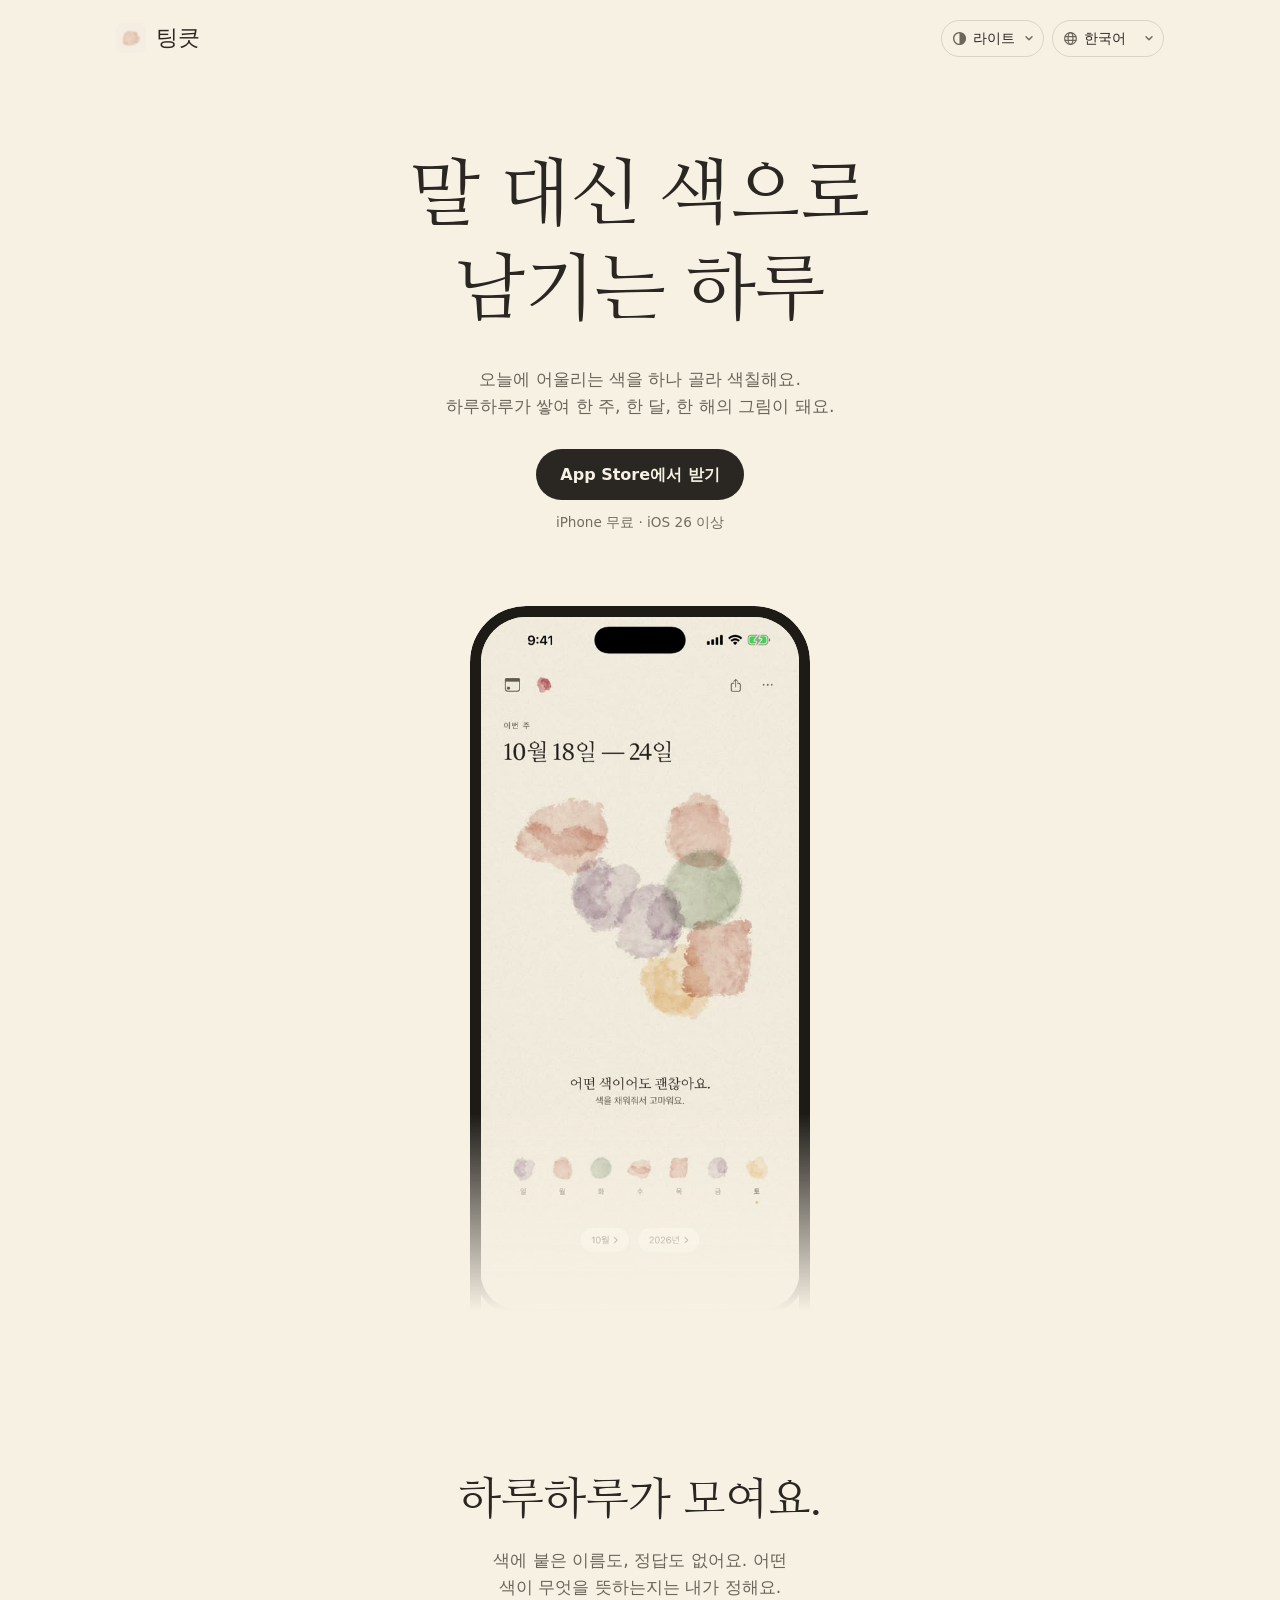
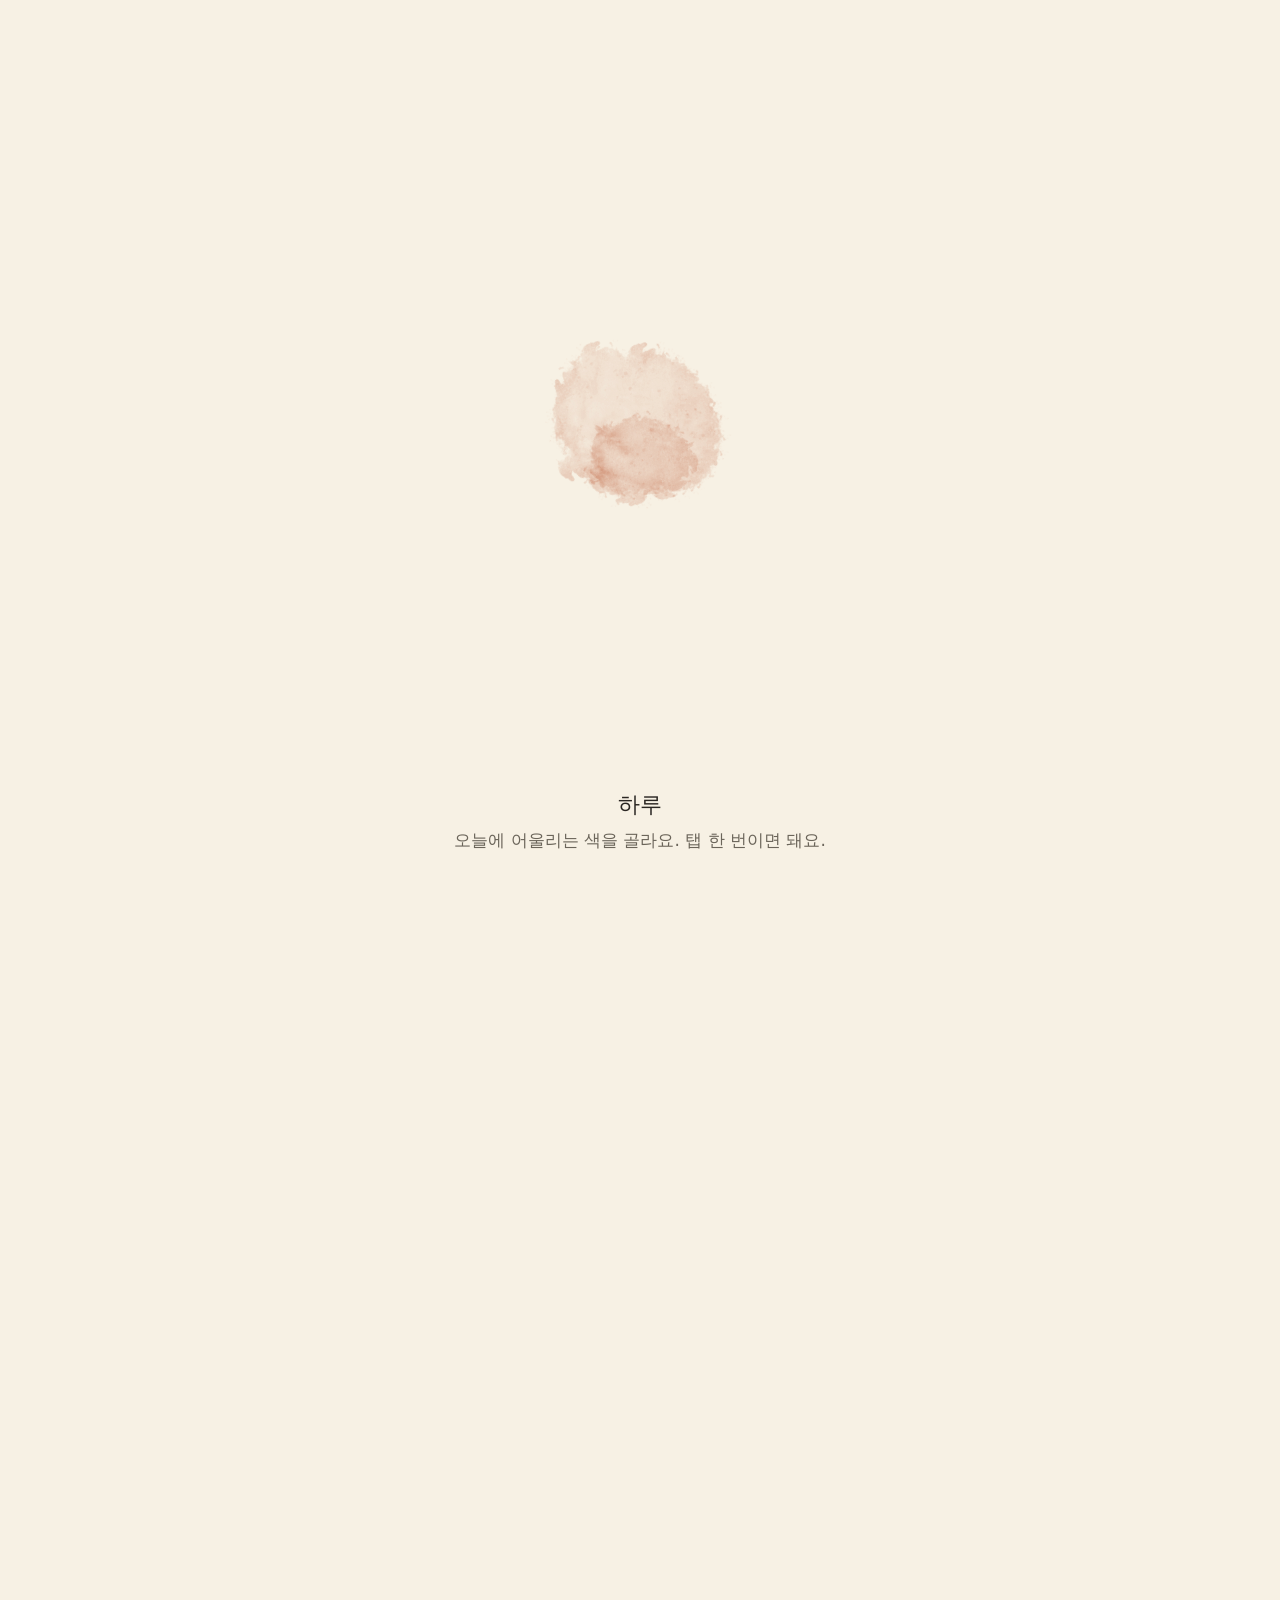
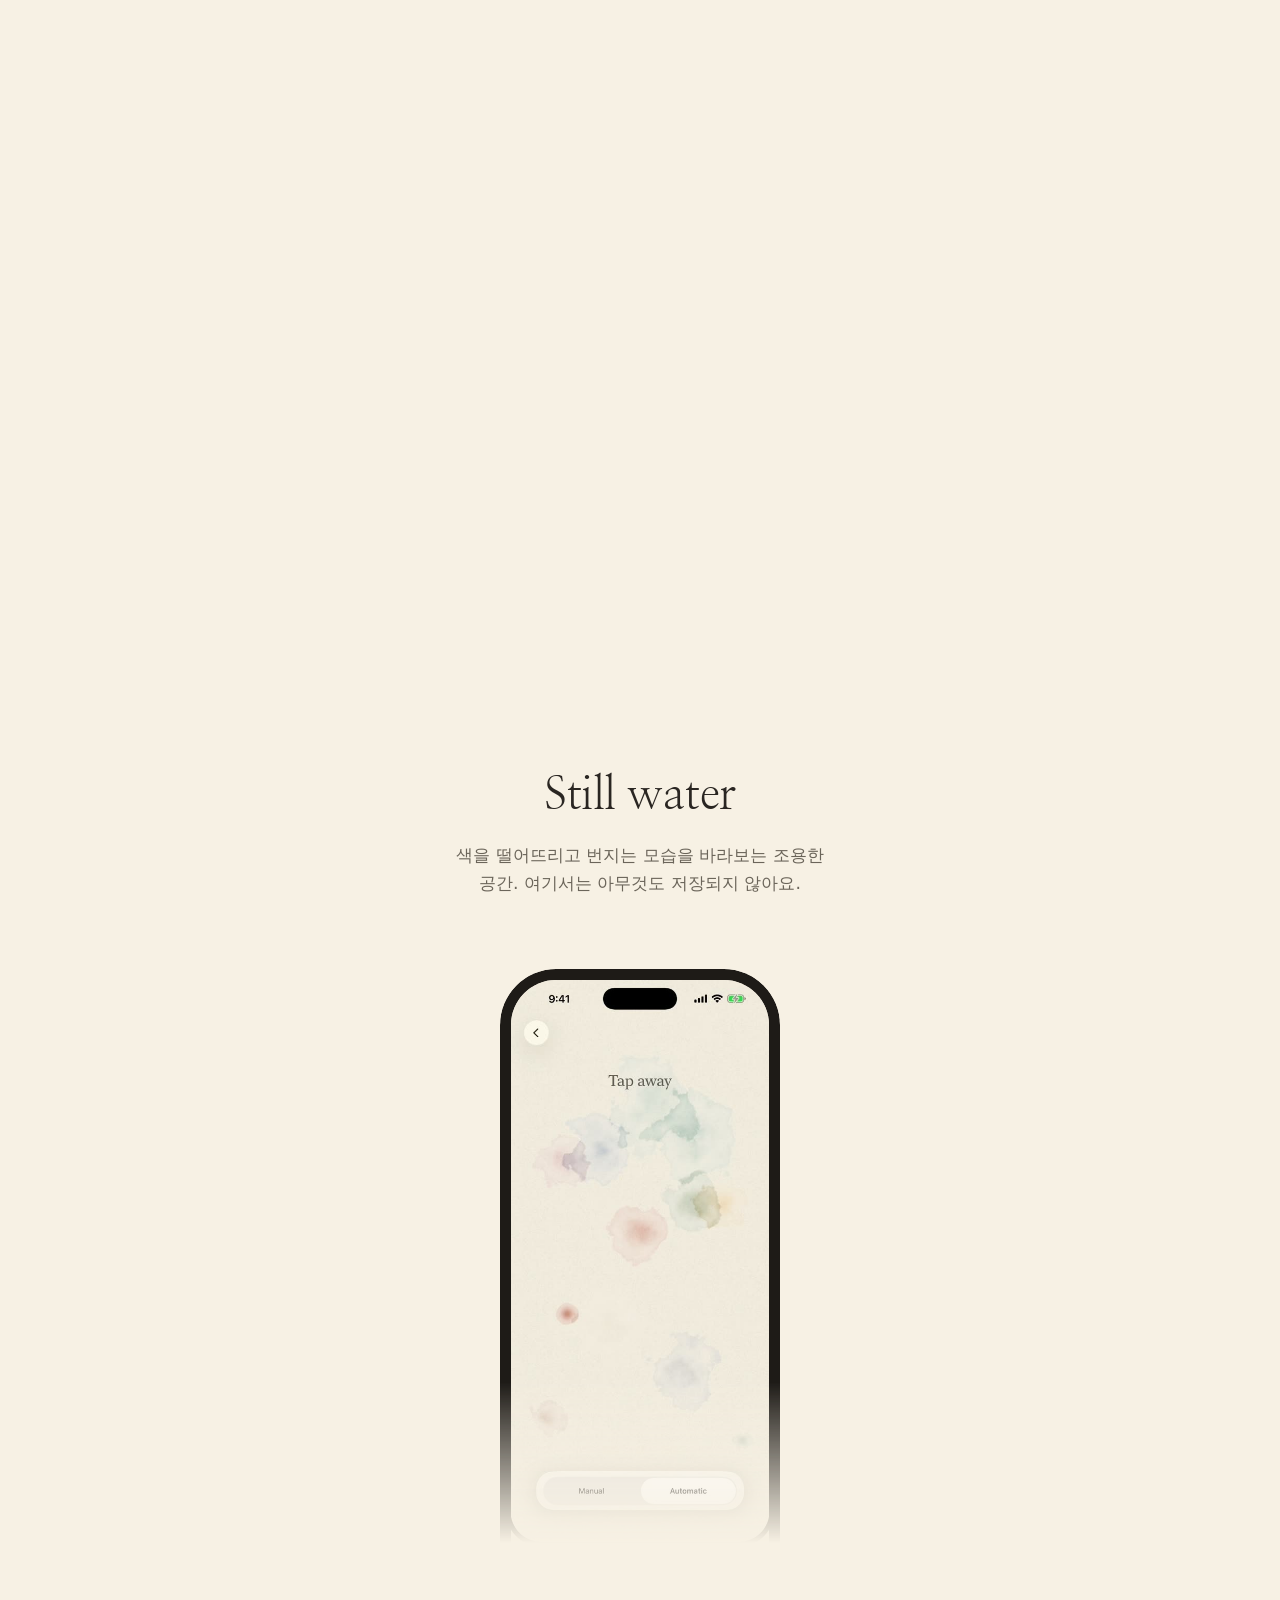
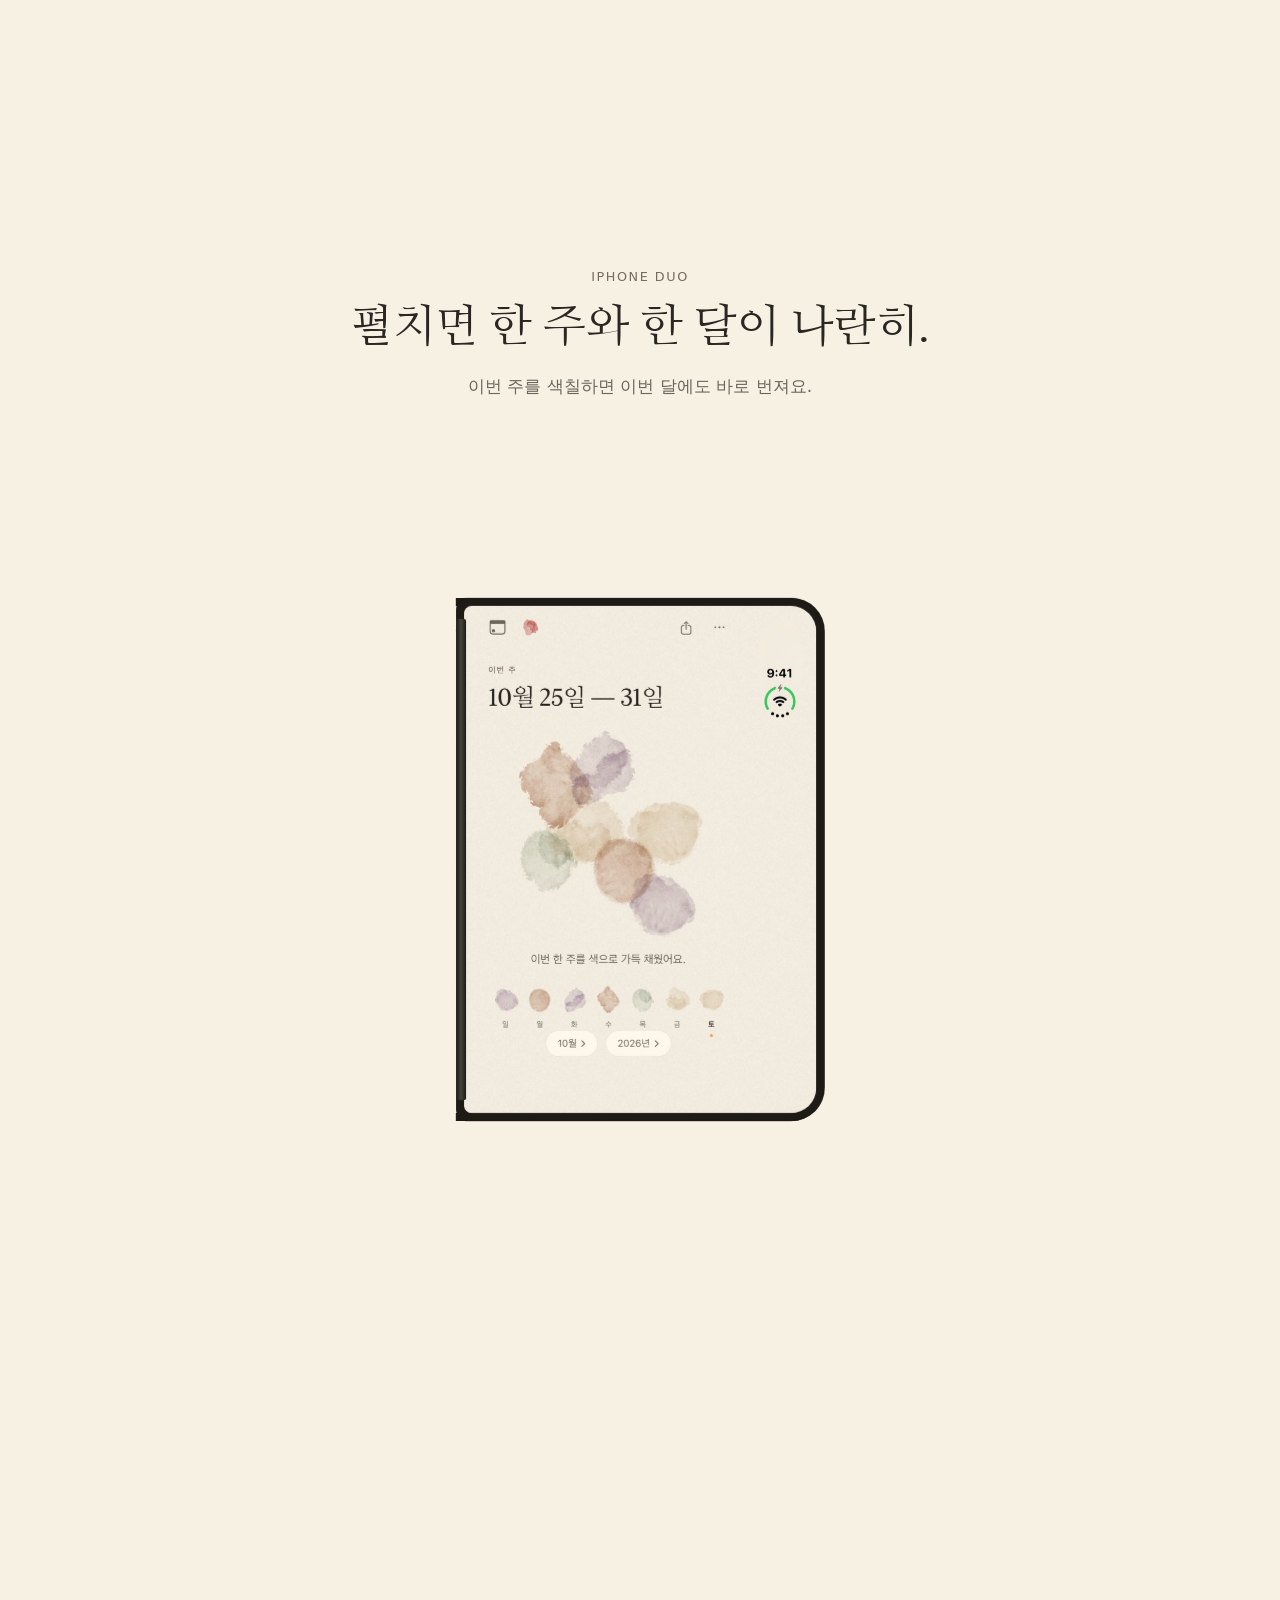
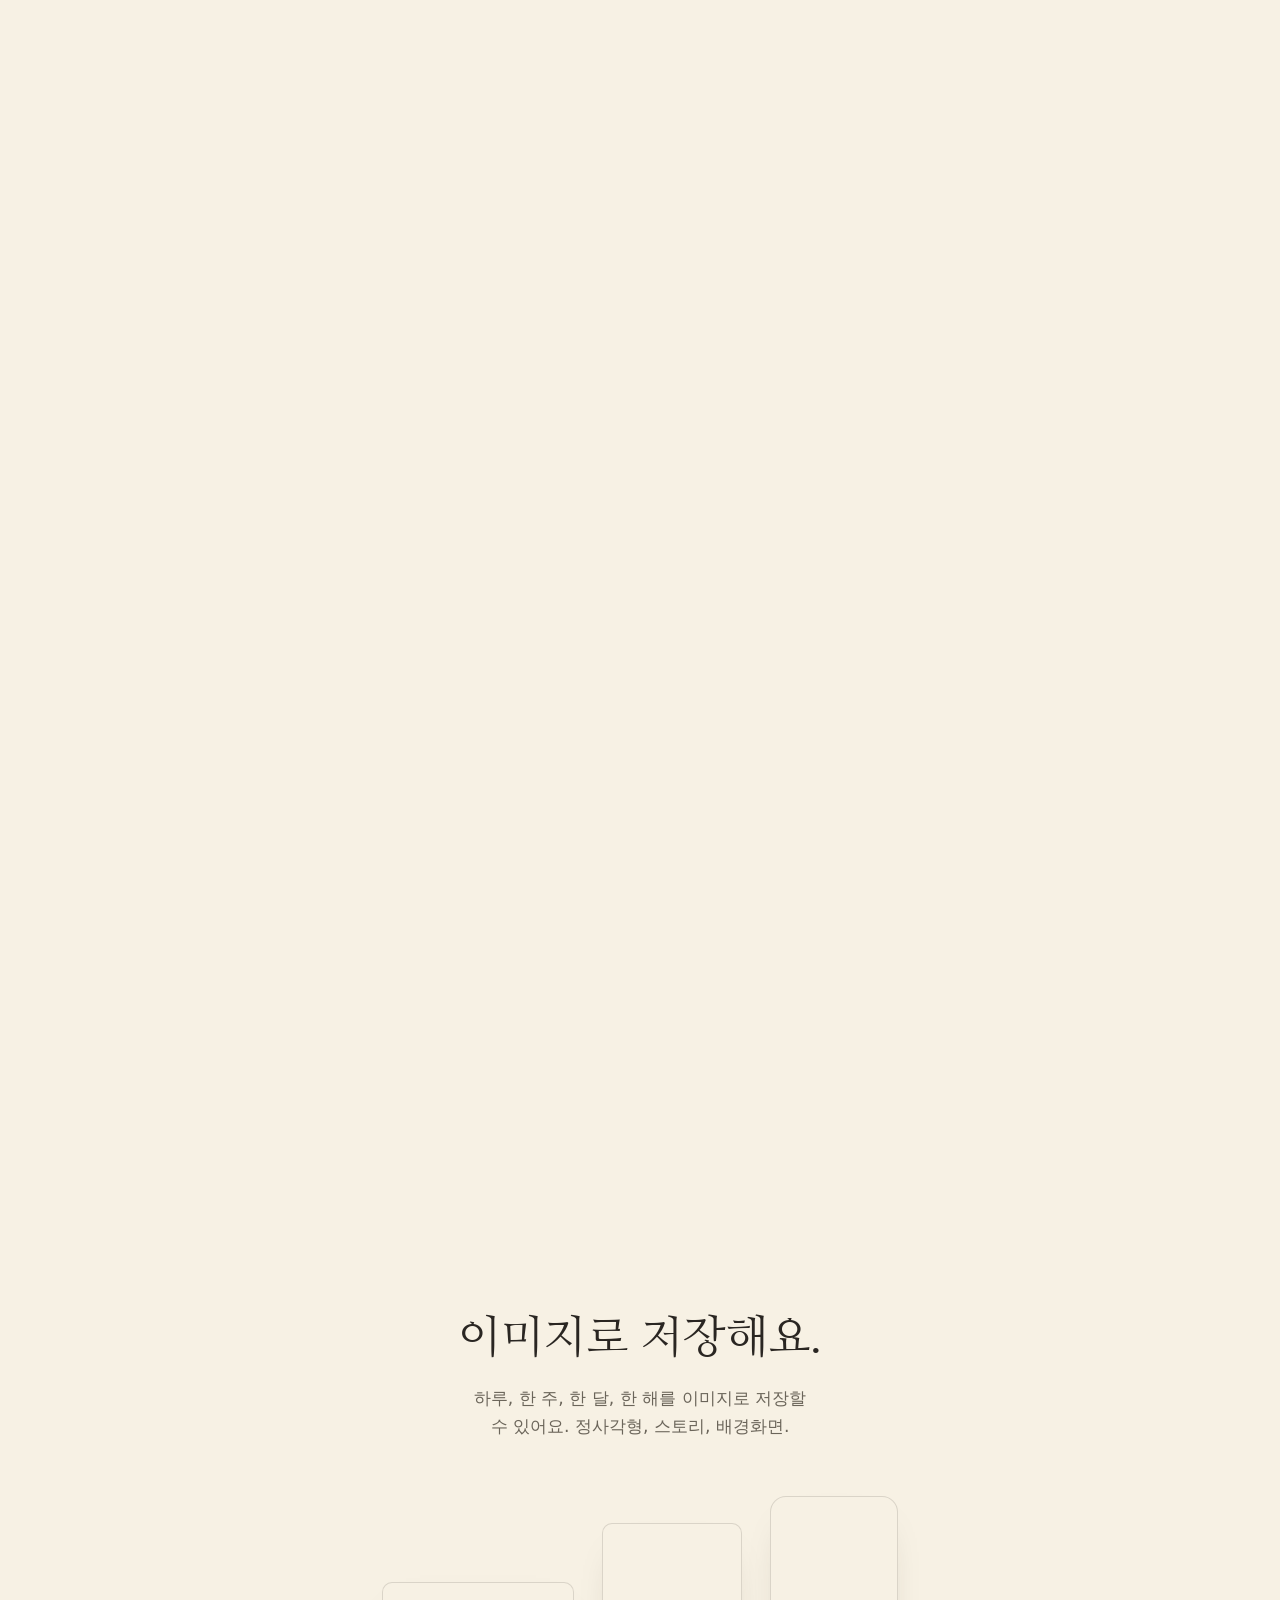
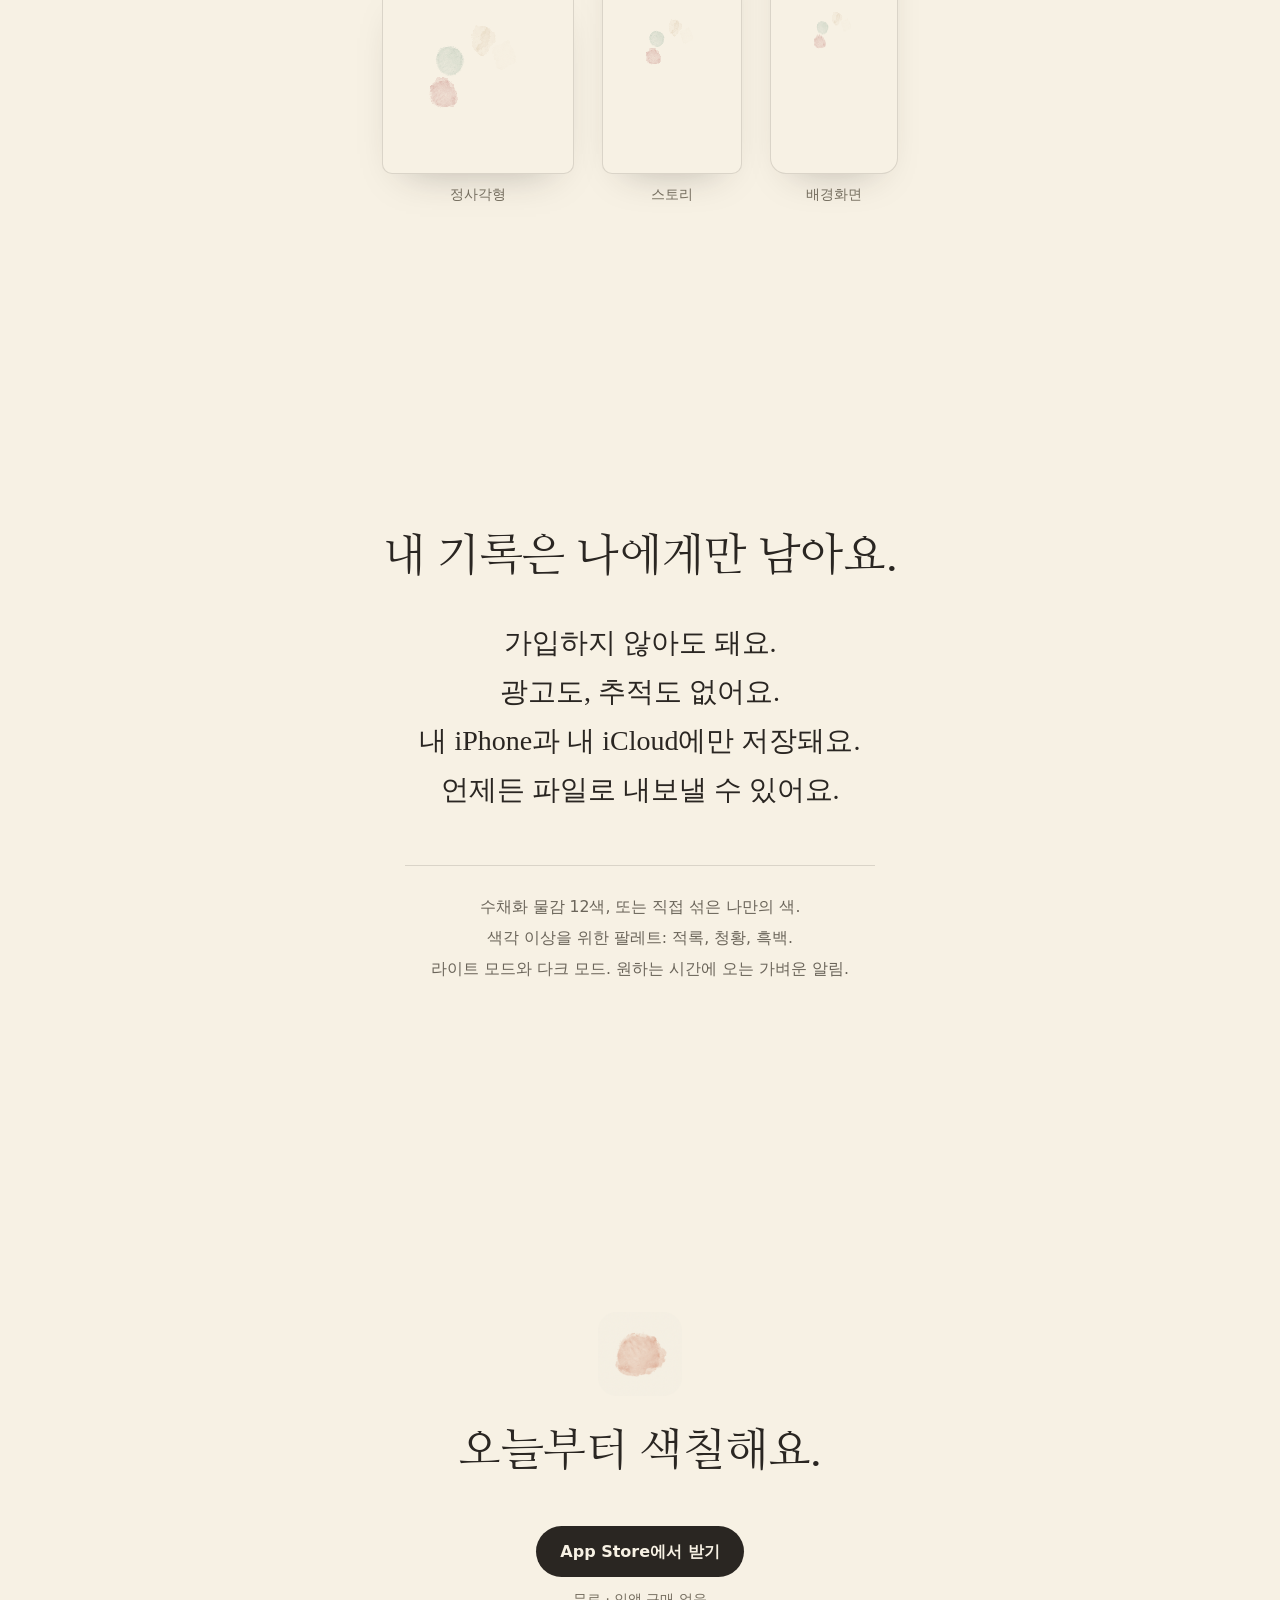
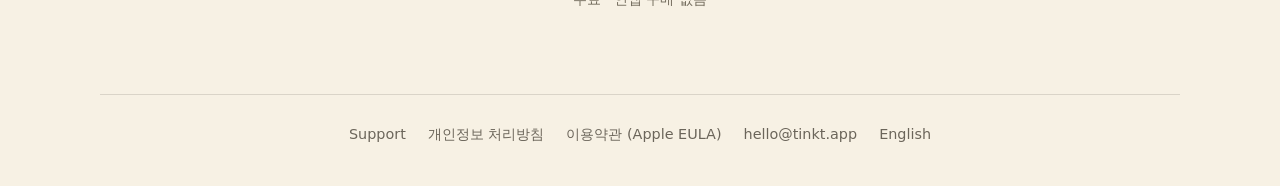
==== ko.html @ c34366da "Homepage: Tinkt in English and Korean Watercolor day-to-year scroll morph, iPhone Duo that opens as " ====
<!doctype html>
<html lang="ko">
<head>
<script>try{if(localStorage.getItem("theme")==="dark")document.documentElement.dataset.theme="dark"}catch(e){}</script>
<meta charset="utf-8">
<meta name="viewport" content="width=device-width, initial-scale=1">
<title>팅큿 Tinkt — 말 대신 색으로 남기는 하루</title>
<meta name="description" content="팅큿은 말이 필요 없는 iPhone 일기예요. 하루에 수채화 색 하나. 하루하루가 쌓여 한 주, 한 달, 한 해의 그림이 돼요. 계정도, 광고도, 추적도 없어요.">
<meta name="theme-color" content="#F7F1E4">
<meta property="og:title" content="팅큿 — 말 대신 색으로 남기는 하루">
<meta property="og:description" content="하루에 색 하나면 충분해요.">
<meta property="og:image" content="https://tinkt.app/assets/og-ko.jpg">
<meta property="og:image:width" content="1200">
<meta property="og:image:height" content="630">
<meta name="twitter:card" content="summary_large_image">
<link rel="icon" href="/apple-touch-icon.png">
<link rel="apple-touch-icon" href="/apple-touch-icon.png">
<link rel="alternate" hreflang="en" href="https://tinkt.app/">
<link rel="stylesheet" href="/style.css?v=7">
</head>
<body class="home">

<header class="top">
  <a class="mark" href="/ko"><img src="/assets/icon.png" alt="">팅큿</a>
  <nav class="pickers">
    <label class="pick"><svg class="ico" viewBox="0 0 16 16" aria-hidden="true"><circle cx="8" cy="8" r="6.25" fill="none" stroke="currentColor" stroke-width="1.5"/><path d="M8 1.75a6.25 6.25 0 0 1 0 12.5z" fill="currentColor"/></svg><select class="theme-pick" aria-label="화면 모드"><option value="light">라이트</option><option value="dark">다크</option></select><svg class="chev" viewBox="0 0 10 10" aria-hidden="true"><path d="M2 3.75 5 6.75l3-3" fill="none" stroke="currentColor" stroke-width="1.4" stroke-linecap="round" stroke-linejoin="round"/></svg></label>
    <label class="pick"><svg class="ico" viewBox="0 0 16 16" aria-hidden="true" fill="none" stroke="currentColor" stroke-width="1.3"><circle cx="8" cy="8" r="6.25"/><ellipse cx="8" cy="8" rx="2.6" ry="6.25"/><path d="M1.9 6h12.2M1.9 10h12.2"/></svg><select class="lang-pick" aria-label="언어"><option value="/" lang="en">English</option><option value="/ko" lang="ko" selected>한국어</option></select><svg class="chev" viewBox="0 0 10 10" aria-hidden="true"><path d="M2 3.75 5 6.75l3-3" fill="none" stroke="currentColor" stroke-width="1.4" stroke-linecap="round" stroke-linejoin="round"/></svg></label>
  </nav>
</header>

<main>
  <section class="hero">
    <h1>말 대신 색으로<br>남기는 하루</h1>
    <p class="lede">오늘에 어울리는 색을 하나 골라 색칠해요. 하루하루가 쌓여 한 주, 한 달, 한 해의 그림이 돼요.</p>
    <a class="get" href="https://apps.apple.com/kr/app/id6827853516">App Store에서 받기</a>
    <p class="fine">iPhone 무료 · iOS 26 이상</p>
    <div class="phone">
      <video muted loop playsinline preload="metadata" poster="/assets/tinkt-loop-ko.jpg" aria-label="iPhone 속 팅큿: 수채화로 색칠한 한 주, 한 달, 한 해">
        <source src="/assets/tinkt-loop-ko.mp4" type="video/mp4">
      </video>
    </div>
  </section>

  <section class="how">
    <h2 class="reveal">하루하루가 모여요.</h2>
    <p class="lede reveal">색에 붙은 이름도, 정답도 없어요. 어떤 색이 무엇을 뜻하는지는 내가 정해요.</p>
    <div class="morph">
      <div class="stage">
        <canvas role="img" aria-label="색칠한 하루가 한 주, 한 달, 한 해의 수채화가 돼요"></canvas>
        <div class="caps-stack">
          <div class="cap"><p class="label">하루</p><p class="note">오늘에 어울리는 색을 골라요. 탭 한 번이면 돼요.</p></div>
          <div class="cap"><p class="label">한 주</p><p class="note">일곱 날이 모여 작은 그림 한 장이 돼요.</p></div>
          <div class="cap"><p class="label">한 달</p><p class="note">달마다 다른 그림이 돼요.</p></div>
          <div class="cap"><p class="label">한 해</p><p class="note">하루씩 색칠한 열두 달이 한 장에 담겨요.</p></div>
        </div>
      </div>
    </div>
  </section>

  <section class="water">
    <h2 class="reveal">Still water</h2>
    <p class="lede reveal">색을 떨어뜨리고 번지는 모습을 바라보는 조용한 공간. 여기서는 아무것도 저장되지 않아요.</p>
    <div class="phone reveal">
      <video muted loop playsinline preload="none" poster="/assets/still-water.jpg" aria-label="종이 위에 번지는 수채화 물방울">
        <source src="/assets/still-water.mp4" type="video/mp4">
      </video>
    </div>
  </section>

  <section class="duo">
    <p class="kicker reveal">iPhone Duo</p>
    <h2 class="reveal">펼치면 한 주와 한 달이 나란히.</h2>
    <p class="lede reveal">이번 주를 색칠하면 이번 달에도 바로 번져요.</p>
    <div class="duo-scroll">
      <div class="duo-stage">
        <div class="duo-try" role="img" aria-label="스크롤하면 펼쳐지는 iPhone Duo: 접으면 이번 주, 펼치면 한 주와 한 달이 나란히"><span class="dev"><span class="rig"><span class="pl"><span class="face in"><span class="scr"><img src="/assets/duo-ko.jpg" alt="" width="1440" height="1013" loading="lazy"></span><span class="shade"></span></span><span class="face out"><span class="scr"><img src="/assets/duofold-ko.jpg" alt="" width="687" height="1000" loading="lazy"></span><span class="spine"></span><span class="shade"></span></span></span><span class="pr"><span class="face in"><span class="scr"><img src="/assets/duo-ko.jpg" alt="" width="1440" height="1013" loading="lazy"></span><span class="shade"></span></span><span class="face back"></span></span></span></span></div>
      </div>
    </div>
  </section>

  <section class="share">
    <h2 class="reveal">이미지로 저장해요.</h2>
    <p class="lede reveal">하루, 한 주, 한 달, 한 해를 이미지로 저장할 수 있어요. 정사각형, 스토리, 배경화면.</p>
    <div class="frames" aria-hidden="true">
      <div class="frame square"><canvas class="painting" data-scale="week"></canvas></div>
      <div class="frame story"><canvas class="painting" data-scale="week"></canvas></div>
      <div class="frame wall"><canvas class="painting" data-scale="week"></canvas></div>
    </div>
    <div class="caps" aria-hidden="true"><span>정사각형</span><span>스토리</span><span>배경화면</span></div>
  </section>

  <section class="privacy">
    <h2 class="reveal">내 기록은 나에게만 남아요.</h2>
    <ul class="promises reveal">
      <li>가입하지 않아도 돼요.</li>
      <li>광고도, 추적도 없어요.</li>
      <li>내 iPhone과 내 iCloud에만 저장돼요.</li>
      <li>언제든 파일로 내보낼 수 있어요.</li>
    </ul>
    <div class="extras reveal">
      <p>수채화 물감 12색, 또는 직접 섞은 나만의 색.</p>
      <p>색각 이상을 위한 팔레트: 적록, 청황, 흑백.</p>
      <p>라이트 모드와 다크 모드. 원하는 시간에 오는 가벼운 알림.</p>
    </div>
  </section>

  <section class="end">
    <img class="reveal" src="/assets/icon.png" alt="">
    <h2 class="reveal" style="margin-top:20px">오늘부터 색칠해요.</h2>
    <a class="get" href="https://apps.apple.com/kr/app/id6827853516">App Store에서 받기</a>
    <p class="fine">무료 · 인앱 구매 없음</p>
  </section>
</main>

<footer>
  <a href="/support" lang="en">Support</a>
  <a href="/privacy-ko">개인정보 처리방침</a>
  <a href="https://www.apple.com/legal/internet-services/itunes/dev/stdeula/">이용약관 (Apple EULA)</a>
  <a href="mailto:hello@tinkt.app">hello@tinkt.app</a>
  <a href="/" lang="en">English</a>
</footer>

<script src="/paint.js?v=7" defer></script>
</body>
</html>
---- style.css ----
/* Tokens = the app's Assets.xcassets (light / dark). */
:root {
  --paper: #F7F1E4;
  --ink: #2A2622;
  --soft: #6B655A;
  --faint: #746D5E;
  --vessel: #C8C1B4;
  --rule: rgba(42, 38, 34, 0.14);
  --bezel: #1E1B17;
  --ease: cubic-bezier(0.22, 1, 0.36, 1);
  --serif: "New York", ui-serif, "Iowan Old Style", Georgia, "Times New Roman", serif;
  color-scheme: light;
}

/* Dark only when the visitor picks it (toggle in the header). */
:root[data-theme="dark"] {
  --paper: #16140F;
  --ink: #EFE7D4;
  --soft: #BAB19C;
  --faint: #9A907E;
  --vessel: #3A362F;
  --rule: rgba(239, 231, 212, 0.16);
  --bezel: #3A362F;
  color-scheme: dark;
}

@font-face {
  font-family: "Nanum Myeongjo";
  src: url("assets/nanum-myeongjo-sub.woff2") format("woff2");
  font-display: swap;
}

* { box-sizing: border-box; }

body {
  margin: 0;
  background: var(--paper);
  color: var(--ink);
  font: 17px/1.6 -apple-system, BlinkMacSystemFont, "Segoe UI", system-ui, "Apple SD Gothic Neo", "Noto Sans KR", sans-serif;
  -webkit-text-size-adjust: 100%;
}

main {
  max-width: 640px;
  margin: 0 auto;
  padding: 48px 16px 64px;
}

h1, h2, h3 {
  font-family: var(--serif);
  font-weight: 500;
  line-height: 1.25;
}
:lang(ko) :is(h1, h2, h3, .label) { font-family: "Nanum Myeongjo", var(--serif); }
:lang(ko) { word-break: keep-all; }
:lang(ko) .hero h1 { line-height: 1.3; letter-spacing: 0; }

h1 { font-size: 2rem; margin: 0 0 0.25em; }
h2 { font-size: 1.35rem; margin: 2.2em 0 0.5em; padding-top: 1.2em; border-top: 1px solid var(--rule); }
h3 { font-size: 1.1rem; margin: 1.6em 0 0.4em; }

p, li { margin: 0 0 0.8em; }
ul { padding-left: 1.2em; }

a { color: inherit; text-underline-offset: 3px; }

.meta, .soft { color: var(--soft); }
.meta { font-size: 0.9rem; margin-bottom: 2em; }

code { font: 0.9em ui-monospace, SFMono-Regular, Menlo, monospace; }

table { width: 100%; border-collapse: collapse; font-size: 0.92rem; margin: 0 0 1em; }
th, td { text-align: left; vertical-align: top; padding: 8px 6px; border-bottom: 1px solid var(--rule); }
th { font-weight: 600; }
.scroll { overflow-x: auto; }

footer { margin-top: 3em; font-size: 0.9rem; color: var(--soft); }

/* ───────── Homepage ───────── */

.home main { max-width: none; padding: 0; }
.home section { padding: clamp(96px, 18vh, 180px) 16px; text-align: center; }
.home h2 { border: 0; padding: 0; margin: 0 0 0.4em; font-size: clamp(1.9rem, 6vw, 2.8rem); letter-spacing: -0.01em; }
.home .lede { max-width: 26em; margin: 0 auto; color: var(--soft); font-size: 1.08rem; text-wrap: balance; }

.top { display: flex; justify-content: space-between; align-items: center; max-width: 1080px; margin: 0 auto; padding: 20px 16px; font-size: 0.95rem; }
.top .mark { font-family: var(--serif); font-size: 1.35rem; text-decoration: none; display: flex; align-items: center; gap: 10px; }
.top .mark img { width: 30px; height: 30px; border-radius: 7px; }
/* Header pickers: native selects dressed as quiet pills. */
.pickers { display: flex; gap: 8px; }
.pick { position: relative; display: inline-flex; align-items: center; }
.pick select {
  -webkit-appearance: none; appearance: none;
  font: inherit; font-size: 0.88rem; color: var(--ink);
  background: transparent; border: 1px solid var(--rule); border-radius: 999px;
  padding: 6px 28px 6px 31px; cursor: pointer;
  transition: background-color .4s var(--ease), border-color .4s var(--ease);
}
.pick select:hover { background: color-mix(in srgb, var(--ink) 5%, transparent); border-color: color-mix(in srgb, var(--ink) 24%, transparent); }
.pick select:focus-visible { outline: 2px solid var(--ink); outline-offset: 2px; }
.pick svg { position: absolute; pointer-events: none; color: var(--soft); }
.pick .ico { left: 11px; width: 15px; height: 15px; }
.pick .chev { right: 10px; width: 10px; height: 10px; }

/* Hero */
.hero { padding-top: clamp(32px, 8vh, 88px) !important; padding-bottom: 0 !important; overflow: hidden; }
.hero h1 { font-size: clamp(2.6rem, 9vw, 4.6rem); letter-spacing: -0.02em; line-height: 1.12; margin: 0 0 0.35em; text-wrap: balance; }
.get { display: inline-flex; align-items: center; gap: 8px; margin: 28px 0 0; padding: 13px 24px; border-radius: 999px; background: var(--ink); color: var(--paper); text-decoration: none; font-weight: 600; font-size: 1rem; transition: opacity .3s var(--ease); }
.get:hover { opacity: 0.85; }
.get:focus-visible { outline: 2px solid var(--ink); outline-offset: 3px; }
.fine { margin-top: 12px; font-size: 0.85rem; color: var(--faint); }

.phone {
  position: relative;
  width: min(76vw, 340px);
  margin: clamp(48px, 8vh, 80px) auto 0;
  padding: 11px 11px 0;
  background: var(--bezel);
  border-radius: 56px 56px 0 0;
  -webkit-mask-image: linear-gradient(#000 72%, transparent);
          mask-image: linear-gradient(#000 72%, transparent);
}
.phone video, .phone img { display: block; width: 100%; height: auto; aspect-ratio: 496 / 1082; object-fit: cover; object-position: top; border-radius: 45px 45px 0 0; background: var(--paper); }

/* Paintings (drawn by paint.js) */
.painting { display: block; margin: 0 auto; width: 100%; }
.painting { mix-blend-mode: multiply; }
[data-theme="dark"] .painting { mix-blend-mode: screen; }

.how { padding-bottom: 0 !important; }
.morph { height: 420vh; margin-top: 24px; }
.stage { position: sticky; top: 0; height: 100vh; height: 100svh; display: grid; grid-template-rows: 1fr auto; padding: 24px 0 clamp(32px, 8vh, 72px); }
.stage canvas { width: 100%; height: 100%; min-height: 0; }
.caps-stack { display: grid; }
.cap { grid-area: 1 / 1; opacity: 0; }
.cap:first-child { opacity: 1; }
.cap .label { font-family: var(--serif); font-size: 1.35rem; margin: 0 0 4px; }
.cap .note { color: var(--soft); margin: 0 auto; max-width: 22em; }

/* Still water */
.water .phone { width: min(64vw, 280px); }

/* iPhone Duo */
.kicker { margin: 0 0 12px; font-size: 0.8rem; letter-spacing: 0.12em; text-transform: uppercase; color: var(--faint); }

/* Share */
.frames { display: flex; justify-content: center; align-items: flex-end; gap: clamp(10px, 3vw, 28px); margin: 56px auto 0; max-width: 640px; }
.frame { background: var(--paper); border: 1px solid var(--rule); border-radius: 10px; box-shadow: 0 18px 40px -24px rgba(42, 38, 34, 0.35); display: grid; place-items: center; padding: 6%; overflow: hidden; }
.frame canvas { width: 100%; }
.frame.square { width: 30%; aspect-ratio: 1; }
.frame.story { width: 22%; aspect-ratio: 9 / 16; }
.frame.wall { width: 20%; aspect-ratio: 9 / 19.5; border-radius: 16px; }
.caps { display: flex; justify-content: center; gap: clamp(10px, 3vw, 28px); max-width: 640px; margin: 10px auto 0; color: var(--faint); font-size: 0.85rem; }
.caps span { width: 30%; } .caps span:nth-child(2) { width: 22%; } .caps span:nth-child(3) { width: 20%; }

/* Privacy */
.promises { list-style: none; padding: 0; margin: 40px auto 0; max-width: 30em; }
.promises li { font-family: var(--serif); font-size: clamp(1.35rem, 4.4vw, 1.75rem); line-height: 1.3; margin: 0 0 0.45em; }
.extras { max-width: 30em; margin: 56px auto 0; padding-top: 28px; border-top: 1px solid var(--rule); color: var(--soft); font-size: 0.98rem; }
.extras p { margin: 0 0 0.4em; }

.end { padding-bottom: 72px !important; }
.end img { width: 84px; height: 84px; border-radius: 19px; }

.home footer { max-width: 1080px; margin: 0 auto; padding: 28px 16px 40px; border-top: 1px solid var(--rule); display: flex; flex-wrap: wrap; gap: 8px 22px; justify-content: center; }
.home footer a { text-decoration: none; }
.home footer a:hover { text-decoration: underline; }

/* Reveal: a slow wash in. */
.reveal { opacity: 0; transform: translateY(14px); transition: opacity 1.6s var(--ease), transform 1.6s var(--ease); }
.reveal.in { opacity: 1; transform: none; }
@media (prefers-reduced-motion: reduce) {
  .reveal { opacity: 1; transform: none; transition: none; }
}

/* Official App Store badge: black on light, white on dark. */
.badge { display: inline-block; margin: 28px 0 0; border-radius: 9px; line-height: 0; }
.badge img { height: 48px; width: auto; }
.badge .wht, [data-theme="dark"] .badge .blk { display: none; }
[data-theme="dark"] .badge .wht { display: inline; }
.badge:focus-visible { outline: 2px solid var(--ink); outline-offset: 3px; }

/* iPhone Duo you can fold, modelled on Apple's own Duo page: the LEFT half is hinged on its right edge
   and folds over the right half. Its back carries the outer display, so closed you see the outer
   screen with the hinge on the left. paint.js springs the hinge angle and tilts the device as it swings. */
.duo { padding-bottom: 0 !important; }
.duo-scroll { height: 260vh; margin-top: 8px; }
.duo-stage { position: sticky; top: 0; height: 100vh; height: 100svh; display: grid; place-items: center; }
.duo-try { --sh: min(calc(min(100vw - 48px, 740px) / 1.46), 62svh); --bz: max(4px, calc(var(--sh) * 0.016)); --r: calc(var(--sh) * 0.05);
  --R: calc(var(--r) + var(--bz)); --P: calc(var(--sh) * 0.71075 + var(--bz)); --H: calc(var(--sh) + 2 * var(--bz)); }
.duo-try .dev { display: block; width: calc(2 * var(--P)); height: var(--H); perspective: calc(var(--sh) * 5); perspective-origin: 50% 45%; }
.duo-try .rig { position: relative; display: block; width: 100%; height: 100%; transform-style: preserve-3d; transform: translateX(-25%); will-change: transform; }
.duo-try .pl, .duo-try .pr { position: absolute; top: 0; display: block; width: var(--P); height: var(--H); transform-style: preserve-3d; }
.duo-try .pl { left: 0; transform-origin: 100% 50%; transform: rotateY(180deg) translateZ(-1.5px); }
.duo-try .pr { left: var(--P); }
.duo-try .face { position: absolute; inset: 0; display: block; background: var(--bezel); -webkit-backface-visibility: hidden; backface-visibility: hidden; }
.duo-try .pl .in { padding: var(--bz) 0 var(--bz) var(--bz); border-radius: var(--R) 0 0 var(--R); }
.duo-try .pr .in { padding: var(--bz) var(--bz) var(--bz) 0; border-radius: 0 var(--R) var(--R) 0; }
.duo-try .out, .duo-try .back { transform: rotateY(180deg); }
.duo-try .out { padding: var(--bz); border-radius: calc(var(--R) * .35) var(--R) var(--R) calc(var(--R) * .35); }
.duo-try .back { border-radius: var(--R) calc(var(--R) * .35) calc(var(--R) * .35) var(--R); }
.duo-try .scr { position: relative; display: block; width: 100%; height: 100%; overflow: hidden; background: var(--paper); }
.duo-try .pl .in .scr { border-radius: var(--r) 0 0 var(--r); }
.duo-try .pr .in .scr { border-radius: 0 var(--r) var(--r) 0; }
.duo-try .out .scr { border-radius: calc(var(--r) * .3) var(--r) var(--r) calc(var(--r) * .3); }
.duo-try .in img { position: absolute; top: 0; height: 100%; width: 200%; max-width: none; }
.duo-try .pl .in img { left: 0; }
.duo-try .pr .in img { right: 0; }
.duo-try .out img { display: block; width: 100%; height: 100%; object-fit: cover; }
.duo-try .spine { position: absolute; left: 0; top: 4%; bottom: 4%; width: calc(var(--bz) * 1.2); border-radius: 2px;
  background: linear-gradient(90deg, var(--bezel), color-mix(in srgb, var(--bezel), #fff 18%), var(--bezel)); }
.duo-try .shade { position: absolute; inset: 0; border-radius: inherit; background: #000; opacity: 0; pointer-events: none; }
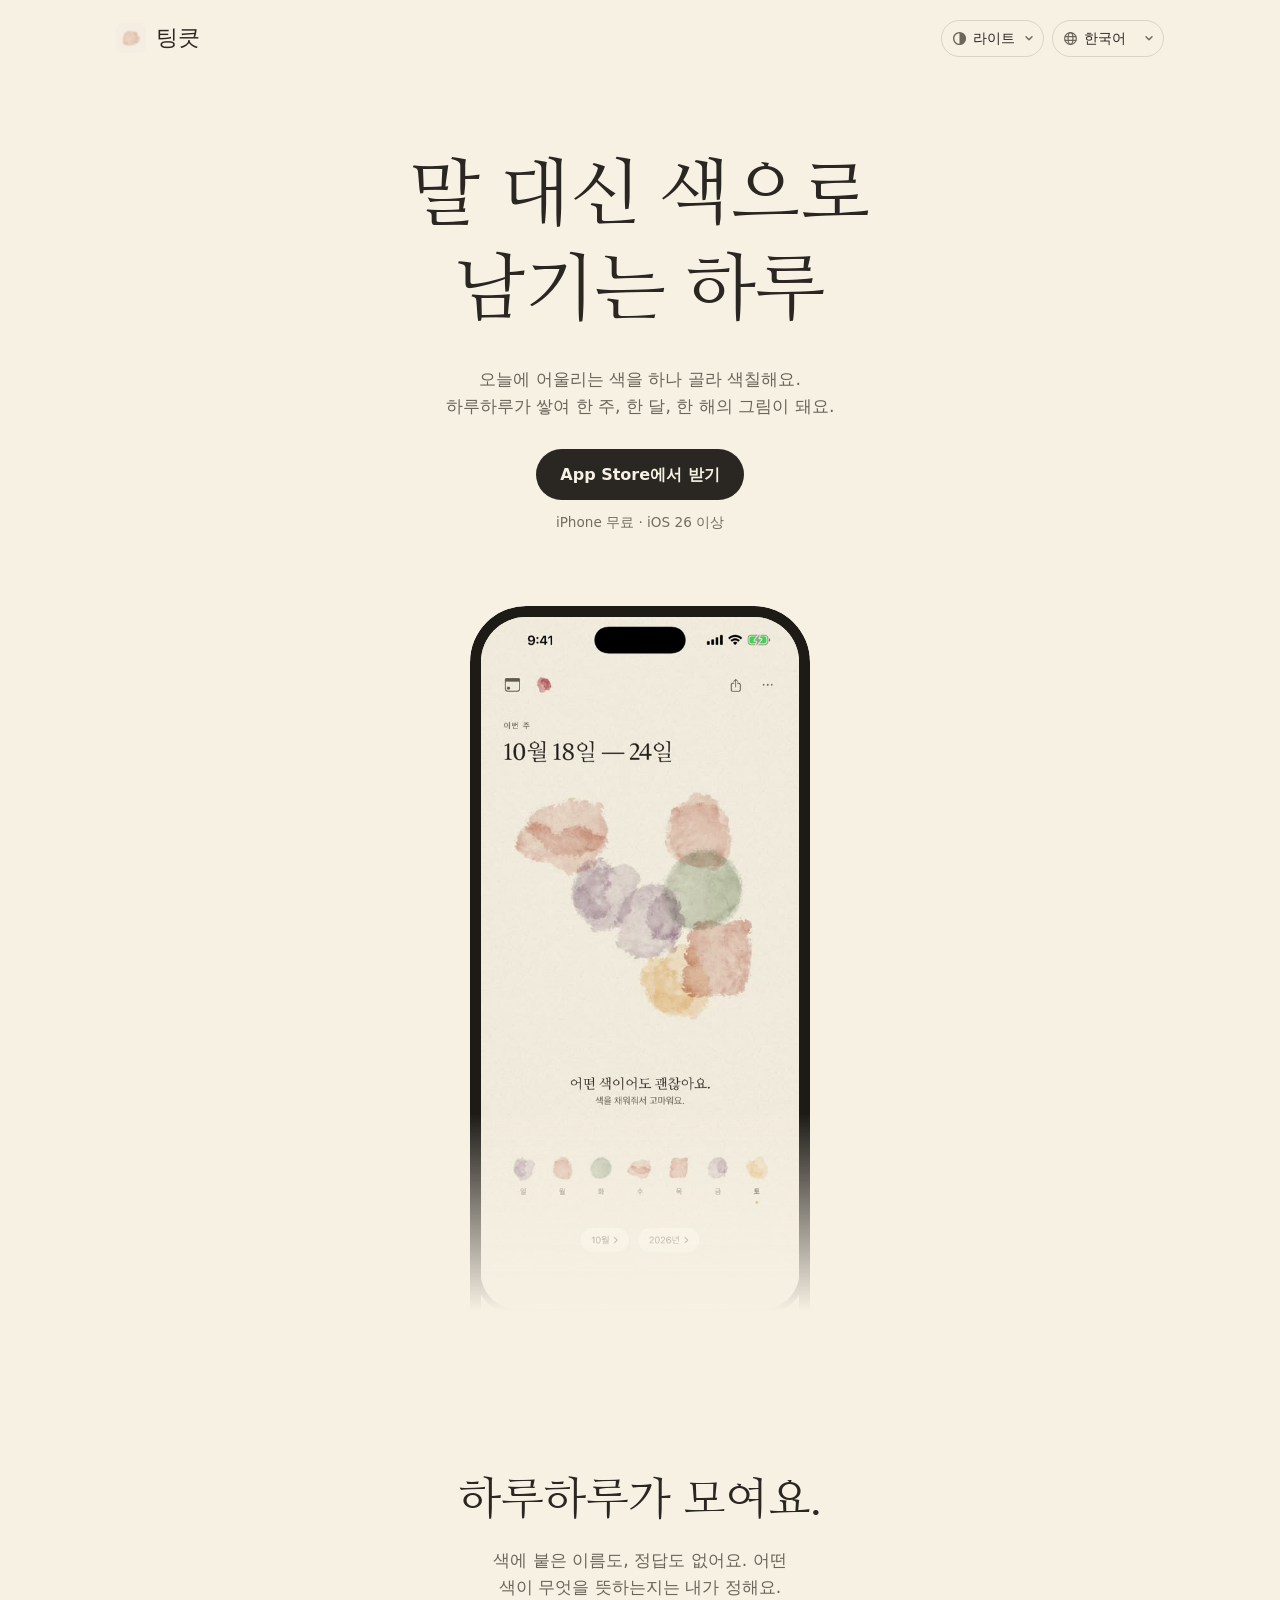
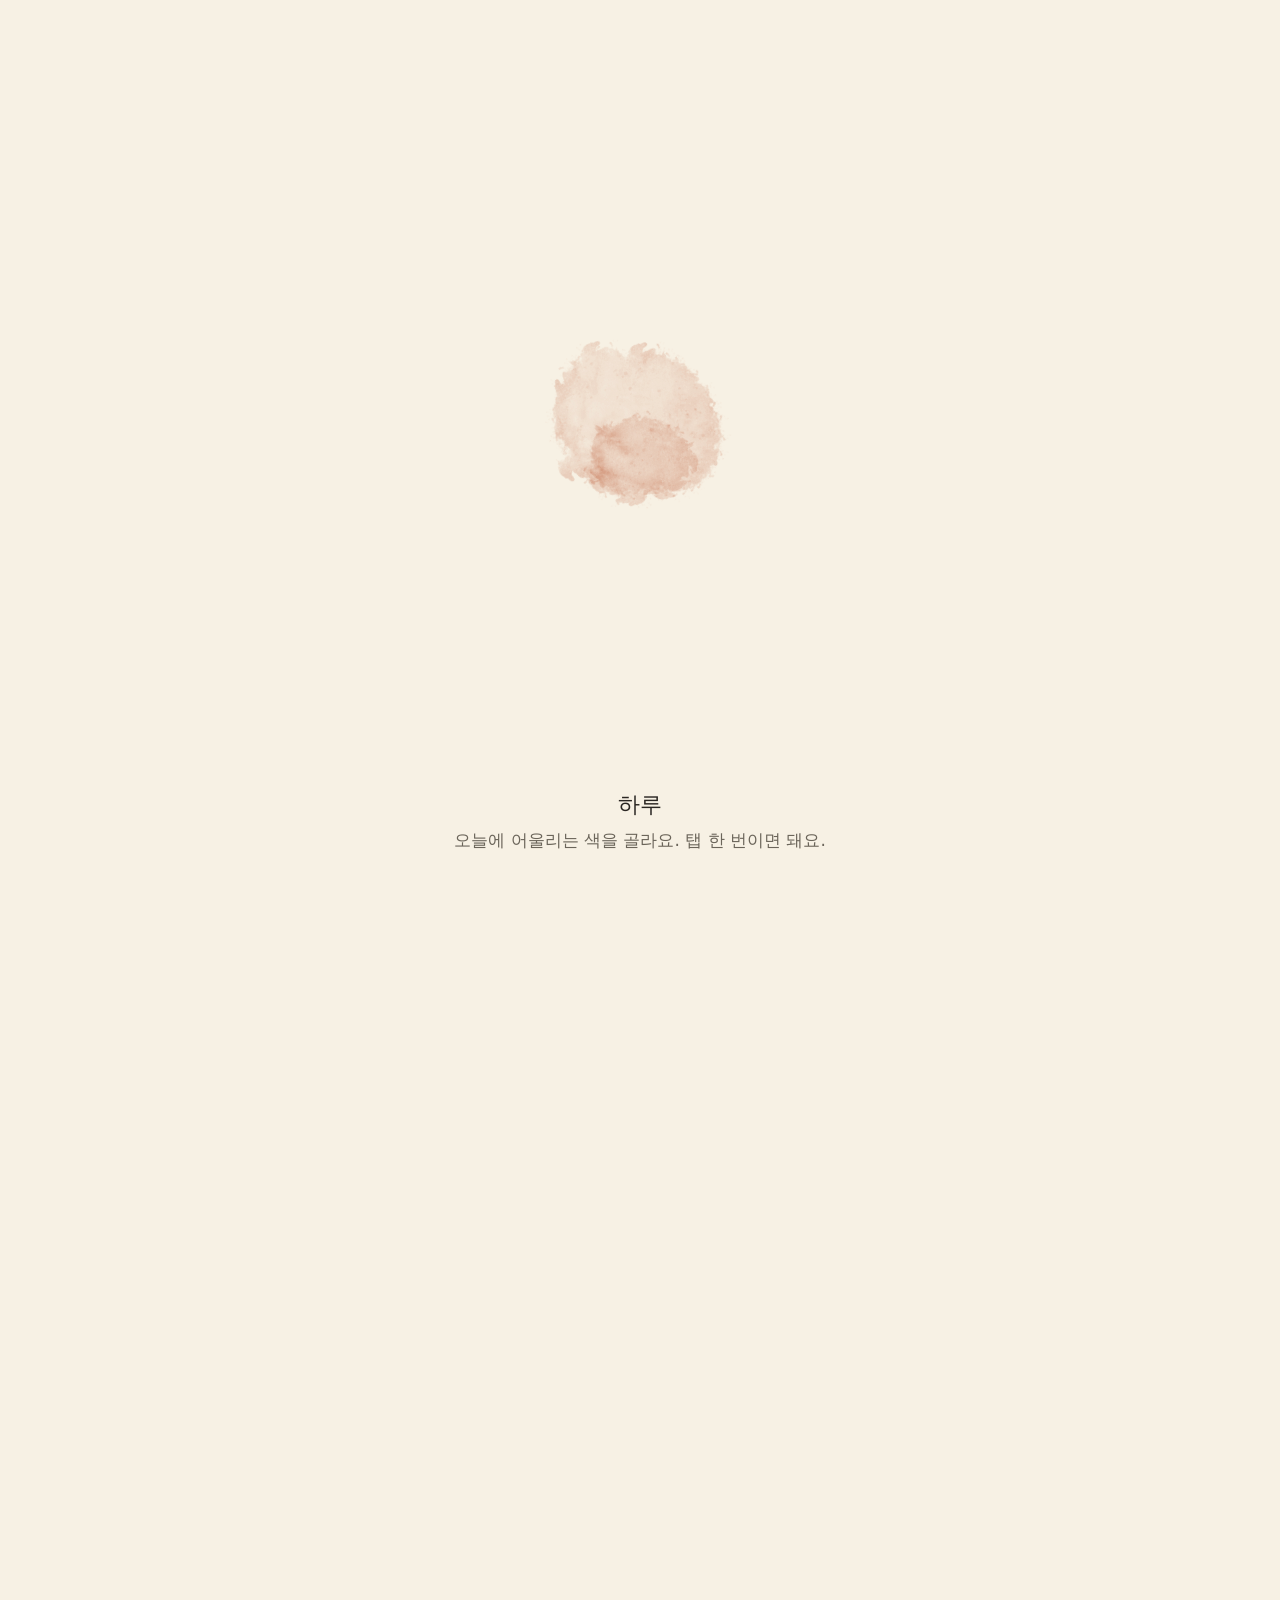
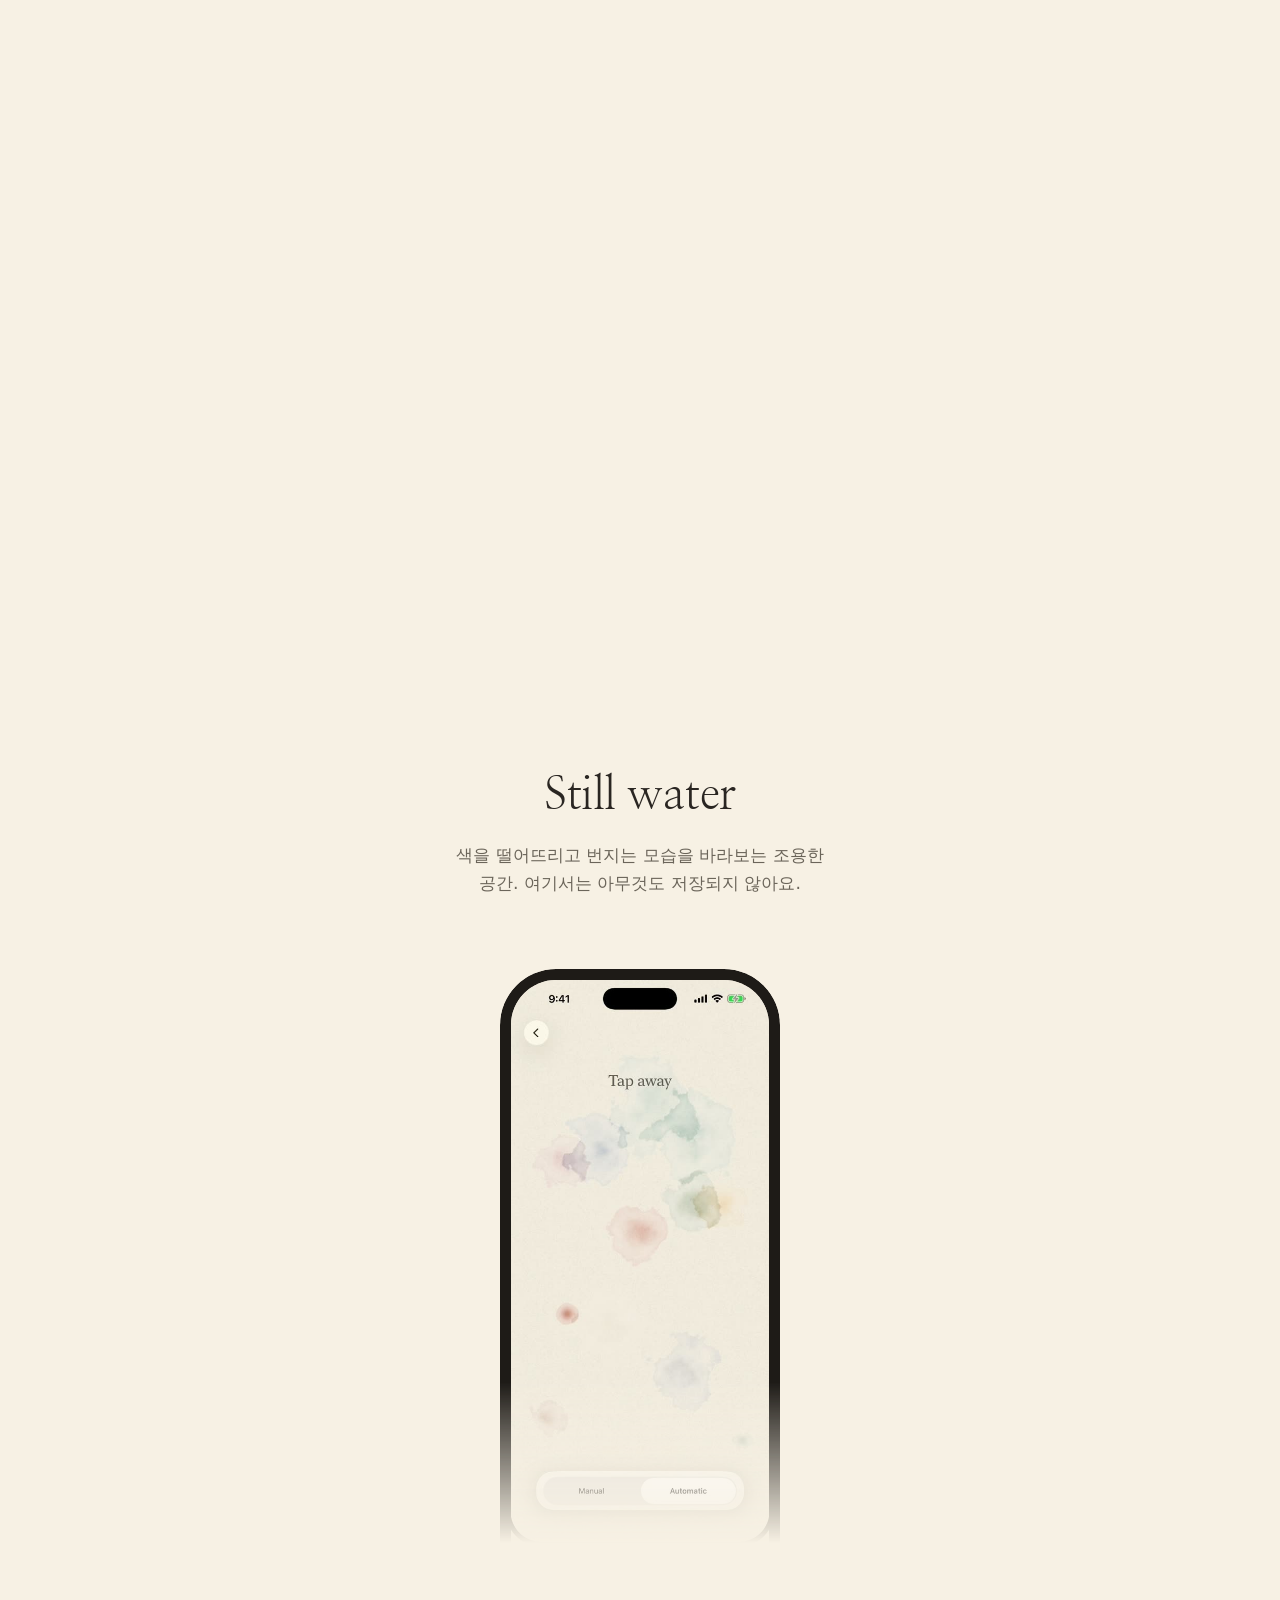
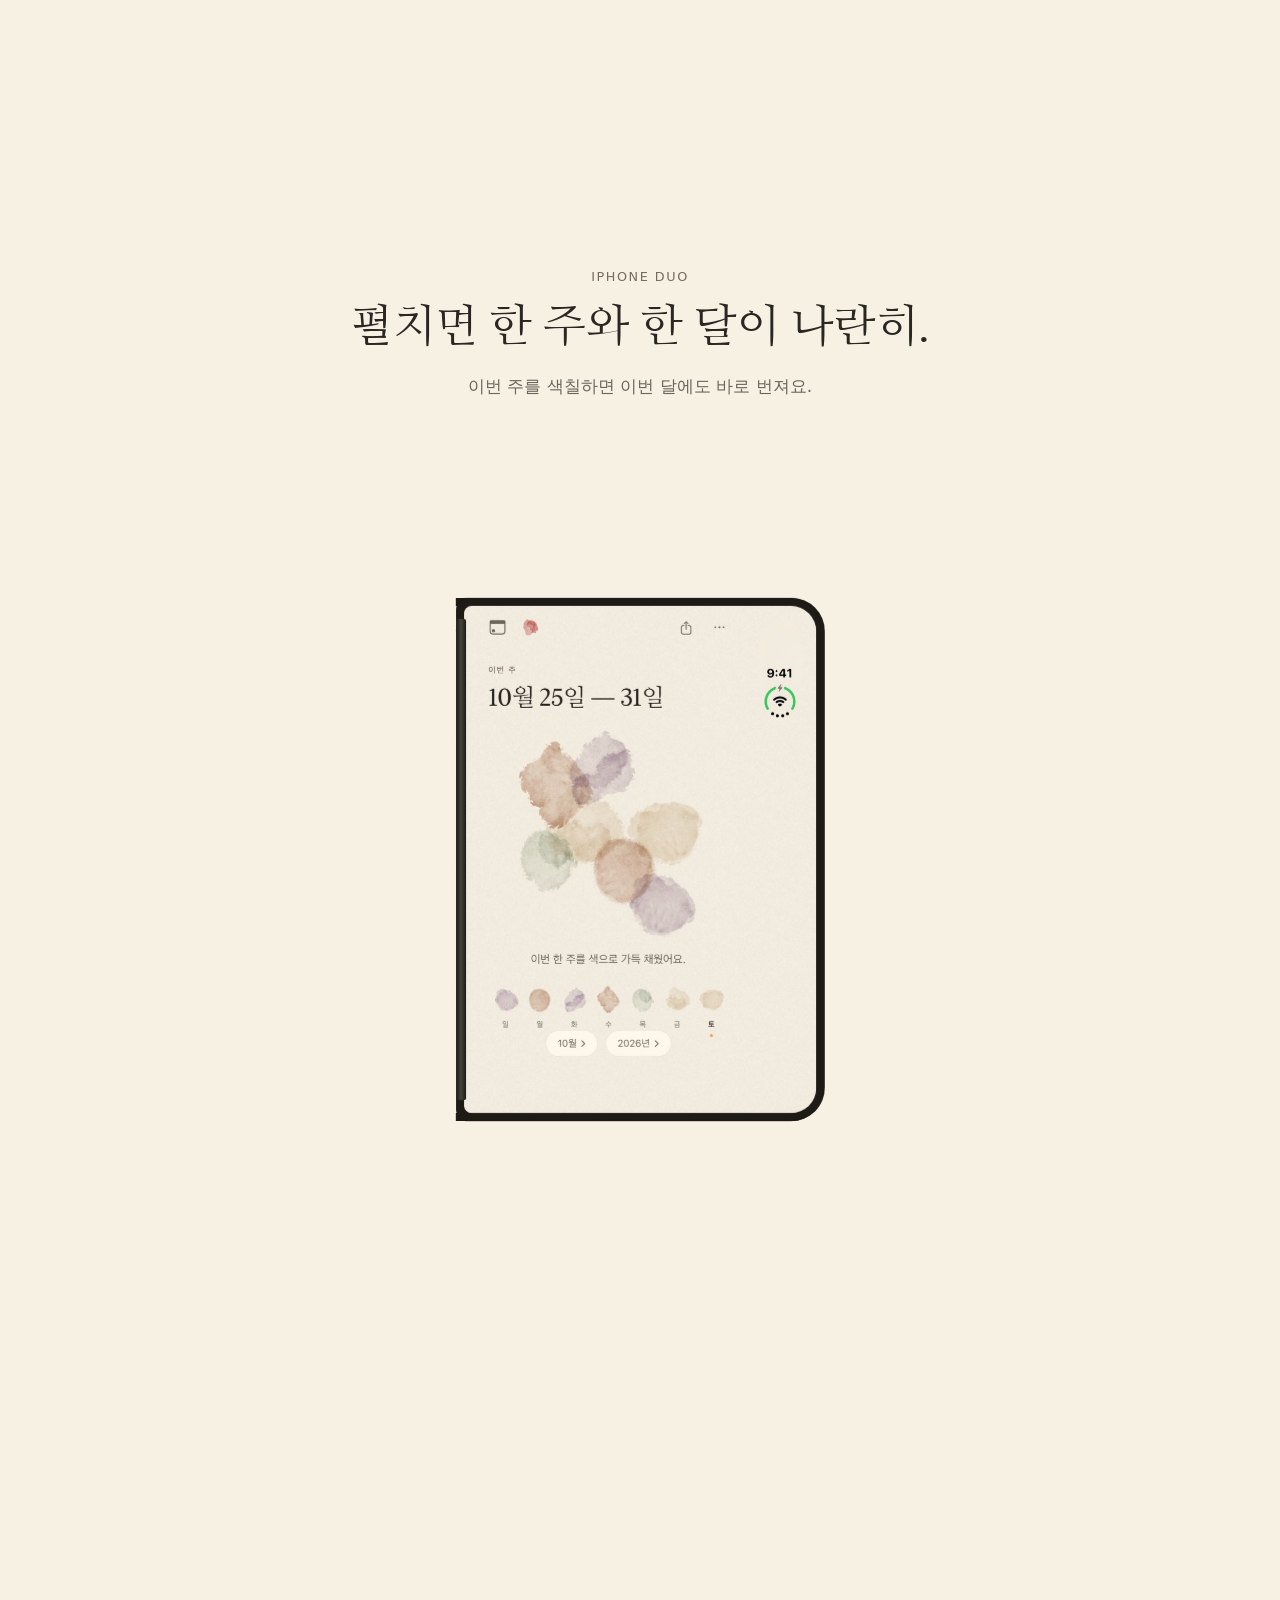
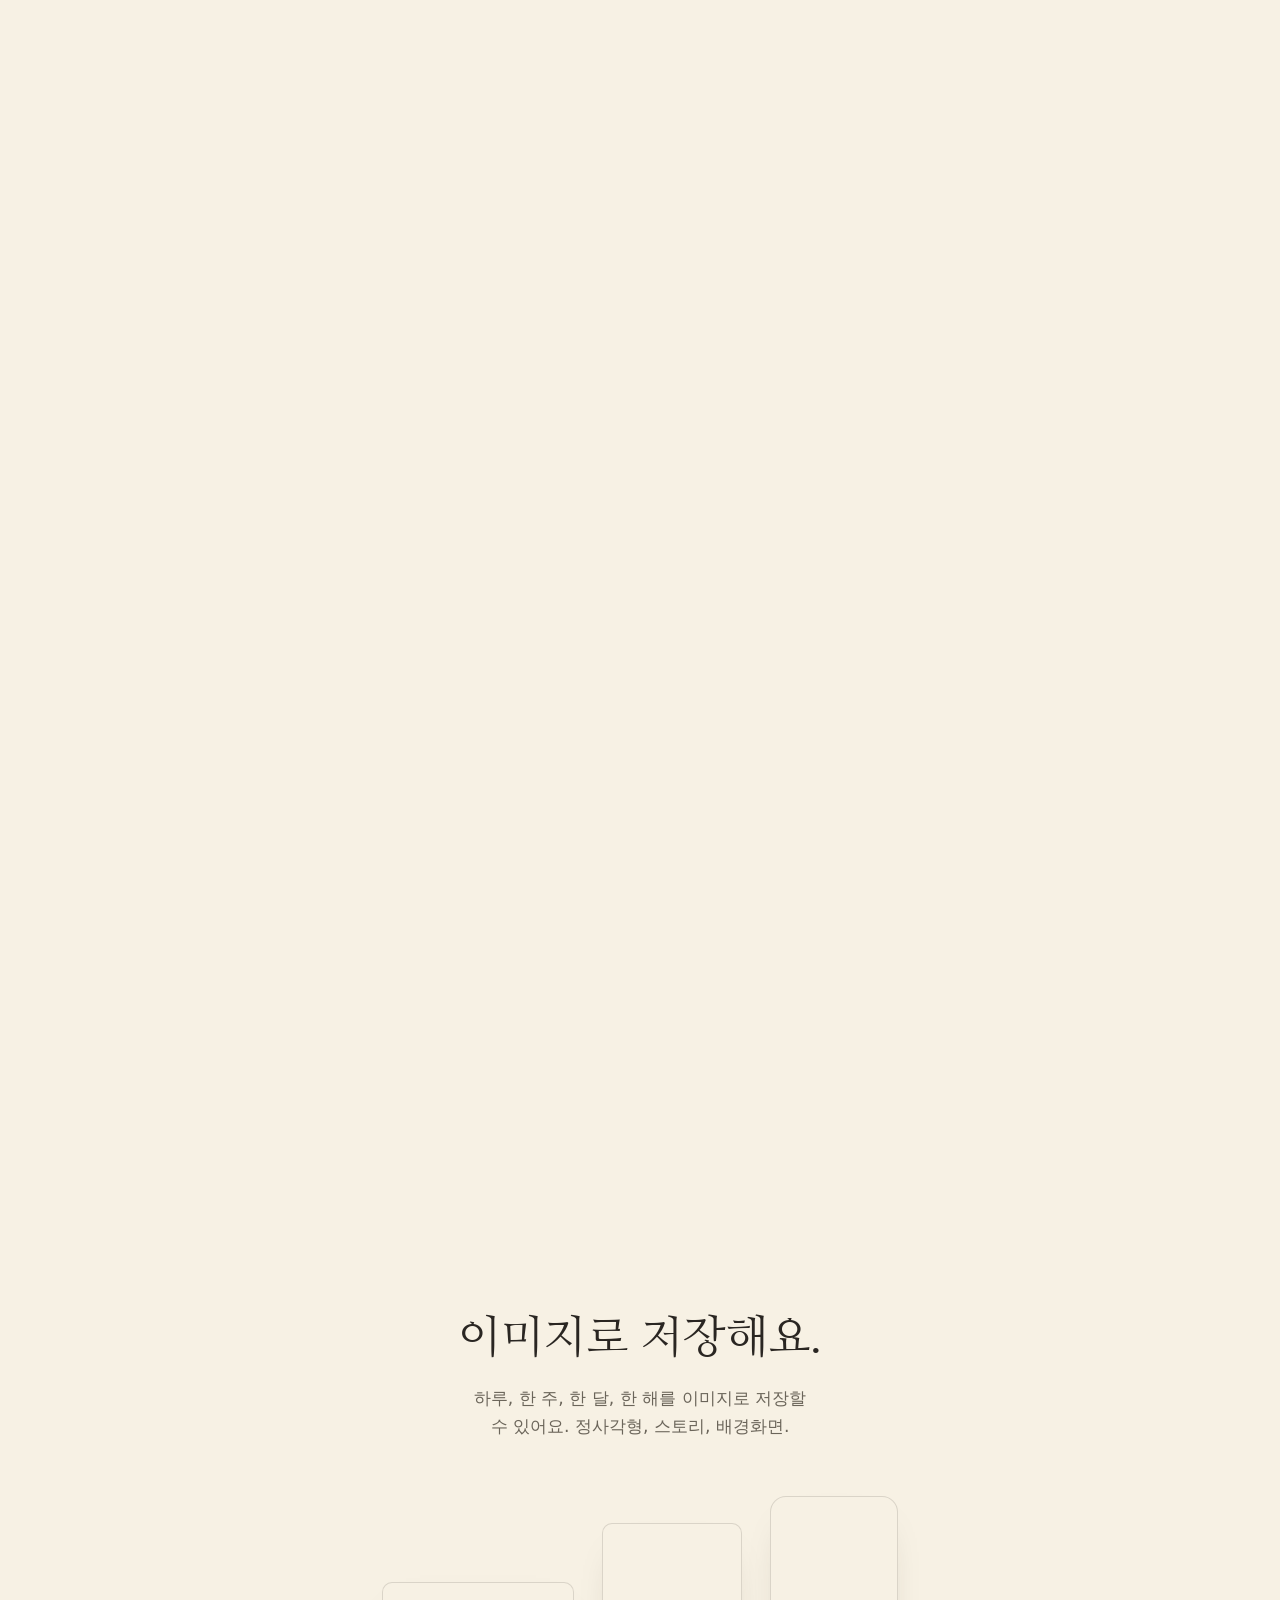
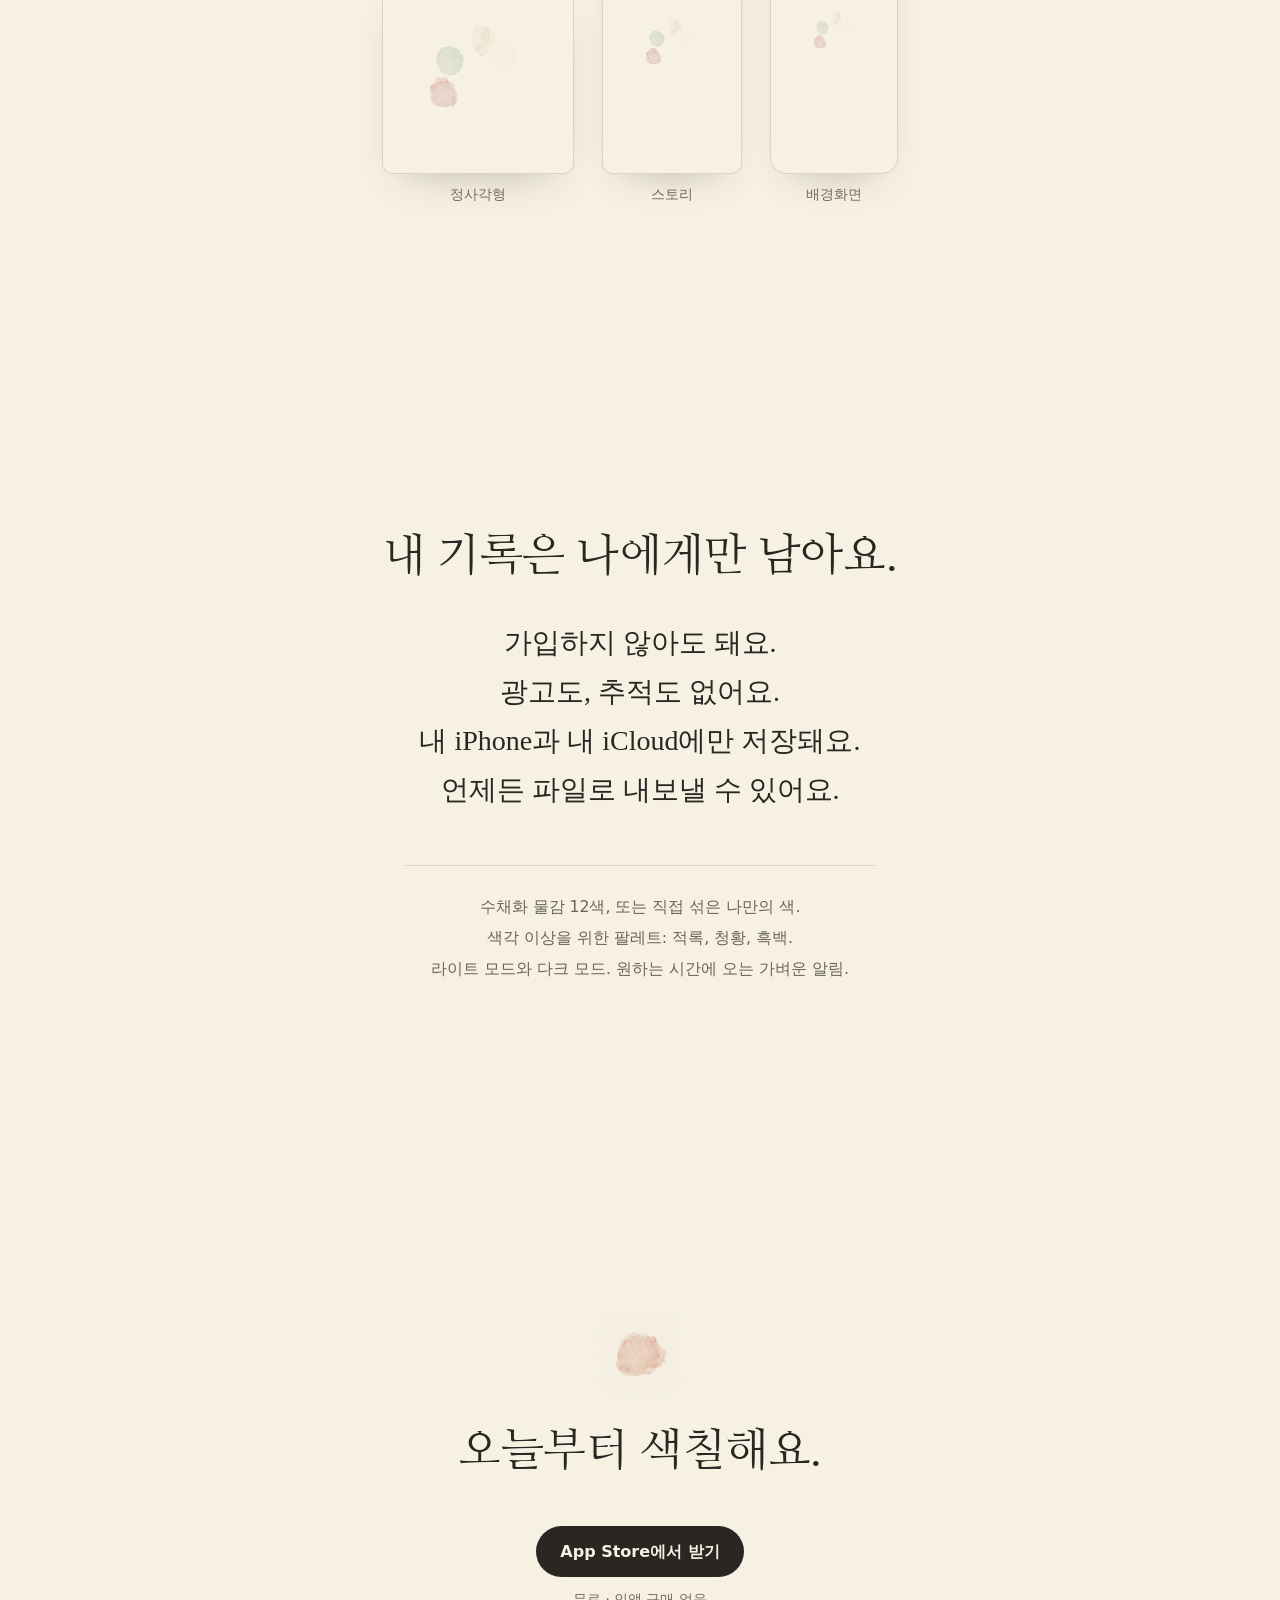
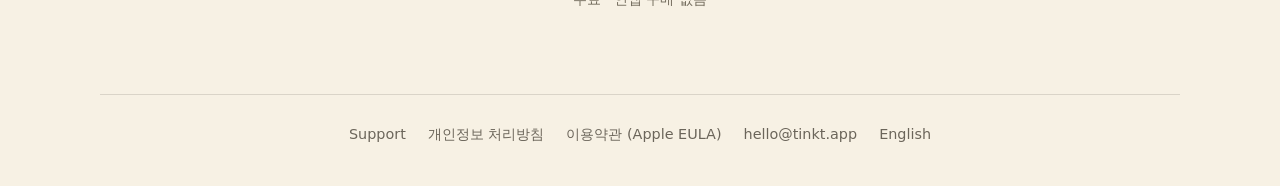
==== commit 77be25a5: "App Store 버튼: 11월 27일 출시 전까지 출시일 안내 팝업 표시 Co-Authored-By: Claude Opus 5.5 <noreply@anthropic.com>" ====
--- a/ko.html
+++ b/ko.html
@@ -16,7 +16,7 @@
 <link rel="icon" href="/apple-touch-icon.png">
 <link rel="apple-touch-icon" href="/apple-touch-icon.png">
 <link rel="alternate" hreflang="en" href="https://tinkt.app/">
-<link rel="stylesheet" href="/style.css?v=7">
+<link rel="stylesheet" href="/style.css?v=8">
 </head>
 <body class="home">
 
@@ -120,6 +120,6 @@
   <a href="/" lang="en">English</a>
 </footer>
 
-<script src="/paint.js?v=7" defer></script>
+<script src="/paint.js?v=8" defer></script>
 </body>
 </html>
--- a/style.css
+++ b/style.css
@@ -210,3 +210,7 @@
 .duo-try .spine { position: absolute; left: 0; top: 4%; bottom: 4%; width: calc(var(--bz) * 1.2); border-radius: 2px;
   background: linear-gradient(90deg, var(--bezel), color-mix(in srgb, var(--bezel), #fff 18%), var(--bezel)); }
 .duo-try .shade { position: absolute; inset: 0; border-radius: inherit; background: #000; opacity: 0; pointer-events: none; }
+/* "Coming Nov 27" bubble above a store link, until release day (paint.js). */
+.soon { position: fixed; z-index: 20; transform: translate(-50%, calc(-100% - 10px)) scale(.96); transform-origin: 50% 100%; padding: 8px 14px; border-radius: 999px; background: var(--ink); color: var(--paper); font-size: .88rem; font-weight: 600; white-space: nowrap; pointer-events: none; opacity: 0; transition: opacity .2s var(--ease), transform .2s var(--ease); }
+.soon.on { opacity: 1; transform: translate(-50%, calc(-100% - 10px)); }
+@media (prefers-reduced-motion: reduce) { .soon { transition: opacity .2s; transform: translate(-50%, calc(-100% - 10px)); } }
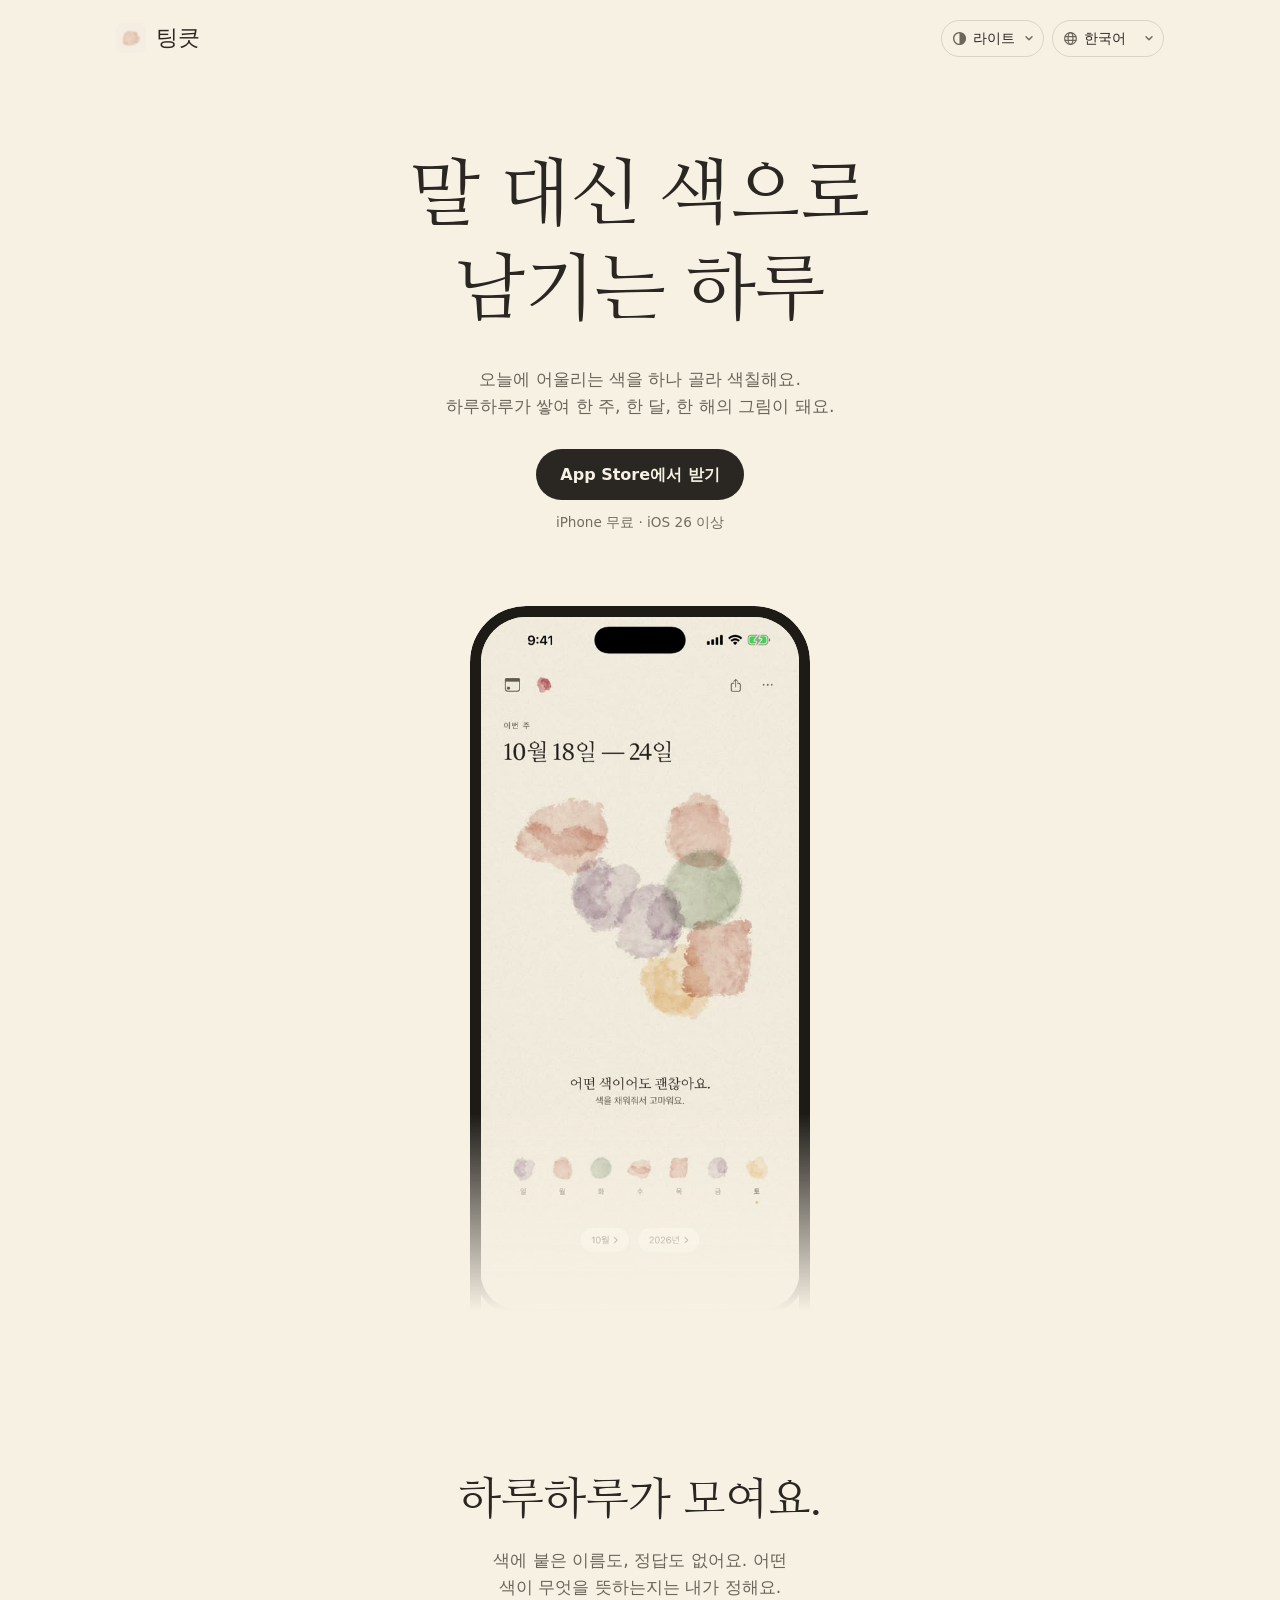
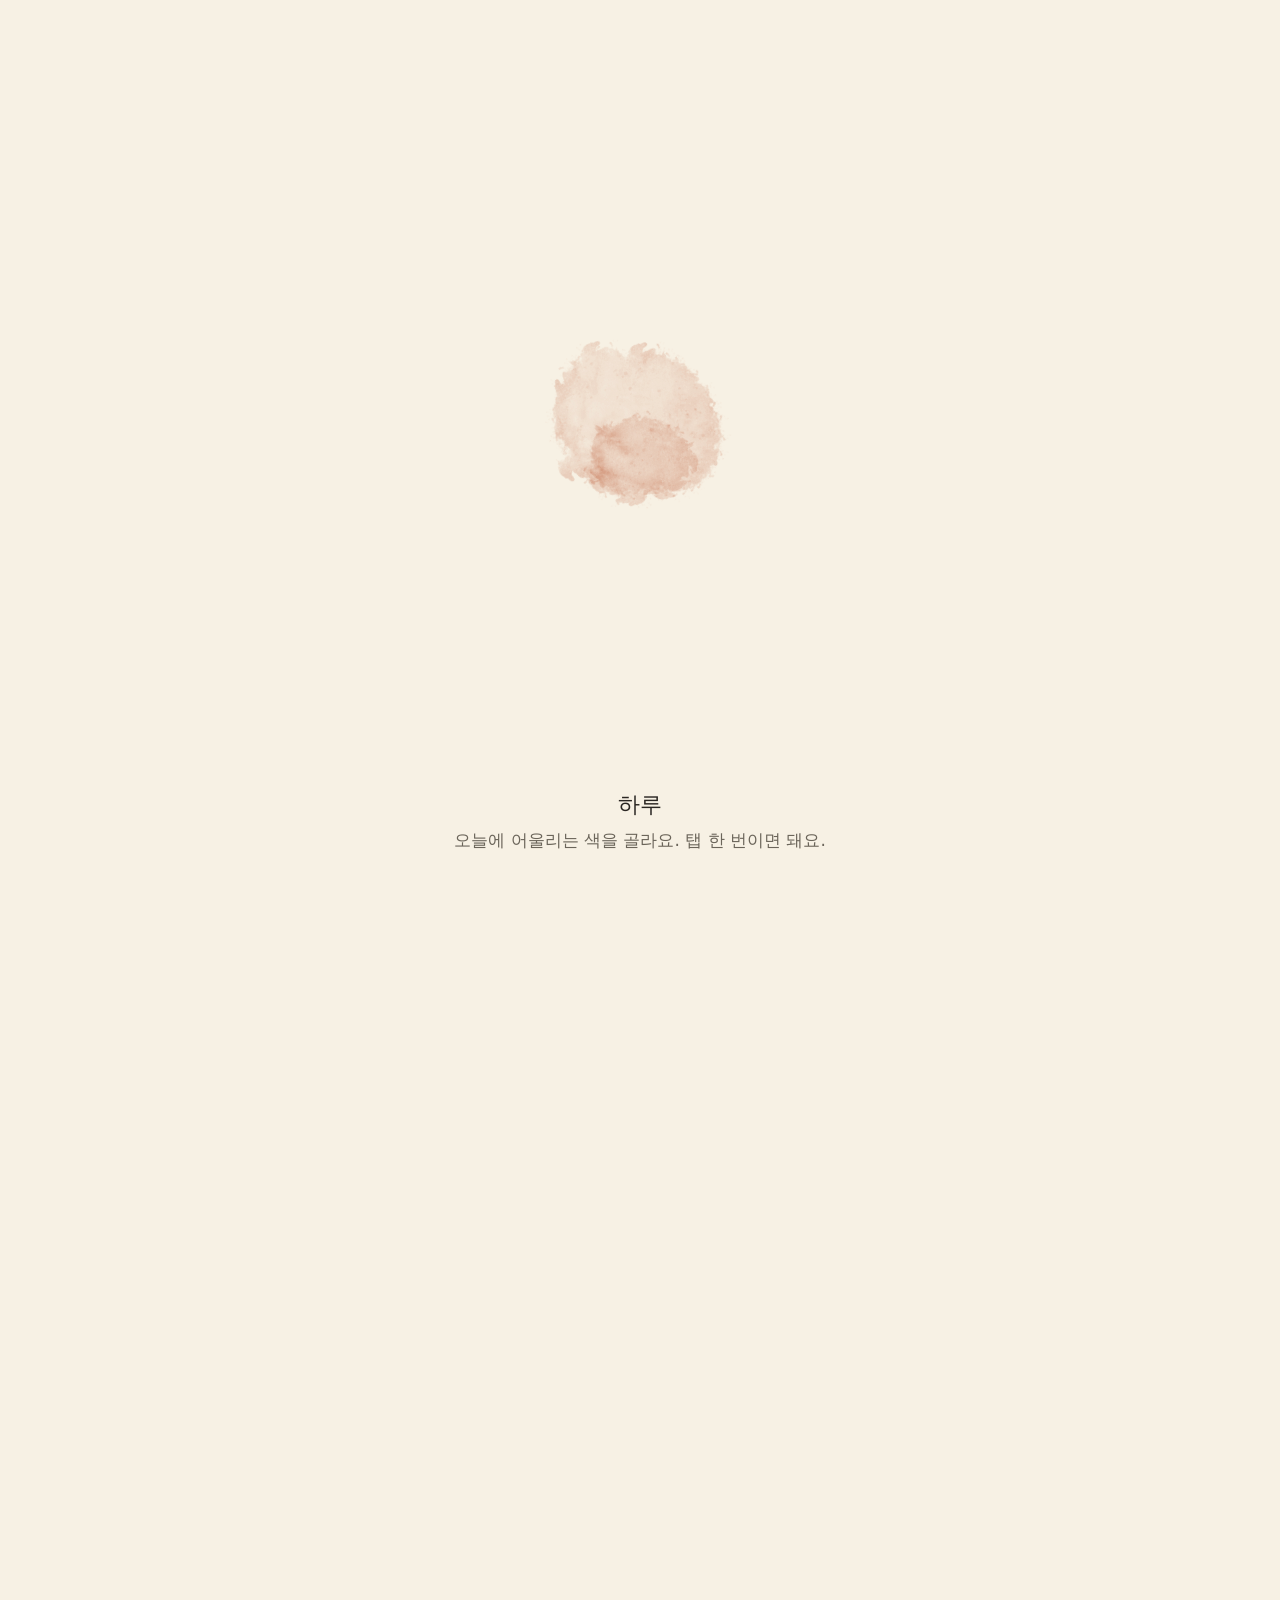
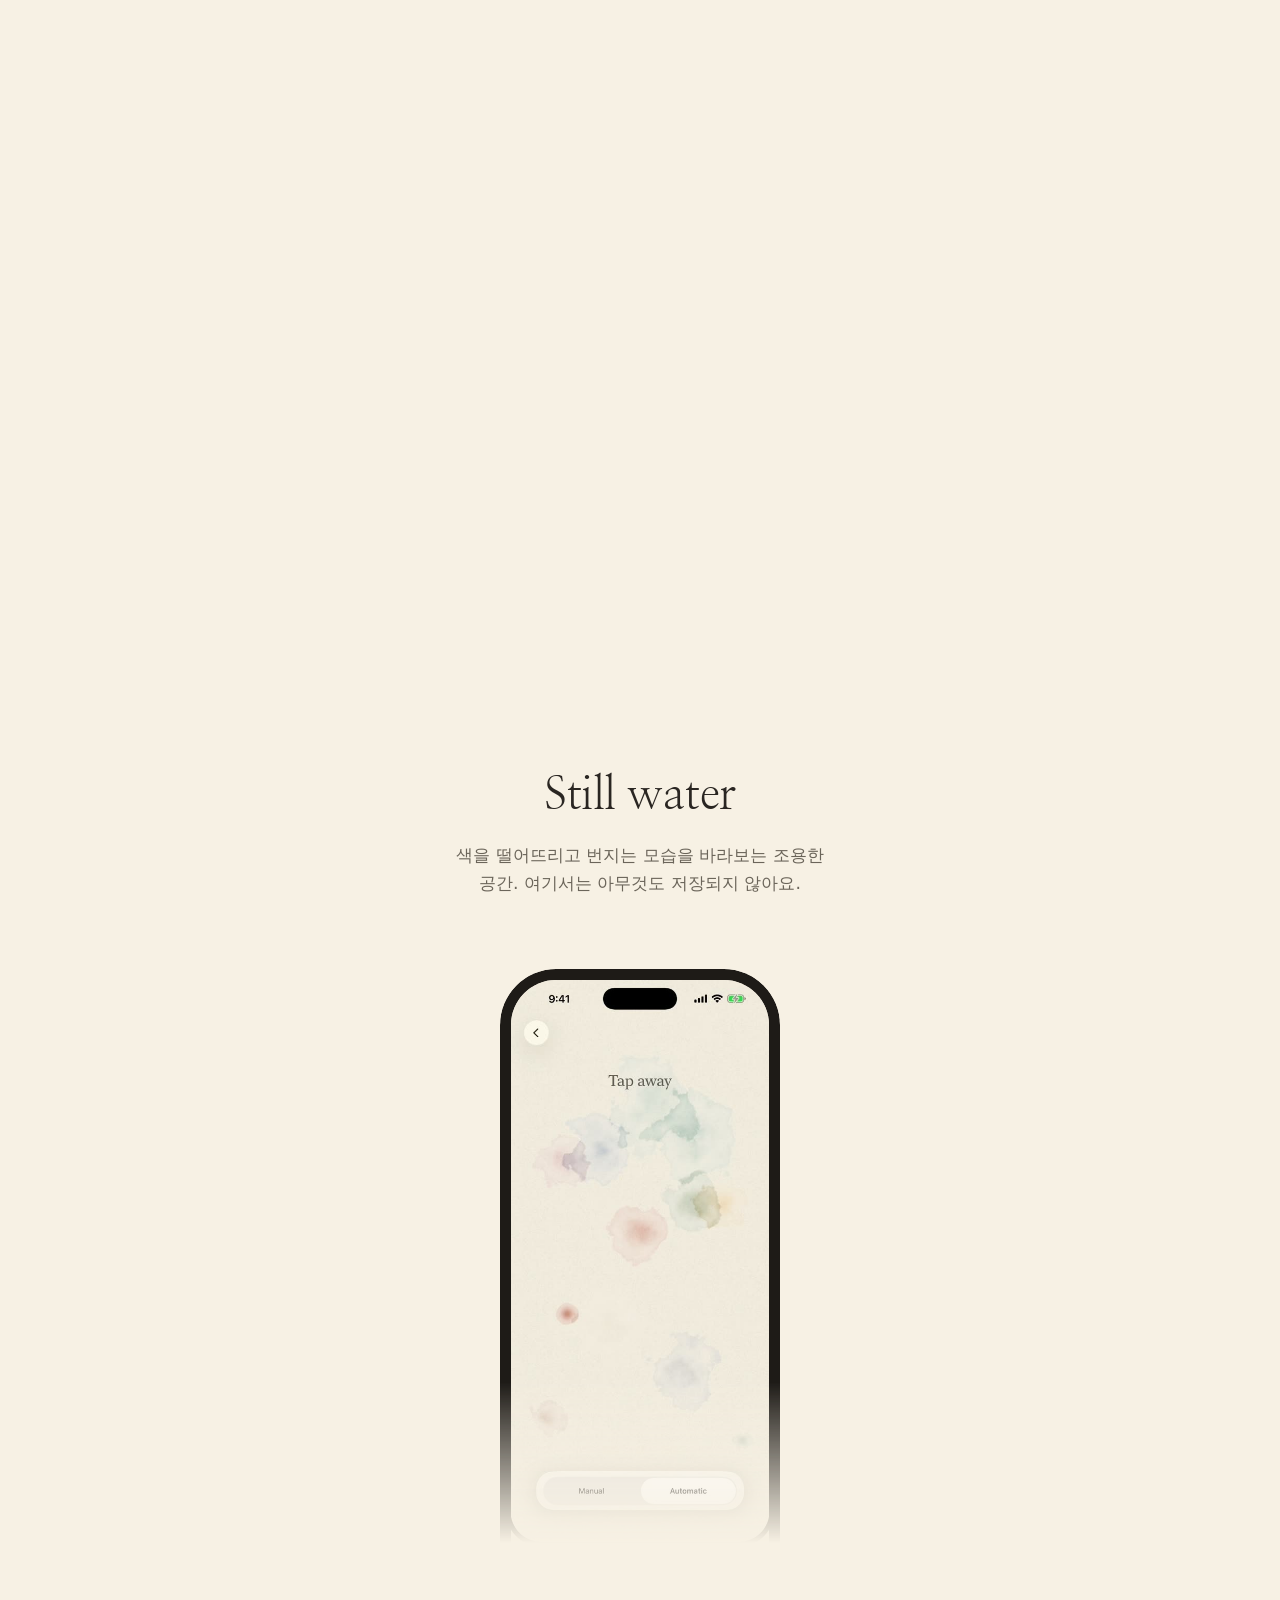
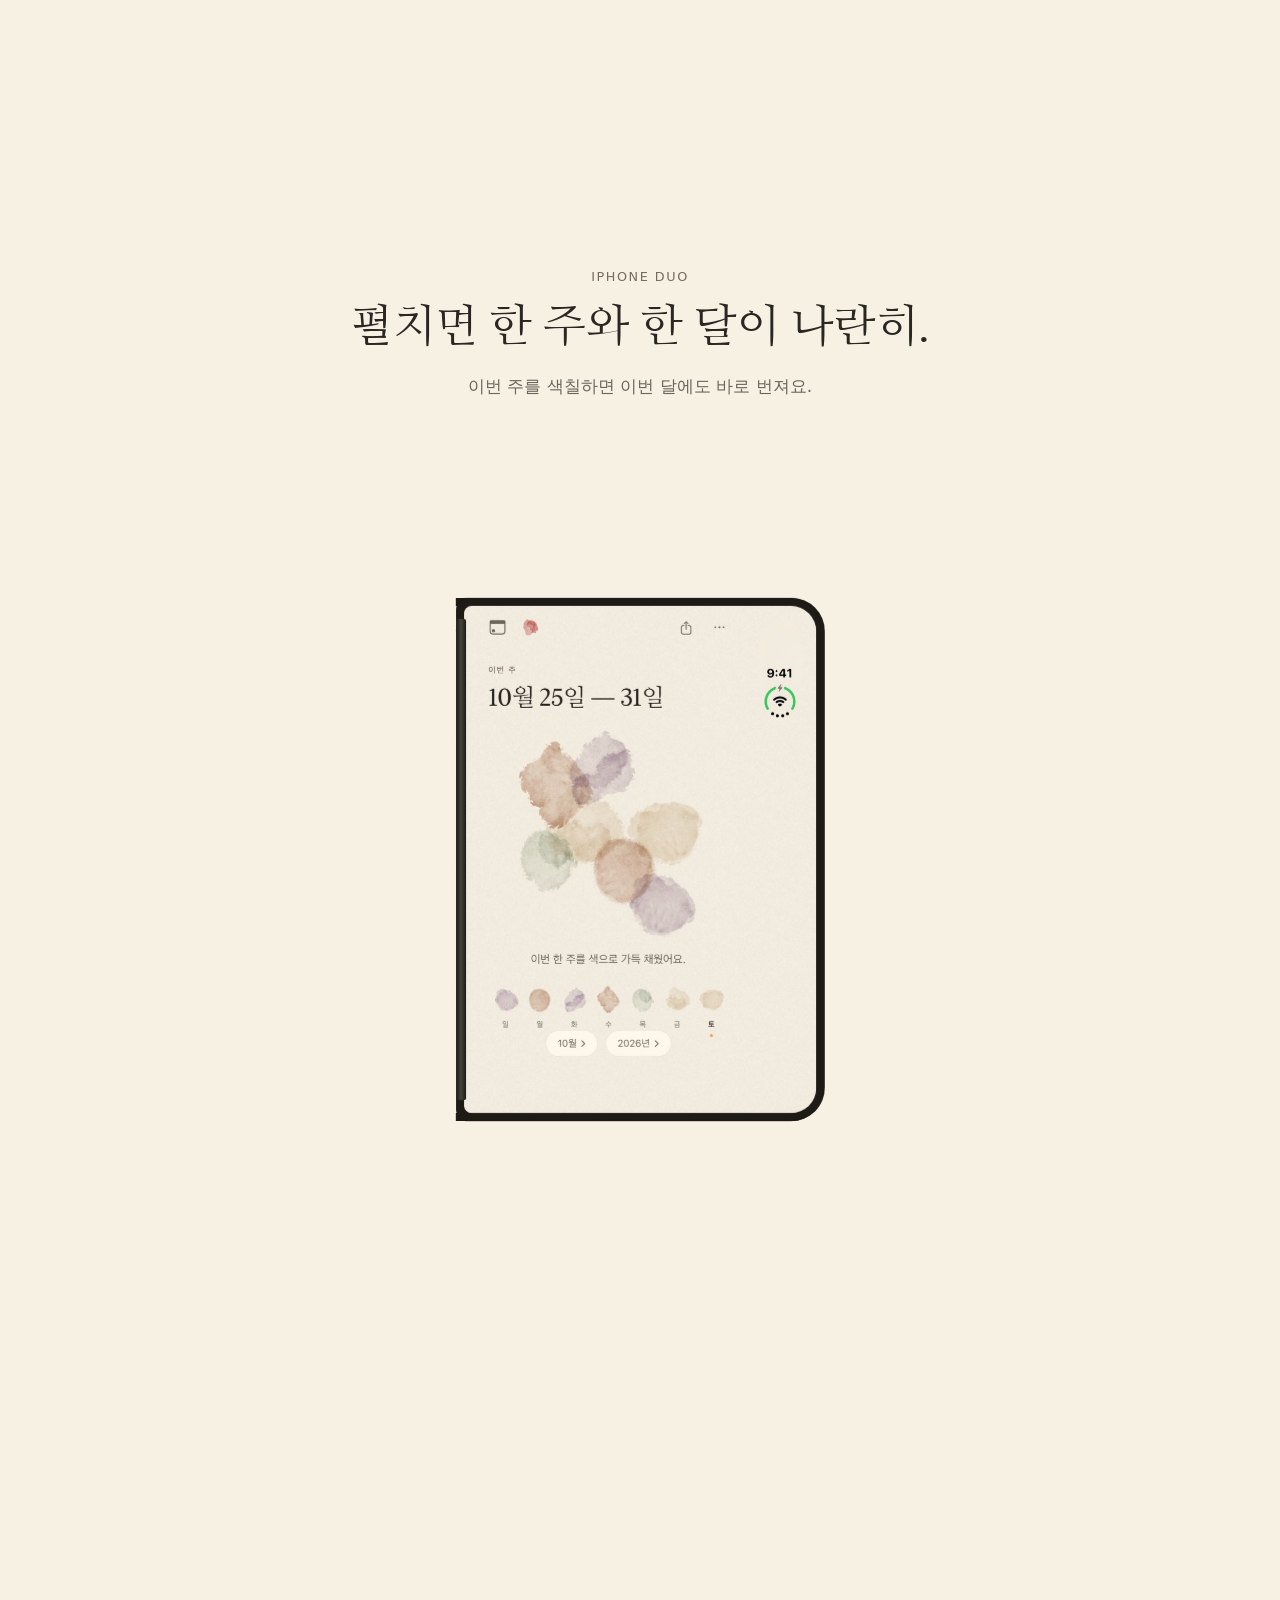
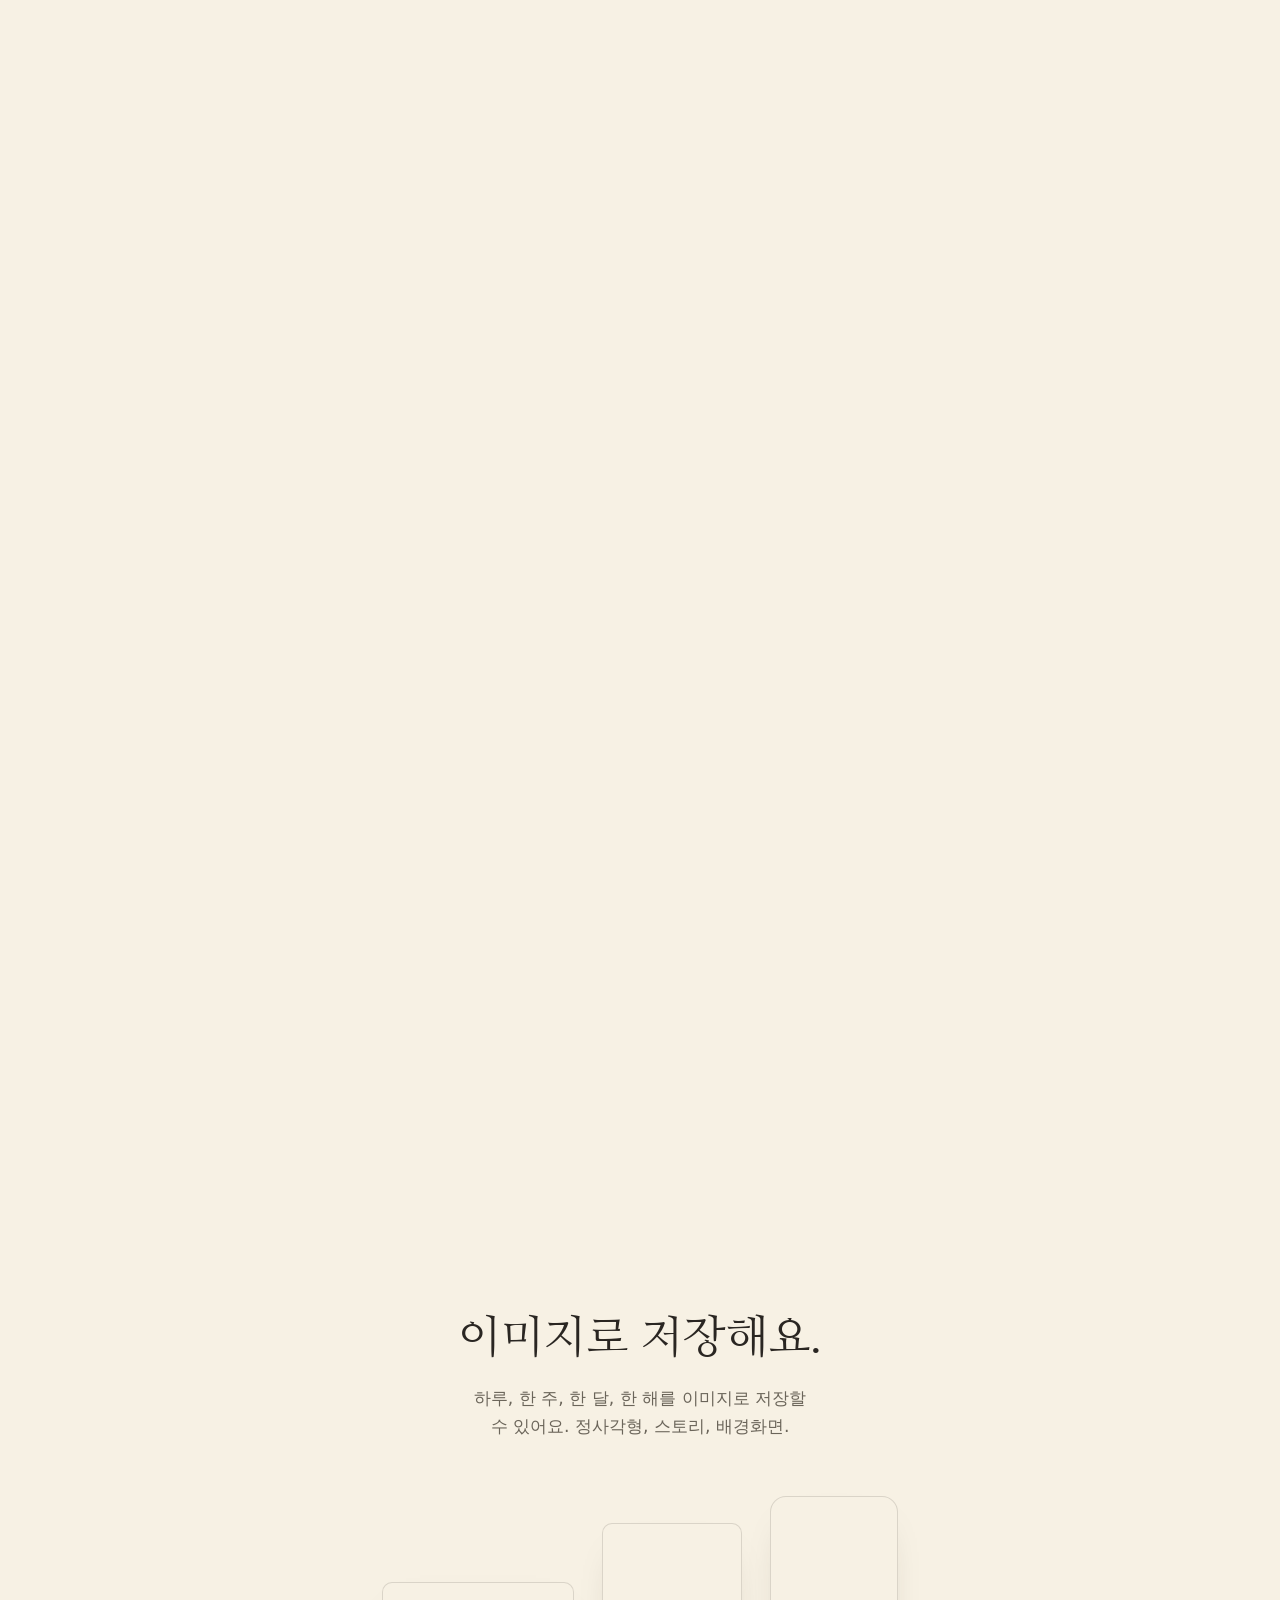
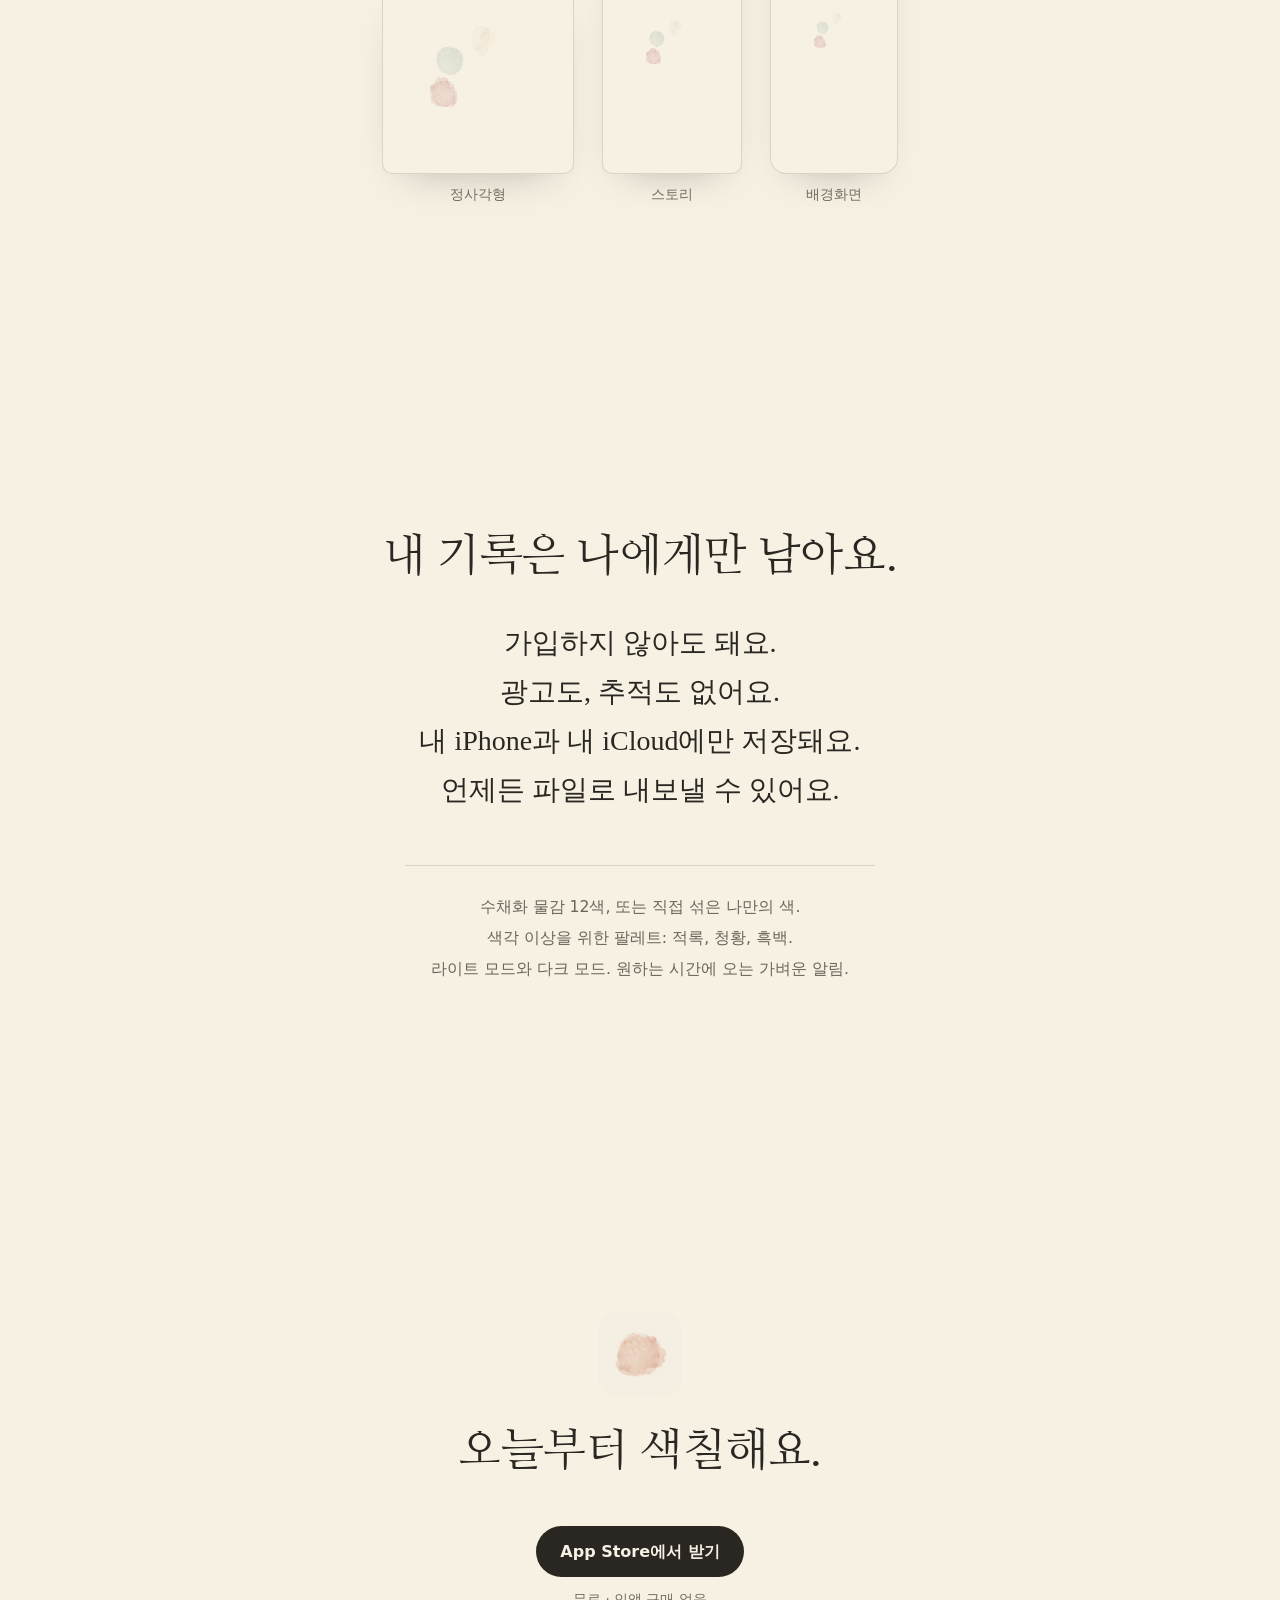
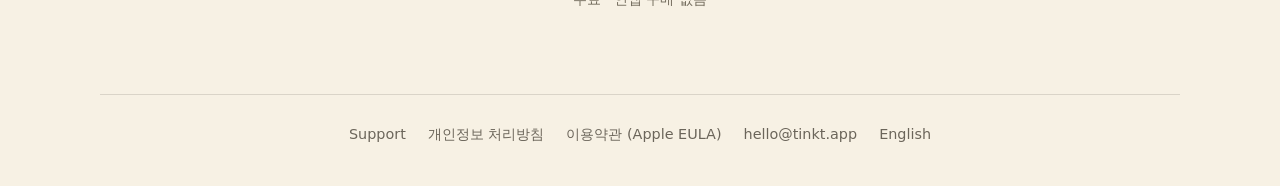
==== commit b4423697: "App Store 버튼: 사전 주문 안내 문구, 스토어로 바로 연결 Co-Authored-By: Claude Opus 5.5 <noreply@anthropic.com>" ====
--- a/ko.html
+++ b/ko.html
@@ -16,7 +16,7 @@
 <link rel="icon" href="/apple-touch-icon.png">
 <link rel="apple-touch-icon" href="/apple-touch-icon.png">
 <link rel="alternate" hreflang="en" href="https://tinkt.app/">
-<link rel="stylesheet" href="/style.css?v=8">
+<link rel="stylesheet" href="/style.css?v=9">
 </head>
 <body class="home">
 
@@ -32,7 +32,8 @@
   <section class="hero">
     <h1>말 대신 색으로<br>남기는 하루</h1>
     <p class="lede">오늘에 어울리는 색을 하나 골라 색칠해요. 하루하루가 쌓여 한 주, 한 달, 한 해의 그림이 돼요.</p>
-    <a class="get" href="https://apps.apple.com/kr/app/id6827853516">App Store에서 받기</a>
+    <a class="get" href="https://apps.apple.com/app/id6827853516">App Store에서 받기</a>
+    <p class="preorder">지금 사전 주문 · 11월 27일 출시</p>
     <p class="fine">iPhone 무료 · iOS 26 이상</p>
     <div class="phone">
       <video muted loop playsinline preload="metadata" poster="/assets/tinkt-loop-ko.jpg" aria-label="iPhone 속 팅큿: 수채화로 색칠한 한 주, 한 달, 한 해">
@@ -107,7 +108,8 @@
   <section class="end">
     <img class="reveal" src="/assets/icon.png" alt="">
     <h2 class="reveal" style="margin-top:20px">오늘부터 색칠해요.</h2>
-    <a class="get" href="https://apps.apple.com/kr/app/id6827853516">App Store에서 받기</a>
+    <a class="get" href="https://apps.apple.com/app/id6827853516">App Store에서 받기</a>
+    <p class="preorder">지금 사전 주문 · 11월 27일 출시</p>
     <p class="fine">무료 · 인앱 구매 없음</p>
   </section>
 </main>
@@ -120,6 +122,6 @@
   <a href="/" lang="en">English</a>
 </footer>
 
-<script src="/paint.js?v=8" defer></script>
+<script src="/paint.js?v=9" defer></script>
 </body>
 </html>
--- a/style.css
+++ b/style.css
@@ -210,7 +210,5 @@
 .duo-try .spine { position: absolute; left: 0; top: 4%; bottom: 4%; width: calc(var(--bz) * 1.2); border-radius: 2px;
   background: linear-gradient(90deg, var(--bezel), color-mix(in srgb, var(--bezel), #fff 18%), var(--bezel)); }
 .duo-try .shade { position: absolute; inset: 0; border-radius: inherit; background: #000; opacity: 0; pointer-events: none; }
-/* "Coming Nov 27" bubble above a store link, until release day (paint.js). */
-.soon { position: fixed; z-index: 20; transform: translate(-50%, calc(-100% - 10px)) scale(.96); transform-origin: 50% 100%; padding: 8px 14px; border-radius: 999px; background: var(--ink); color: var(--paper); font-size: .88rem; font-weight: 600; white-space: nowrap; pointer-events: none; opacity: 0; transition: opacity .2s var(--ease), transform .2s var(--ease); }
-.soon.on { opacity: 1; transform: translate(-50%, calc(-100% - 10px)); }
-@media (prefers-reduced-motion: reduce) { .soon { transition: opacity .2s; transform: translate(-50%, calc(-100% - 10px)); } }
+/* "Pre-order now · Out Nov 27" under the store buttons; paint.js removes it from release day. */
+.preorder { margin-top: 12px; font-size: 0.92rem; font-weight: 600; }
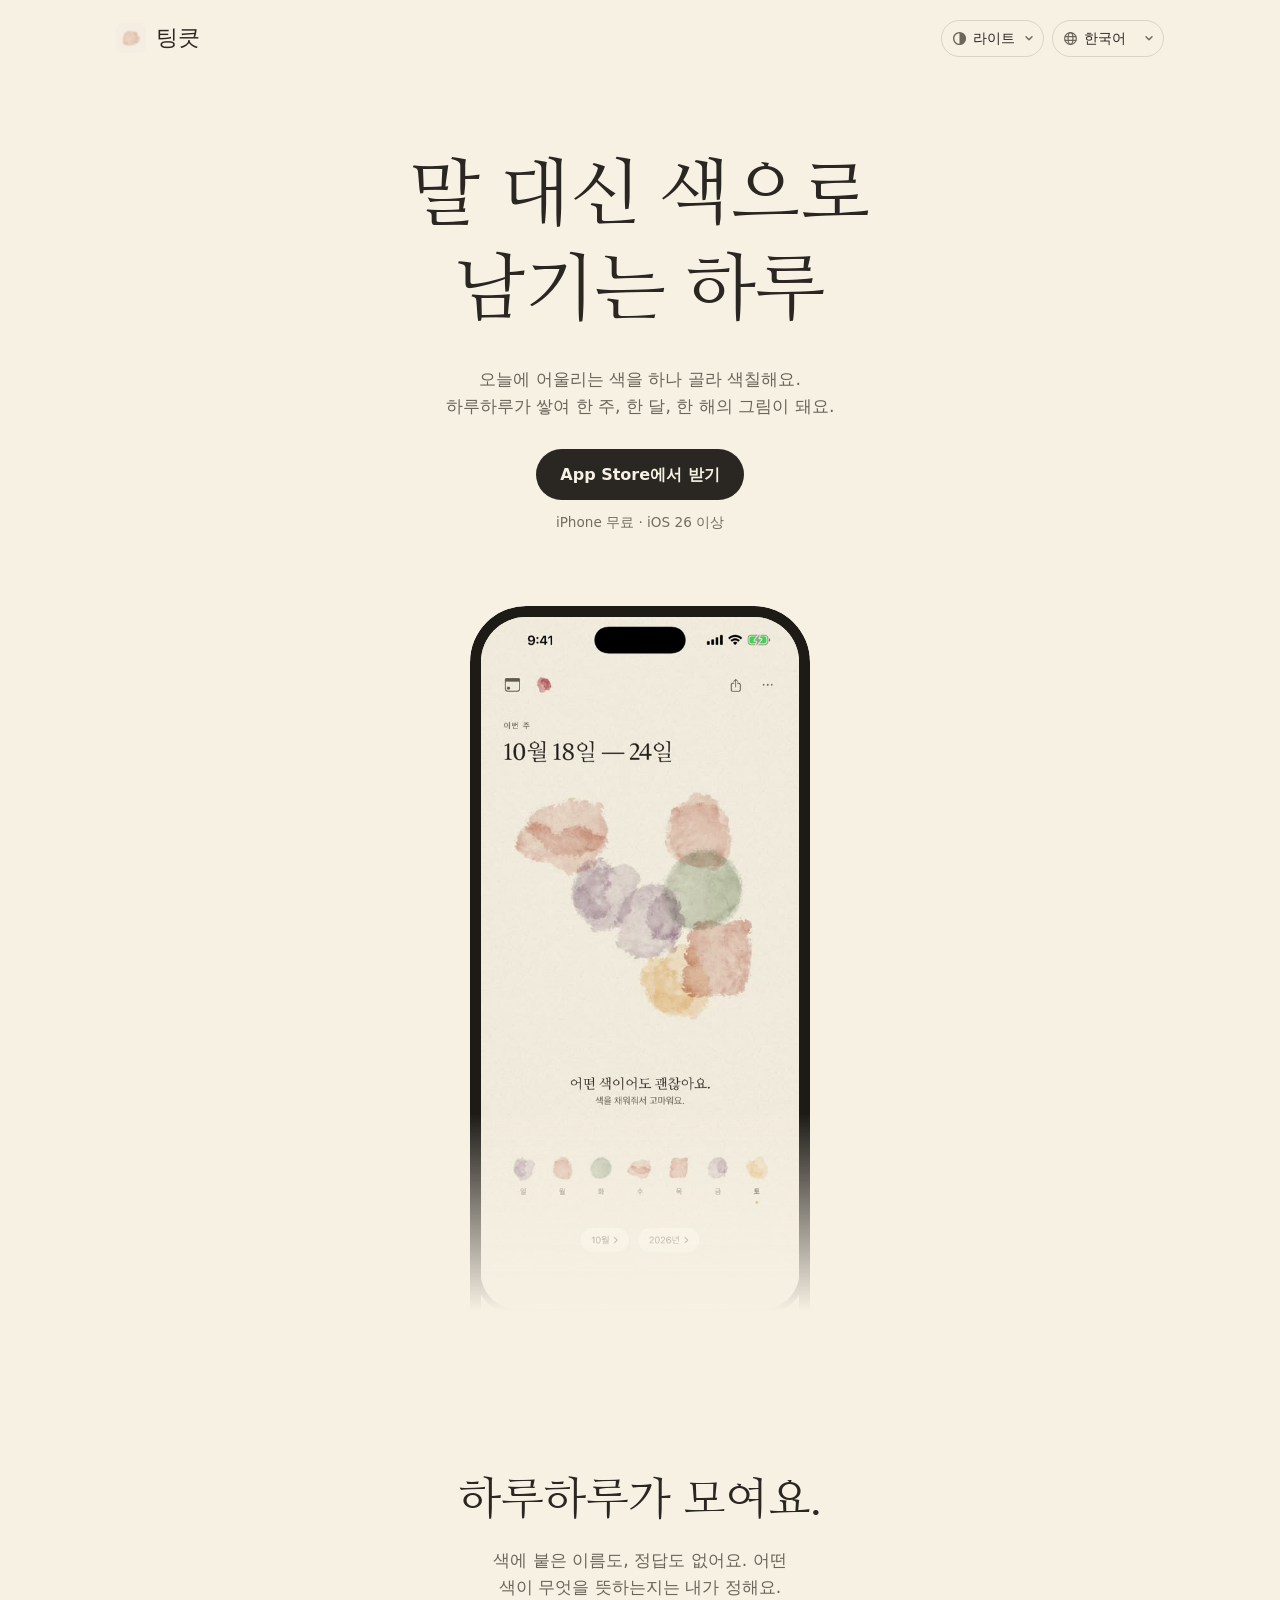
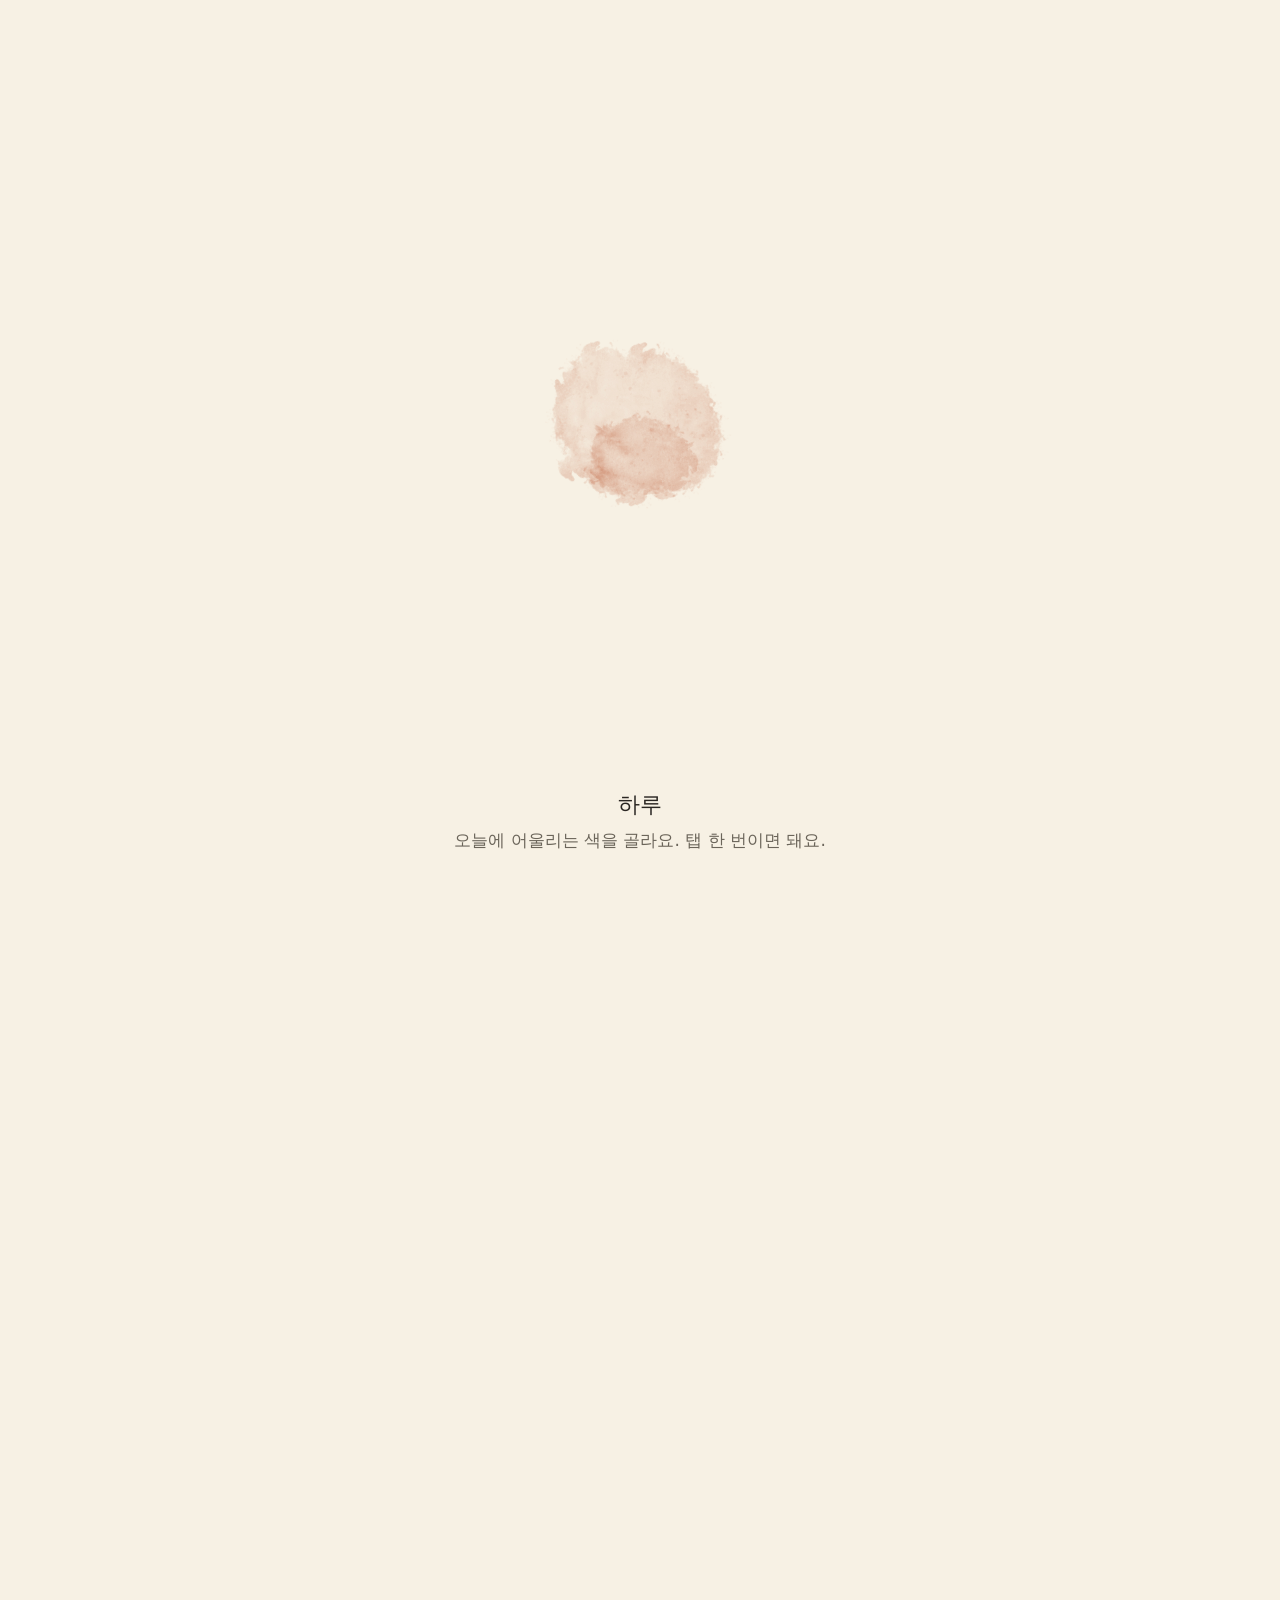
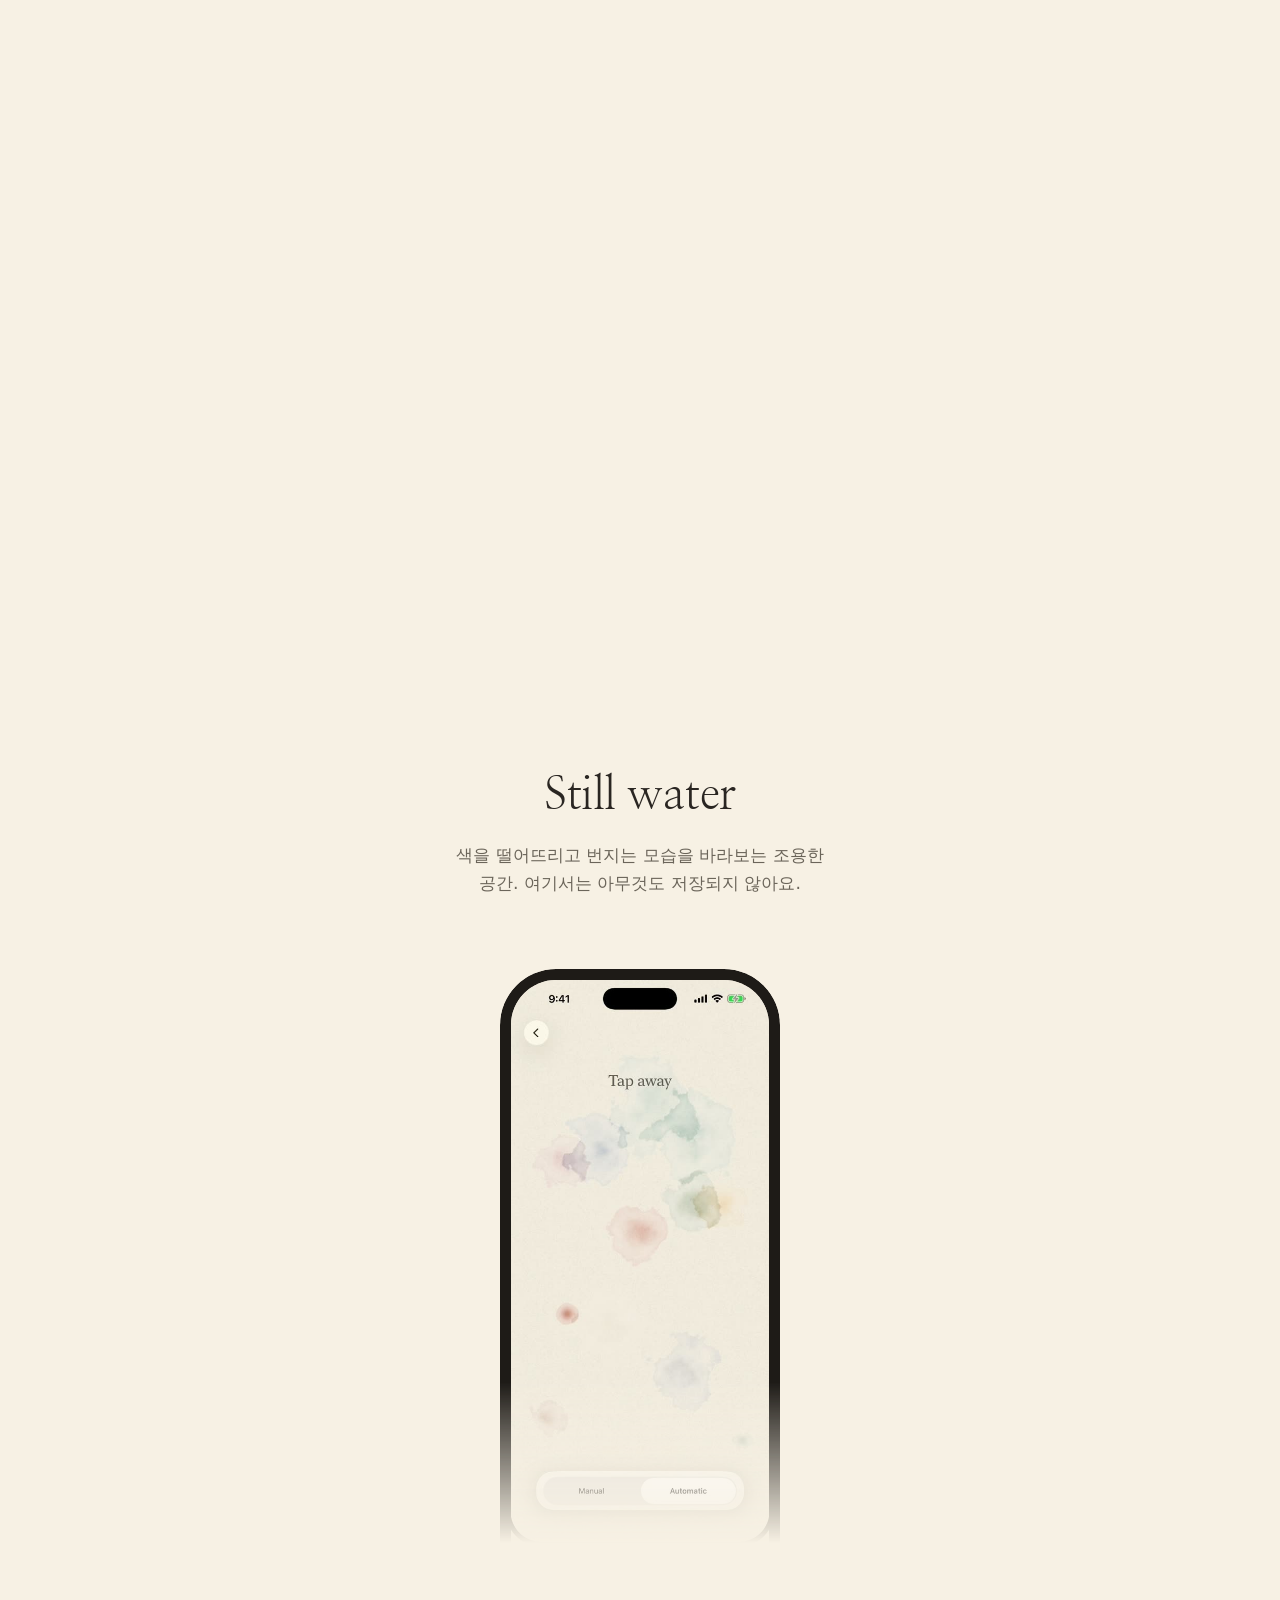
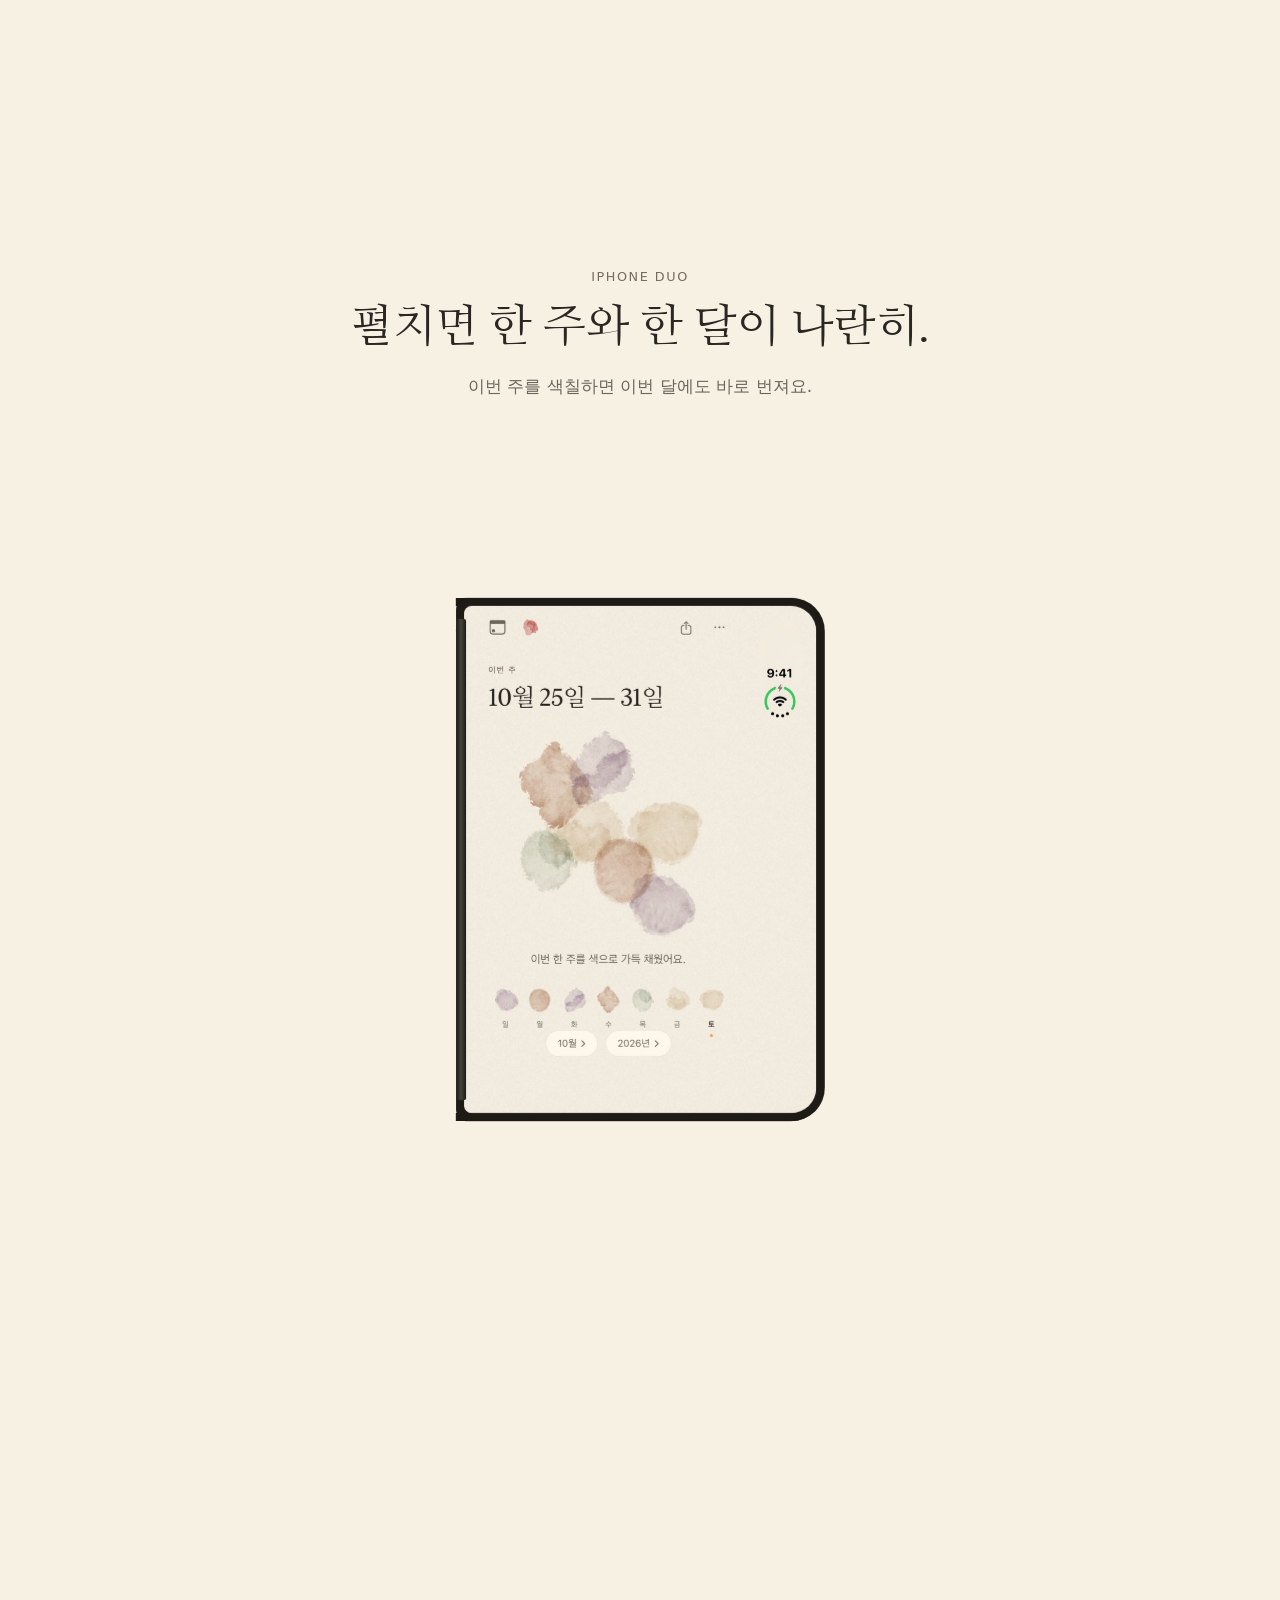
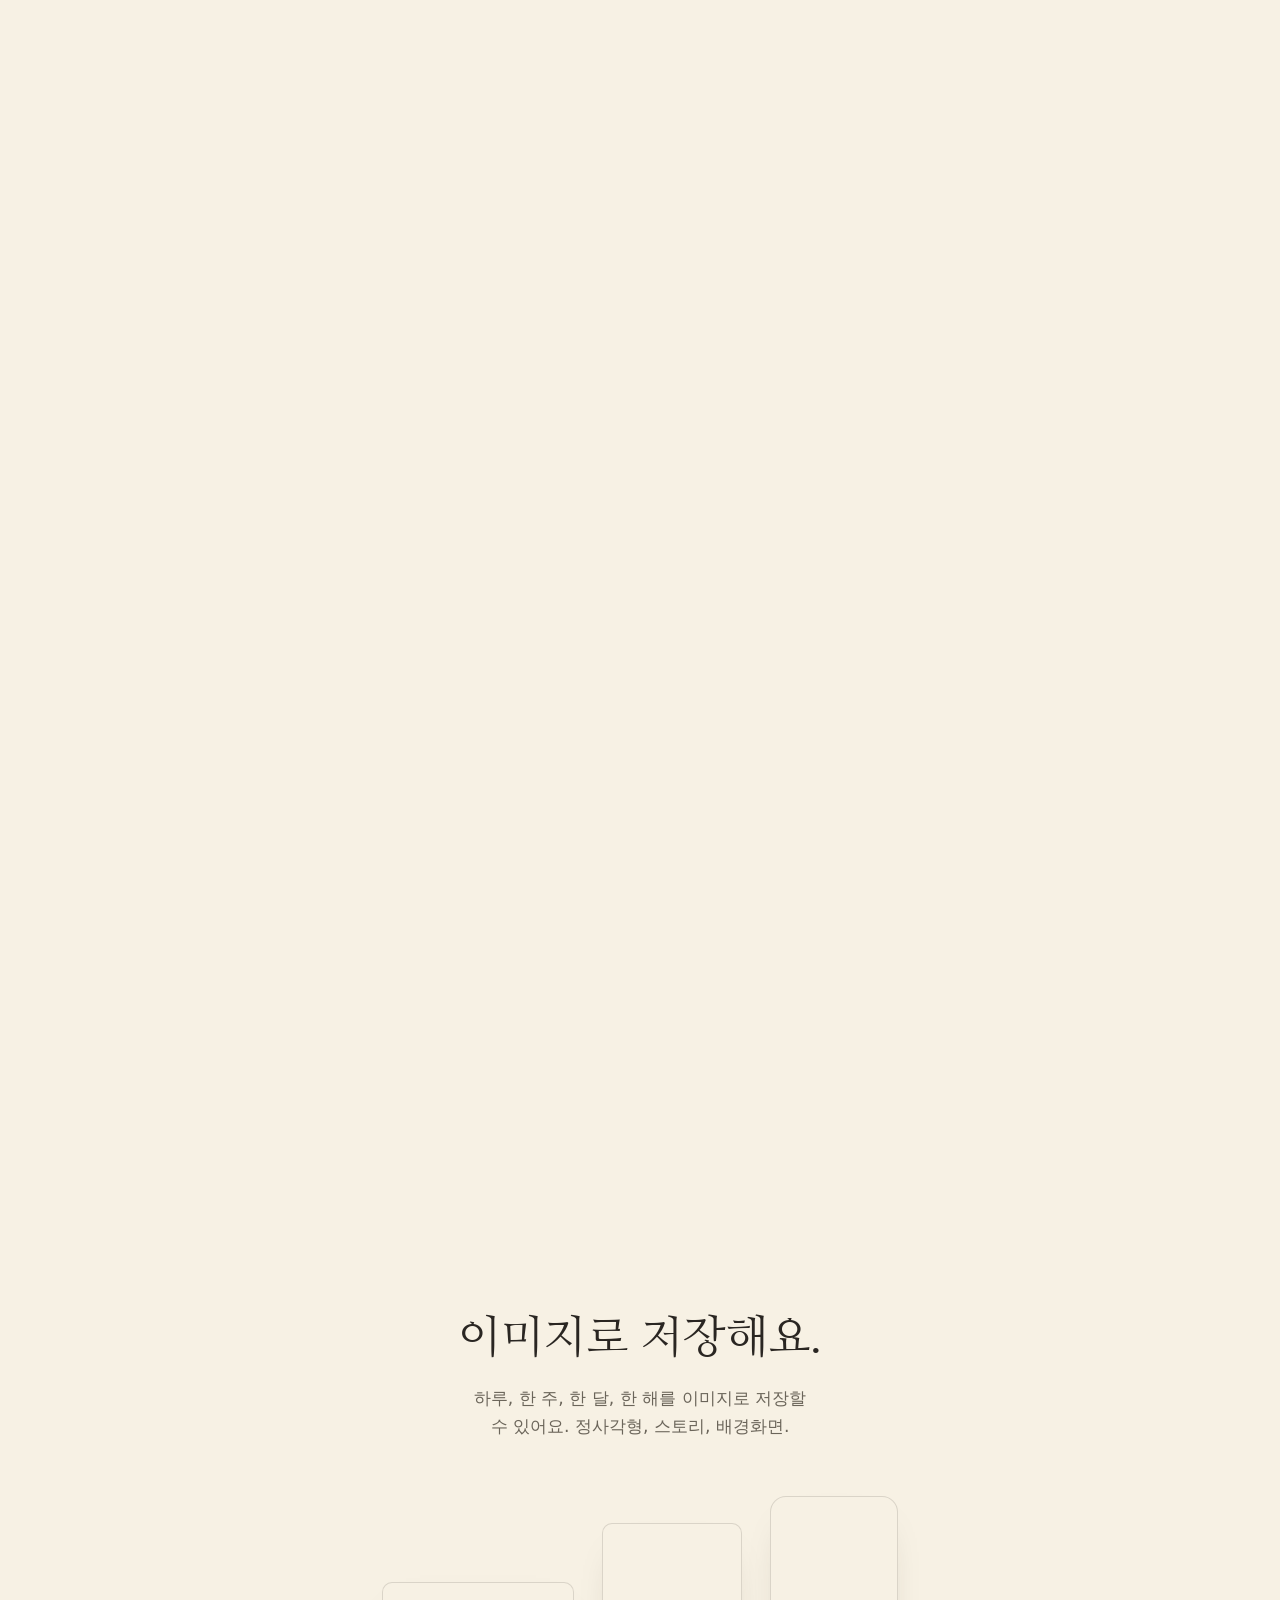
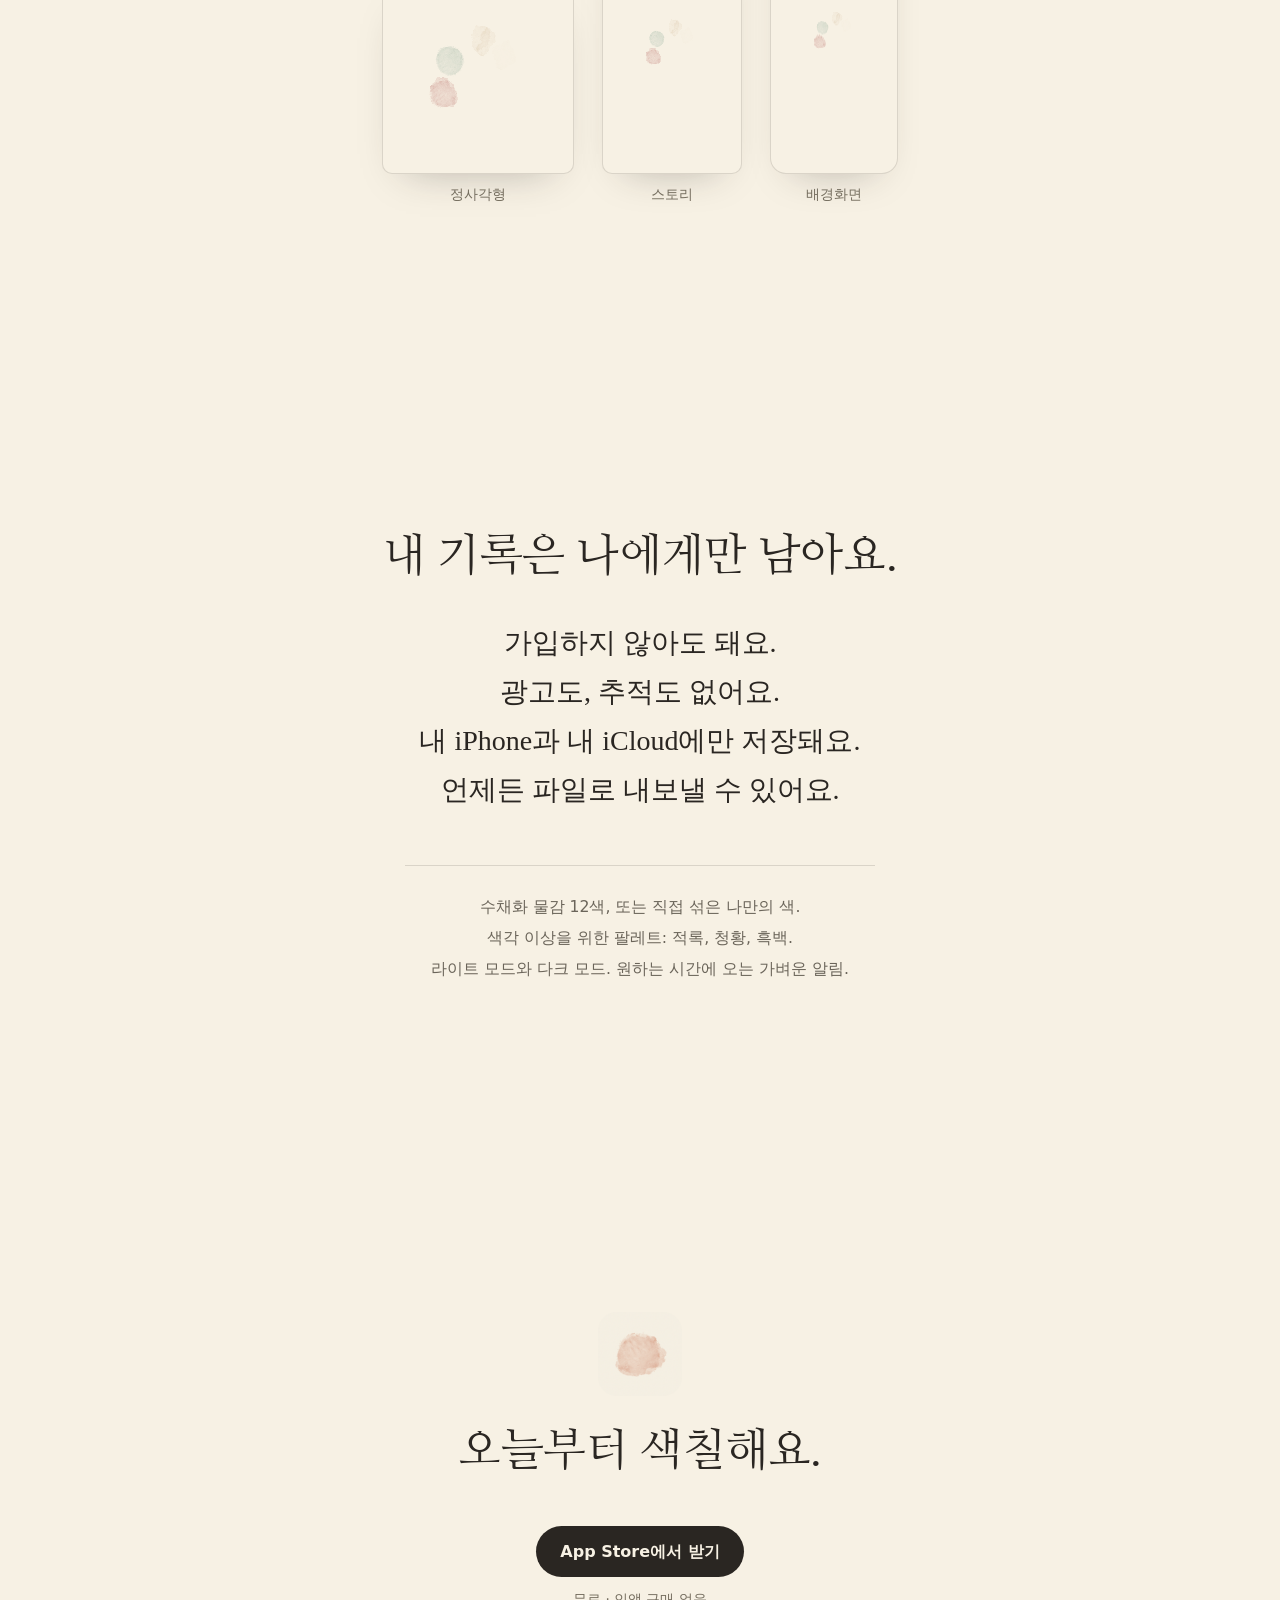
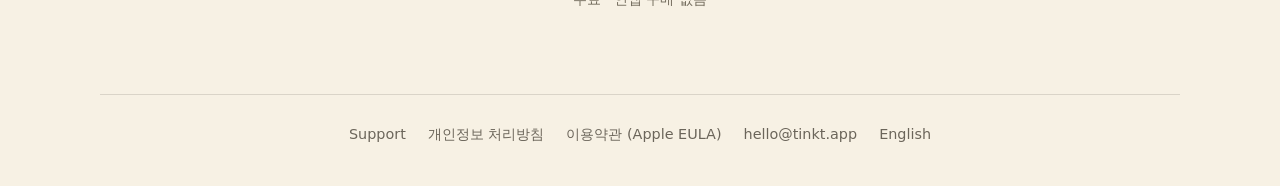
==== commit 9b513a12: "출시일 11월 26일로 변경 (tinkt-ios e09da06)" ====
--- a/ko.html
+++ b/ko.html
@@ -33,7 +33,7 @@
     <h1>말 대신 색으로<br>남기는 하루</h1>
     <p class="lede">오늘에 어울리는 색을 하나 골라 색칠해요. 하루하루가 쌓여 한 주, 한 달, 한 해의 그림이 돼요.</p>
     <a class="get" href="https://apps.apple.com/app/id6827853516">App Store에서 받기</a>
-    <p class="preorder">지금 사전 주문 · 11월 27일 출시</p>
+    <p class="preorder">지금 사전 주문 · 11월 26일 출시</p>
     <p class="fine">iPhone 무료 · iOS 26 이상</p>
     <div class="phone">
       <video muted loop playsinline preload="metadata" poster="/assets/tinkt-loop-ko.jpg" aria-label="iPhone 속 팅큿: 수채화로 색칠한 한 주, 한 달, 한 해">
@@ -109,7 +109,7 @@
     <img class="reveal" src="/assets/icon.png" alt="">
     <h2 class="reveal" style="margin-top:20px">오늘부터 색칠해요.</h2>
     <a class="get" href="https://apps.apple.com/app/id6827853516">App Store에서 받기</a>
-    <p class="preorder">지금 사전 주문 · 11월 27일 출시</p>
+    <p class="preorder">지금 사전 주문 · 11월 26일 출시</p>
     <p class="fine">무료 · 인앱 구매 없음</p>
   </section>
 </main>
@@ -122,6 +122,6 @@
   <a href="/" lang="en">English</a>
 </footer>
 
-<script src="/paint.js?v=9" defer></script>
+<script src="/paint.js?v=10" defer></script>
 </body>
 </html>
--- a/style.css
+++ b/style.css
@@ -210,5 +210,5 @@
 .duo-try .spine { position: absolute; left: 0; top: 4%; bottom: 4%; width: calc(var(--bz) * 1.2); border-radius: 2px;
   background: linear-gradient(90deg, var(--bezel), color-mix(in srgb, var(--bezel), #fff 18%), var(--bezel)); }
 .duo-try .shade { position: absolute; inset: 0; border-radius: inherit; background: #000; opacity: 0; pointer-events: none; }
-/* "Pre-order now · Out Nov 27" under the store buttons; paint.js removes it from release day. */
+/* "Pre-order now · Out Nov 26" under the store buttons; paint.js removes it from release day. */
 .preorder { margin-top: 12px; font-size: 0.92rem; font-weight: 600; }
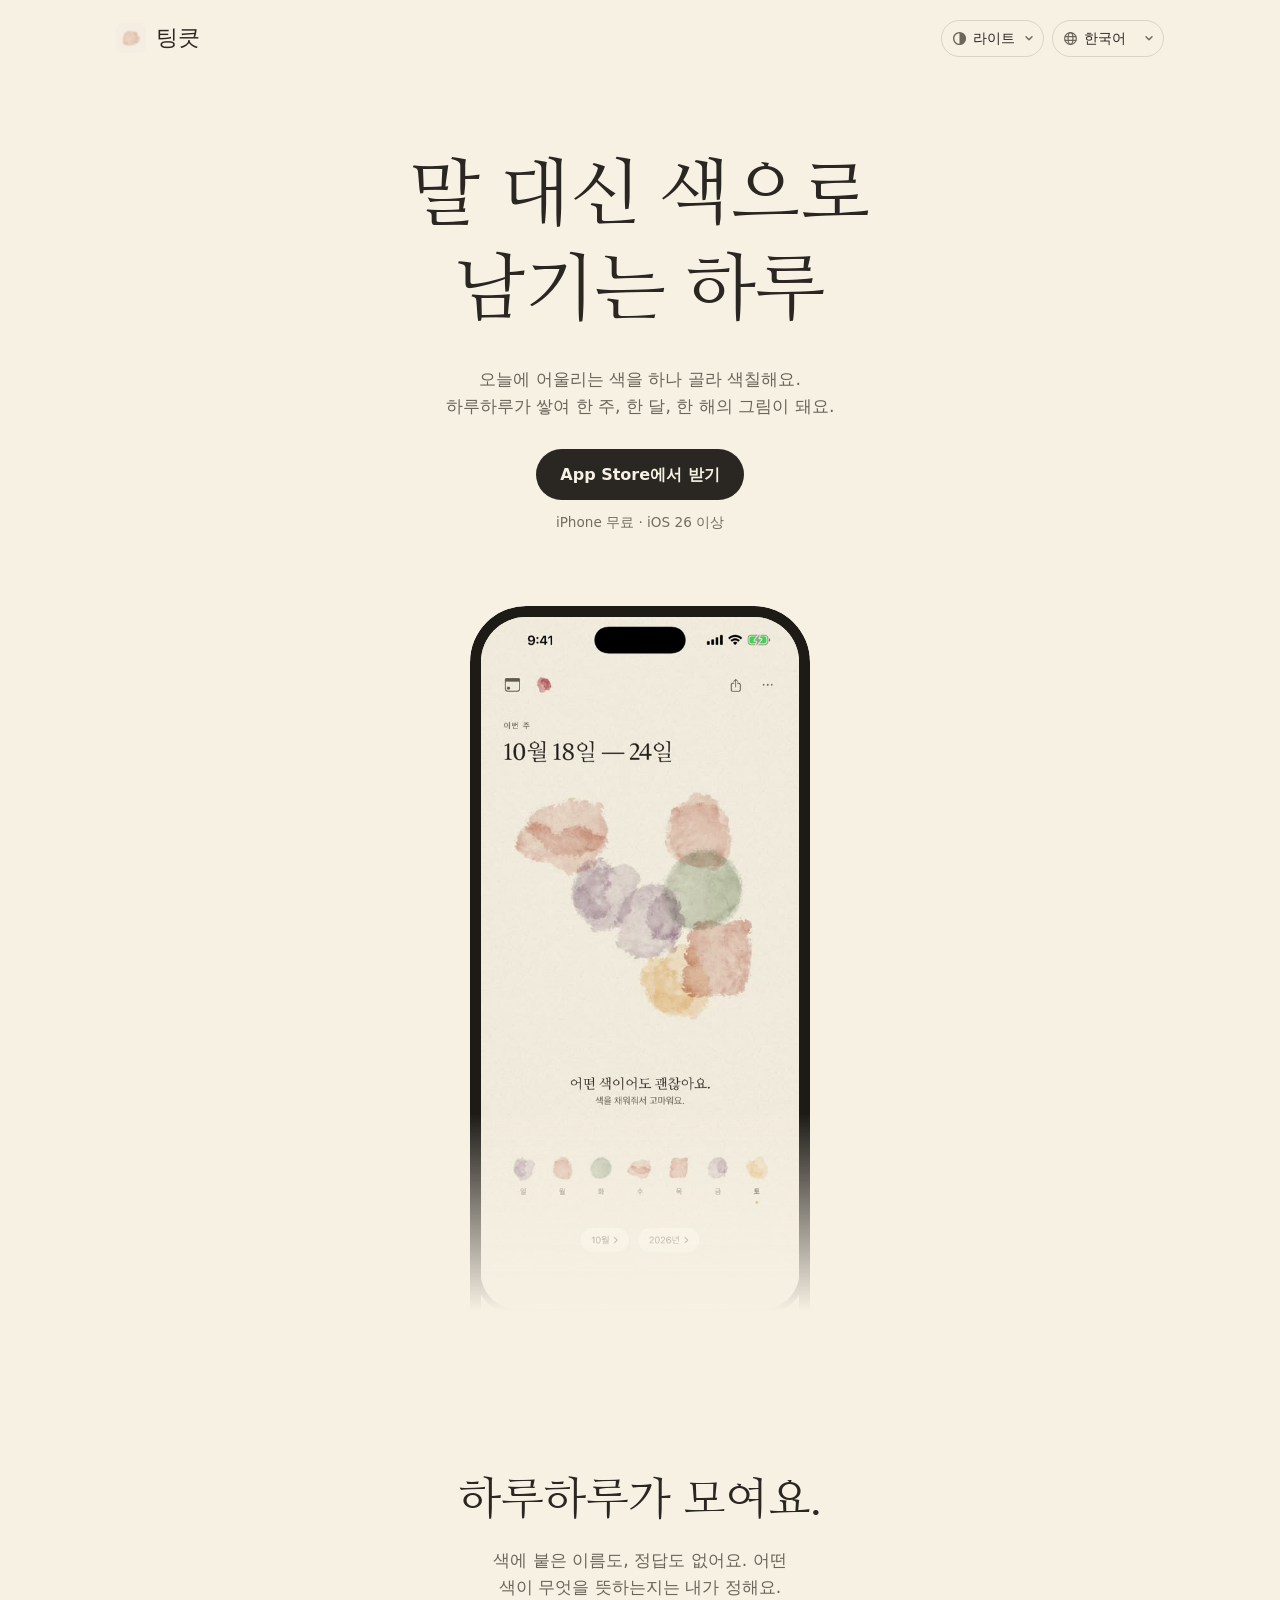
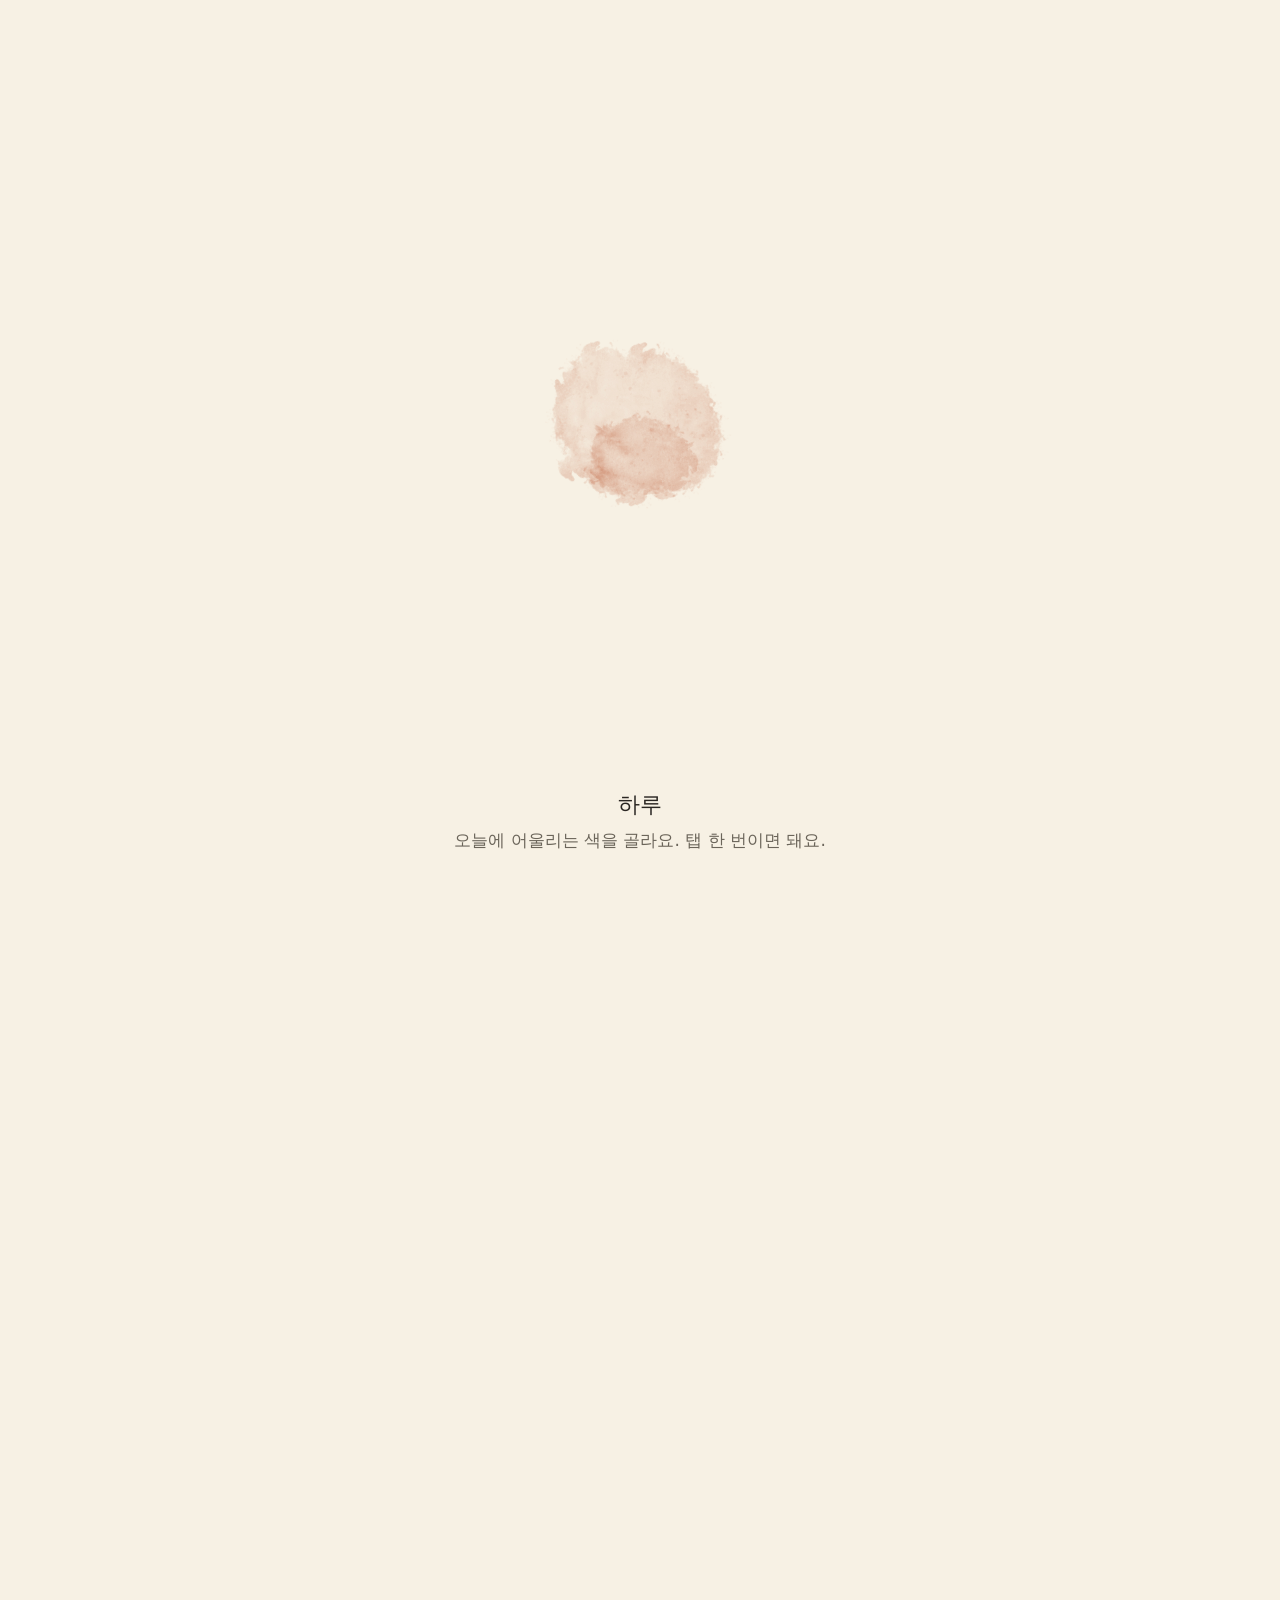
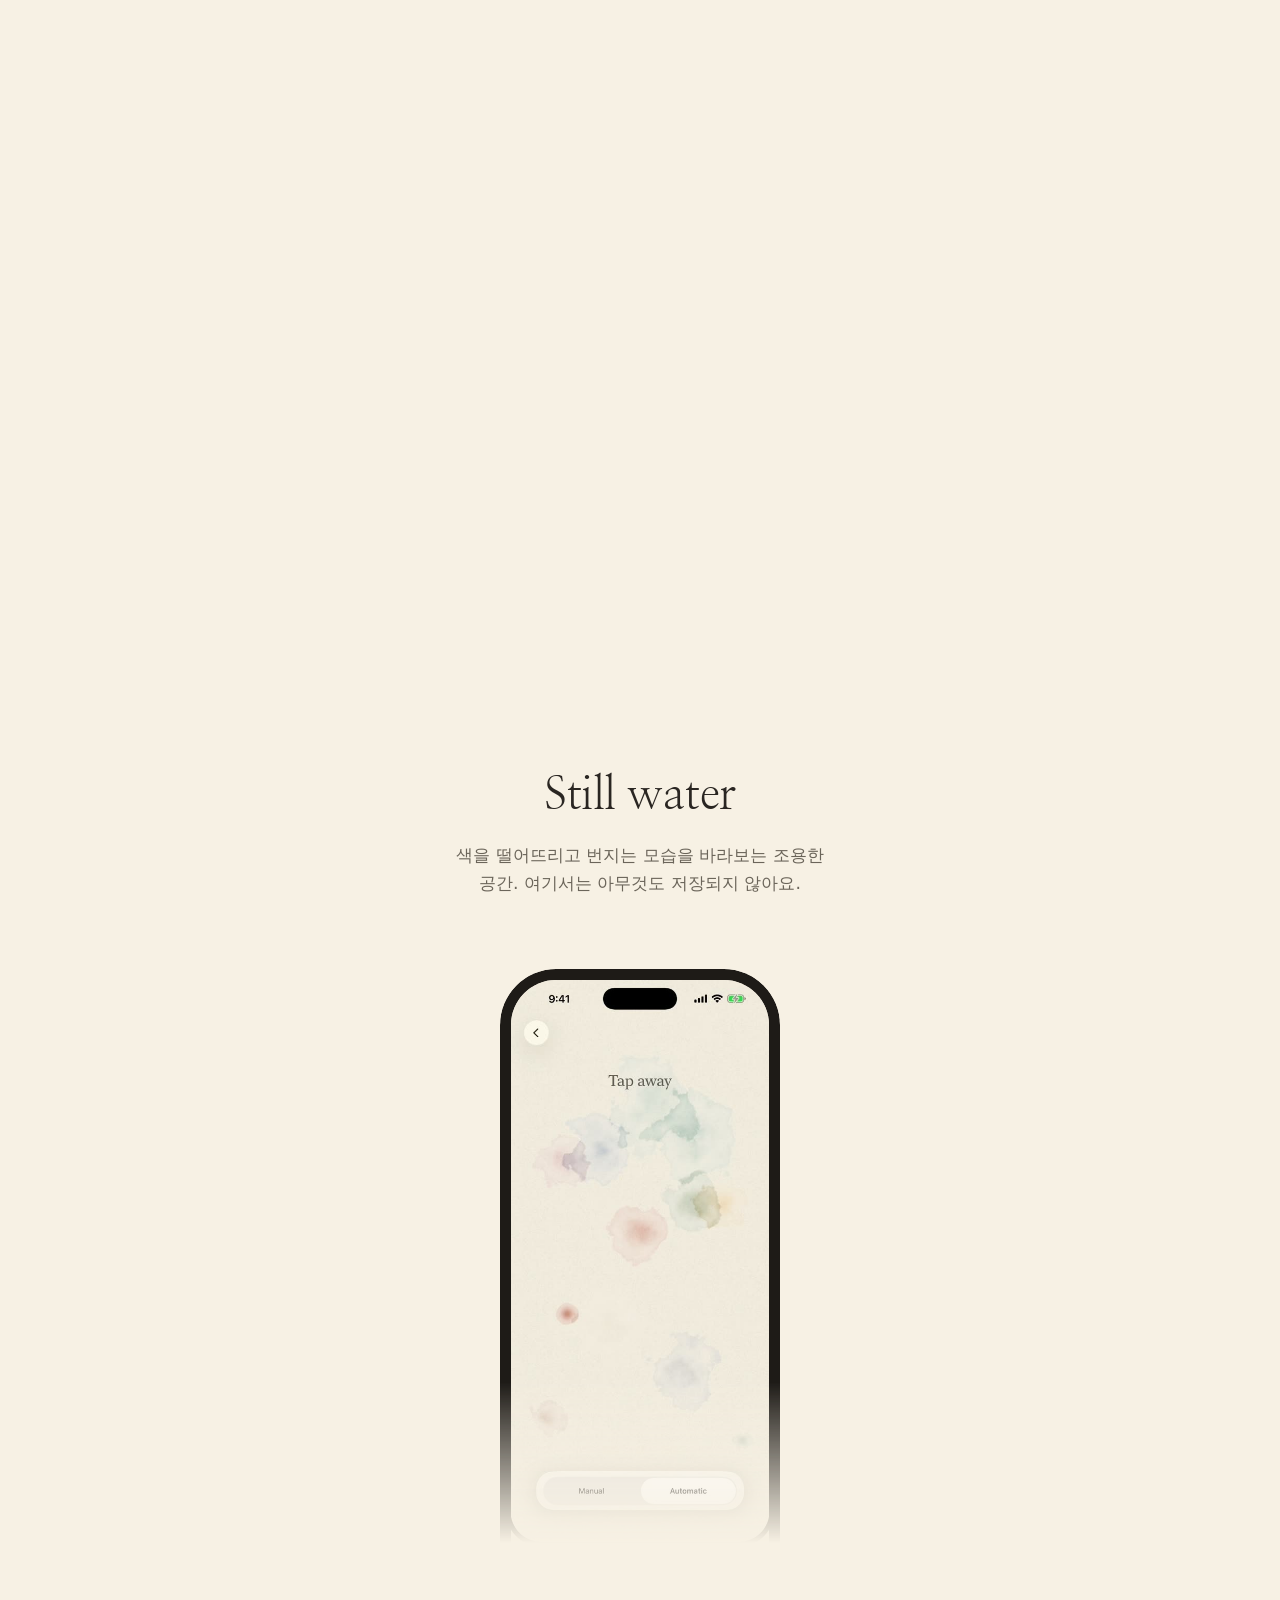
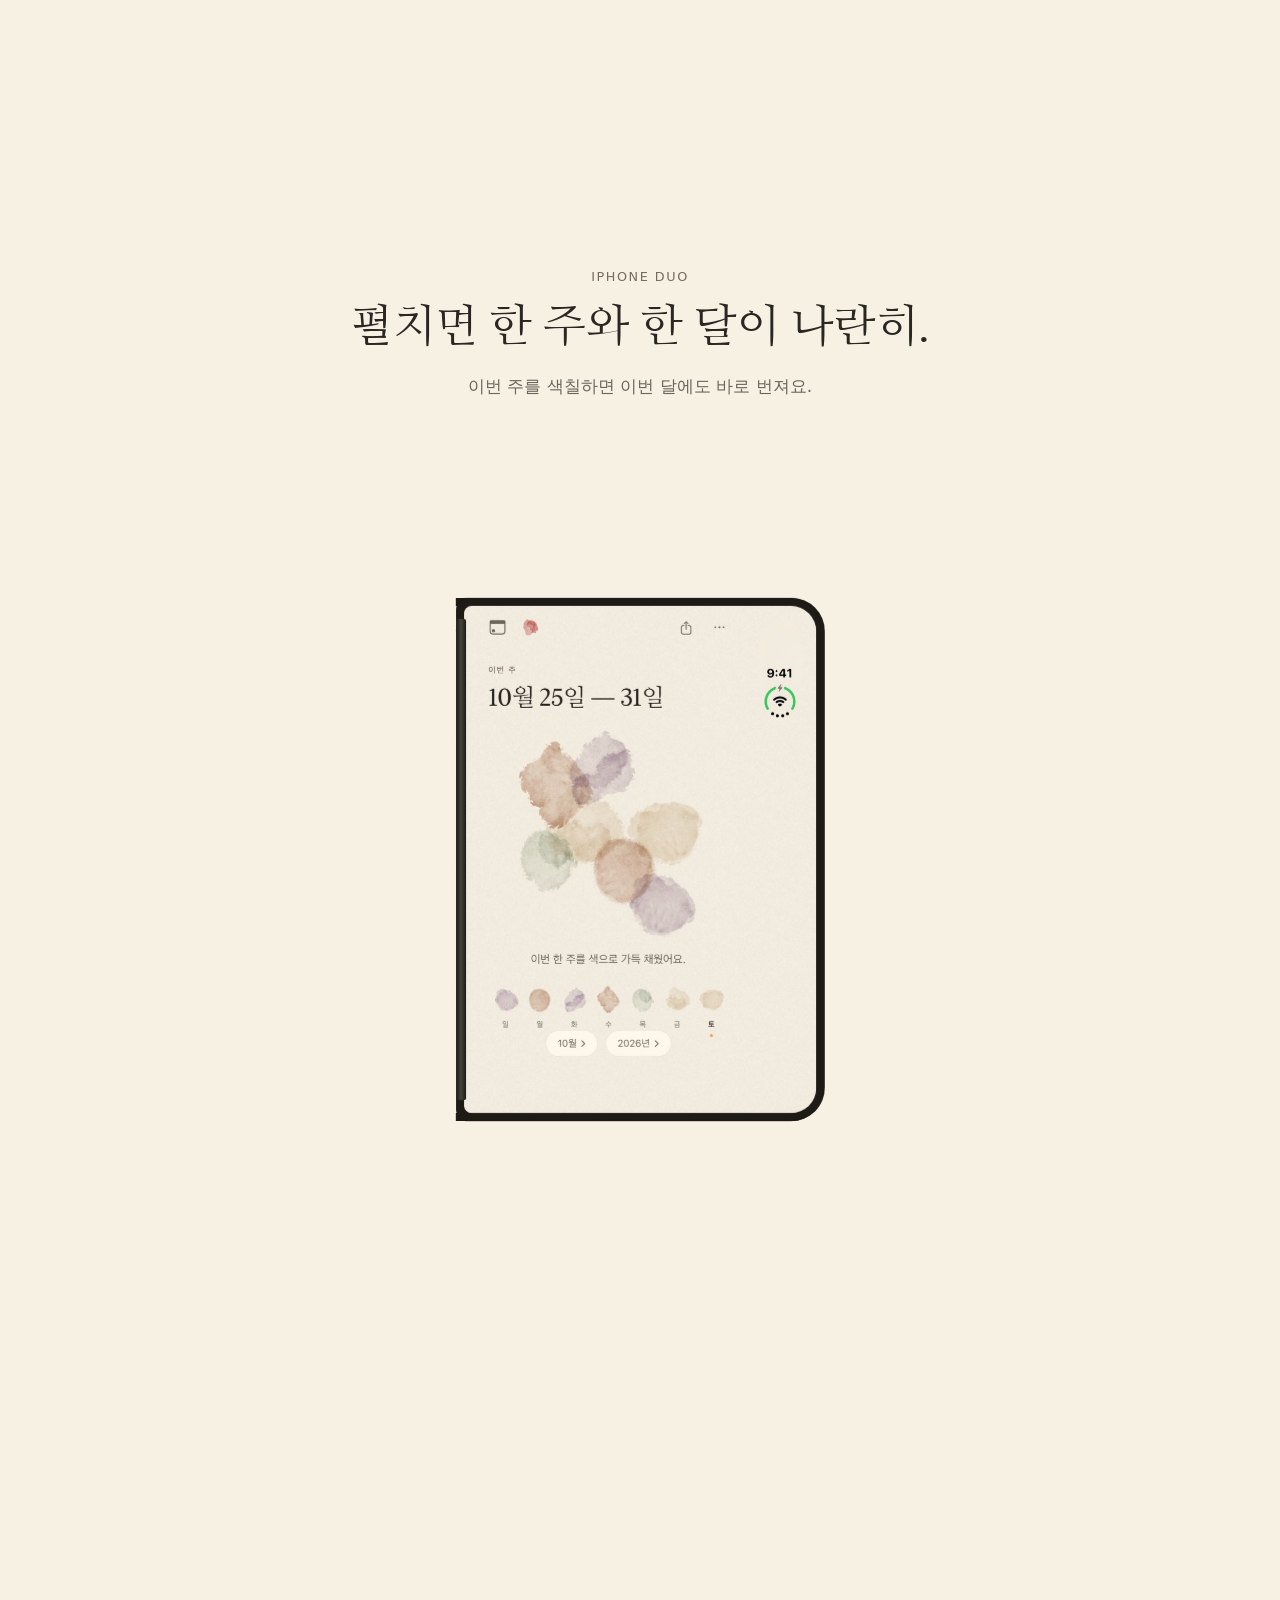
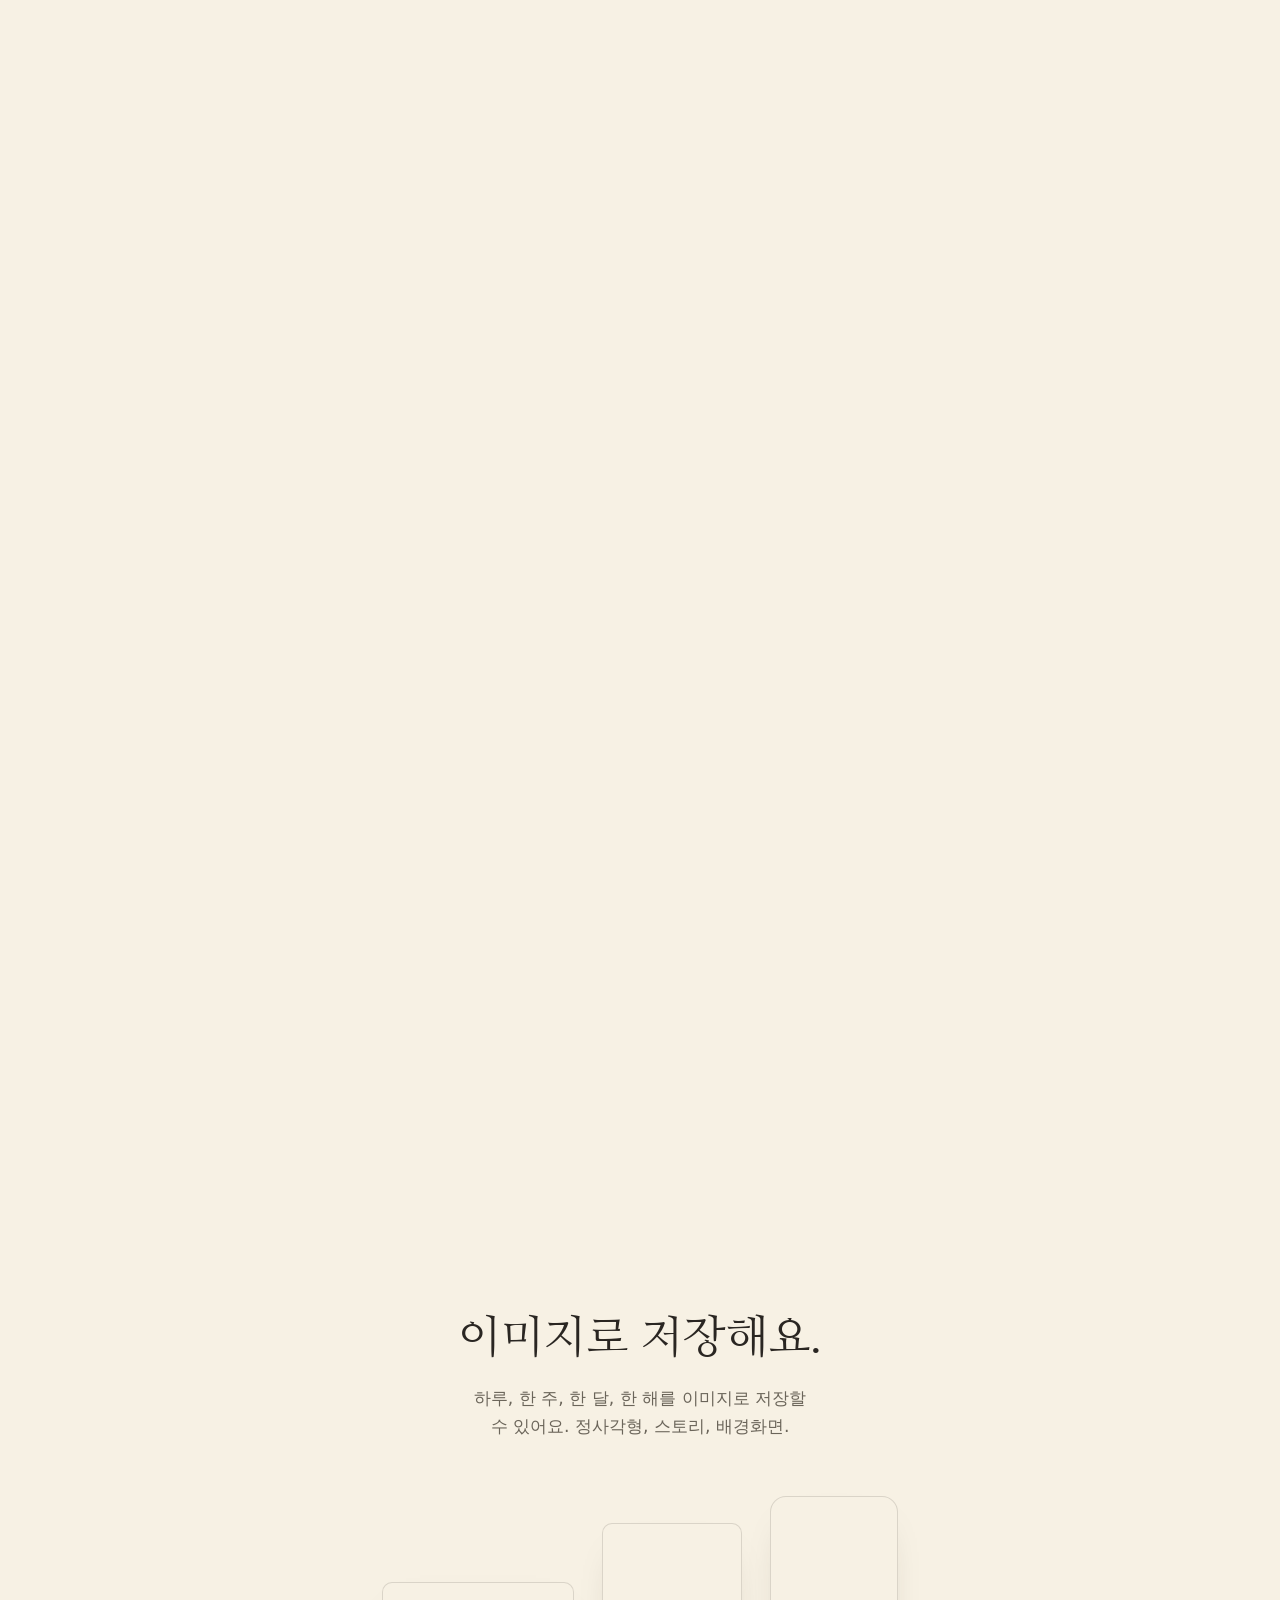
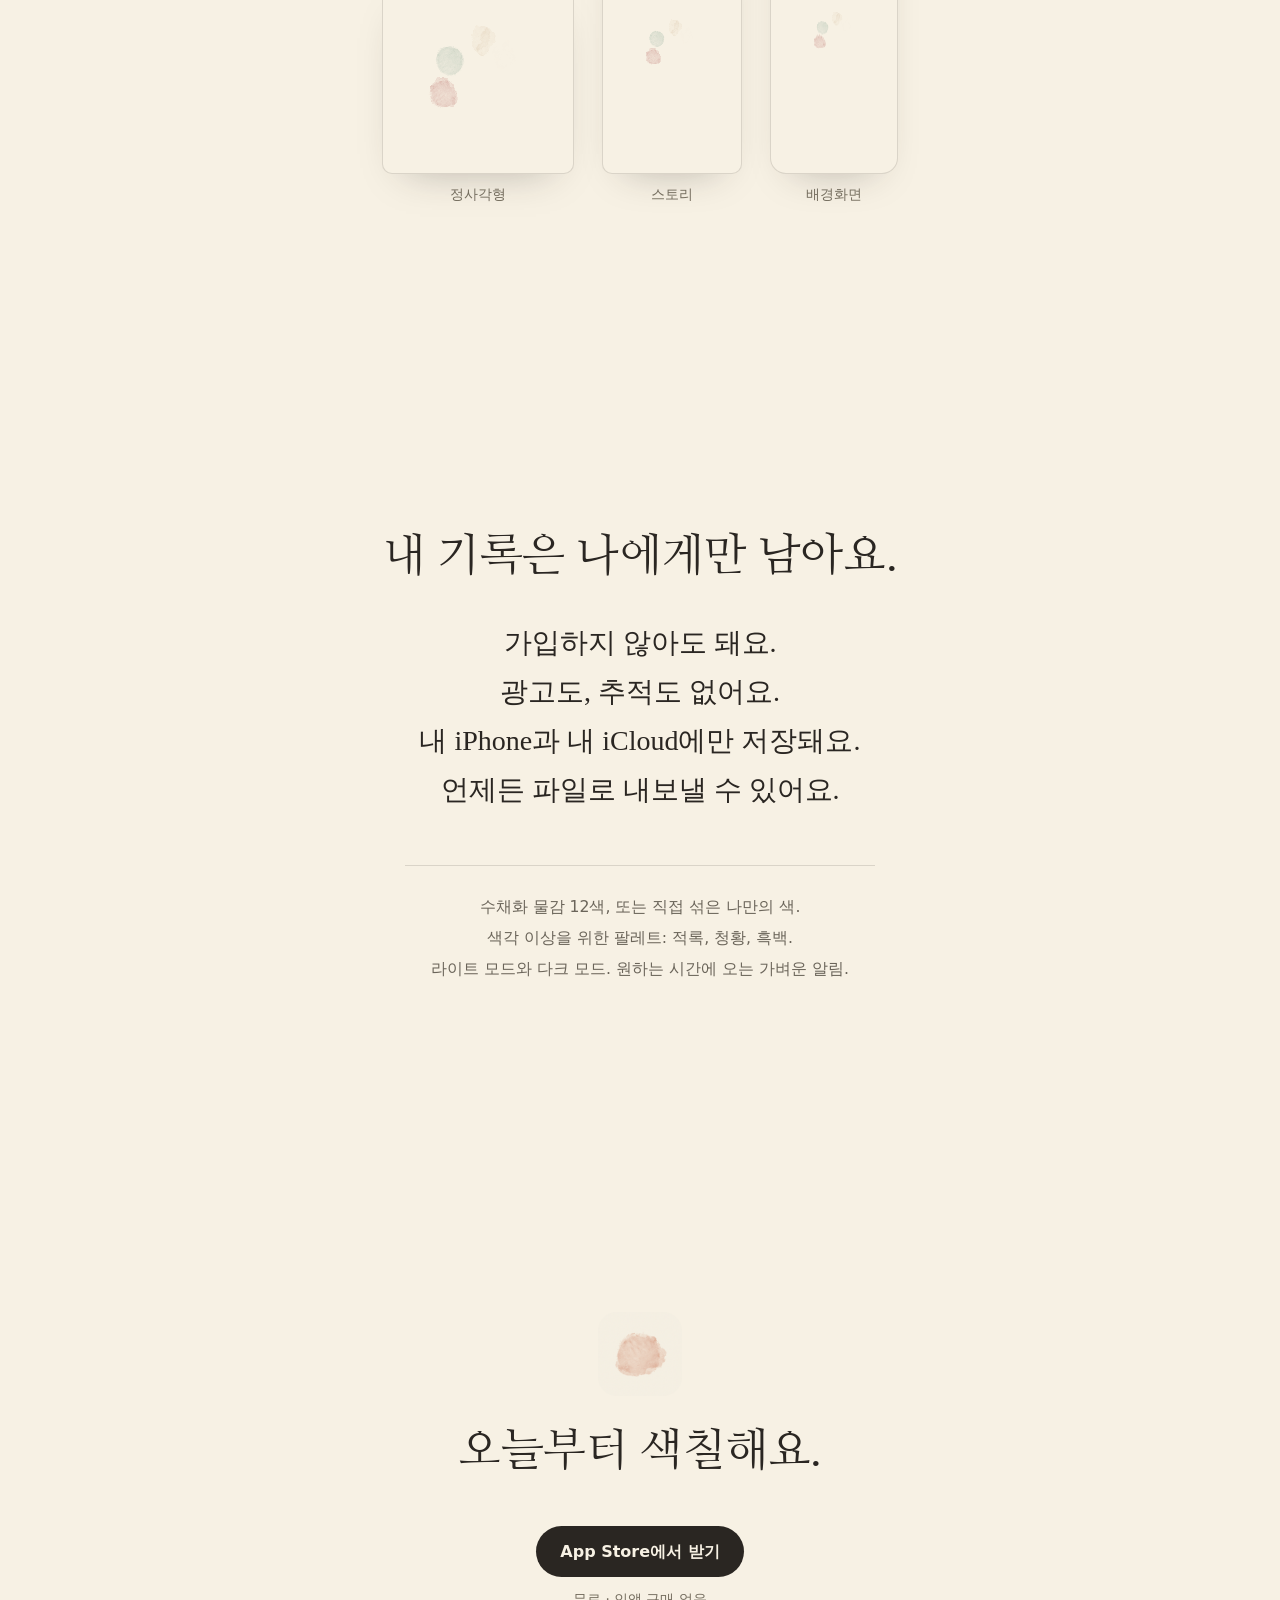
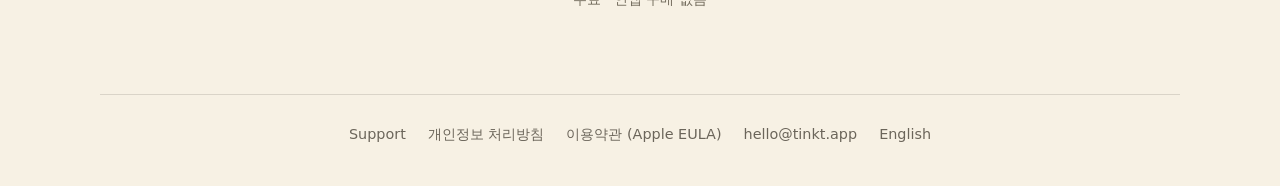
==== commit 9da7eab7: "출시 후 사전 주문 문구 제거 (tinkt-ios 7f0bdb9)" ====
--- a/ko.html
+++ b/ko.html
@@ -16,7 +16,7 @@
 <link rel="icon" href="/apple-touch-icon.png">
 <link rel="apple-touch-icon" href="/apple-touch-icon.png">
 <link rel="alternate" hreflang="en" href="https://tinkt.app/">
-<link rel="stylesheet" href="/style.css?v=9">
+<link rel="stylesheet" href="/style.css?v=10">
 </head>
 <body class="home">
 
@@ -33,7 +33,6 @@
     <h1>말 대신 색으로<br>남기는 하루</h1>
     <p class="lede">오늘에 어울리는 색을 하나 골라 색칠해요. 하루하루가 쌓여 한 주, 한 달, 한 해의 그림이 돼요.</p>
     <a class="get" href="https://apps.apple.com/app/id6827853516">App Store에서 받기</a>
-    <p class="preorder">지금 사전 주문 · 11월 26일 출시</p>
     <p class="fine">iPhone 무료 · iOS 26 이상</p>
     <div class="phone">
       <video muted loop playsinline preload="metadata" poster="/assets/tinkt-loop-ko.jpg" aria-label="iPhone 속 팅큿: 수채화로 색칠한 한 주, 한 달, 한 해">
@@ -109,7 +108,6 @@
     <img class="reveal" src="/assets/icon.png" alt="">
     <h2 class="reveal" style="margin-top:20px">오늘부터 색칠해요.</h2>
     <a class="get" href="https://apps.apple.com/app/id6827853516">App Store에서 받기</a>
-    <p class="preorder">지금 사전 주문 · 11월 26일 출시</p>
     <p class="fine">무료 · 인앱 구매 없음</p>
   </section>
 </main>
@@ -122,6 +120,6 @@
   <a href="/" lang="en">English</a>
 </footer>
 
-<script src="/paint.js?v=10" defer></script>
+<script src="/paint.js?v=11" defer></script>
 </body>
 </html>
--- a/style.css
+++ b/style.css
@@ -210,5 +210,3 @@
 .duo-try .spine { position: absolute; left: 0; top: 4%; bottom: 4%; width: calc(var(--bz) * 1.2); border-radius: 2px;
   background: linear-gradient(90deg, var(--bezel), color-mix(in srgb, var(--bezel), #fff 18%), var(--bezel)); }
 .duo-try .shade { position: absolute; inset: 0; border-radius: inherit; background: #000; opacity: 0; pointer-events: none; }
-/* "Pre-order now · Out Nov 26" under the store buttons; paint.js removes it from release day. */
-.preorder { margin-top: 12px; font-size: 0.92rem; font-weight: 600; }
